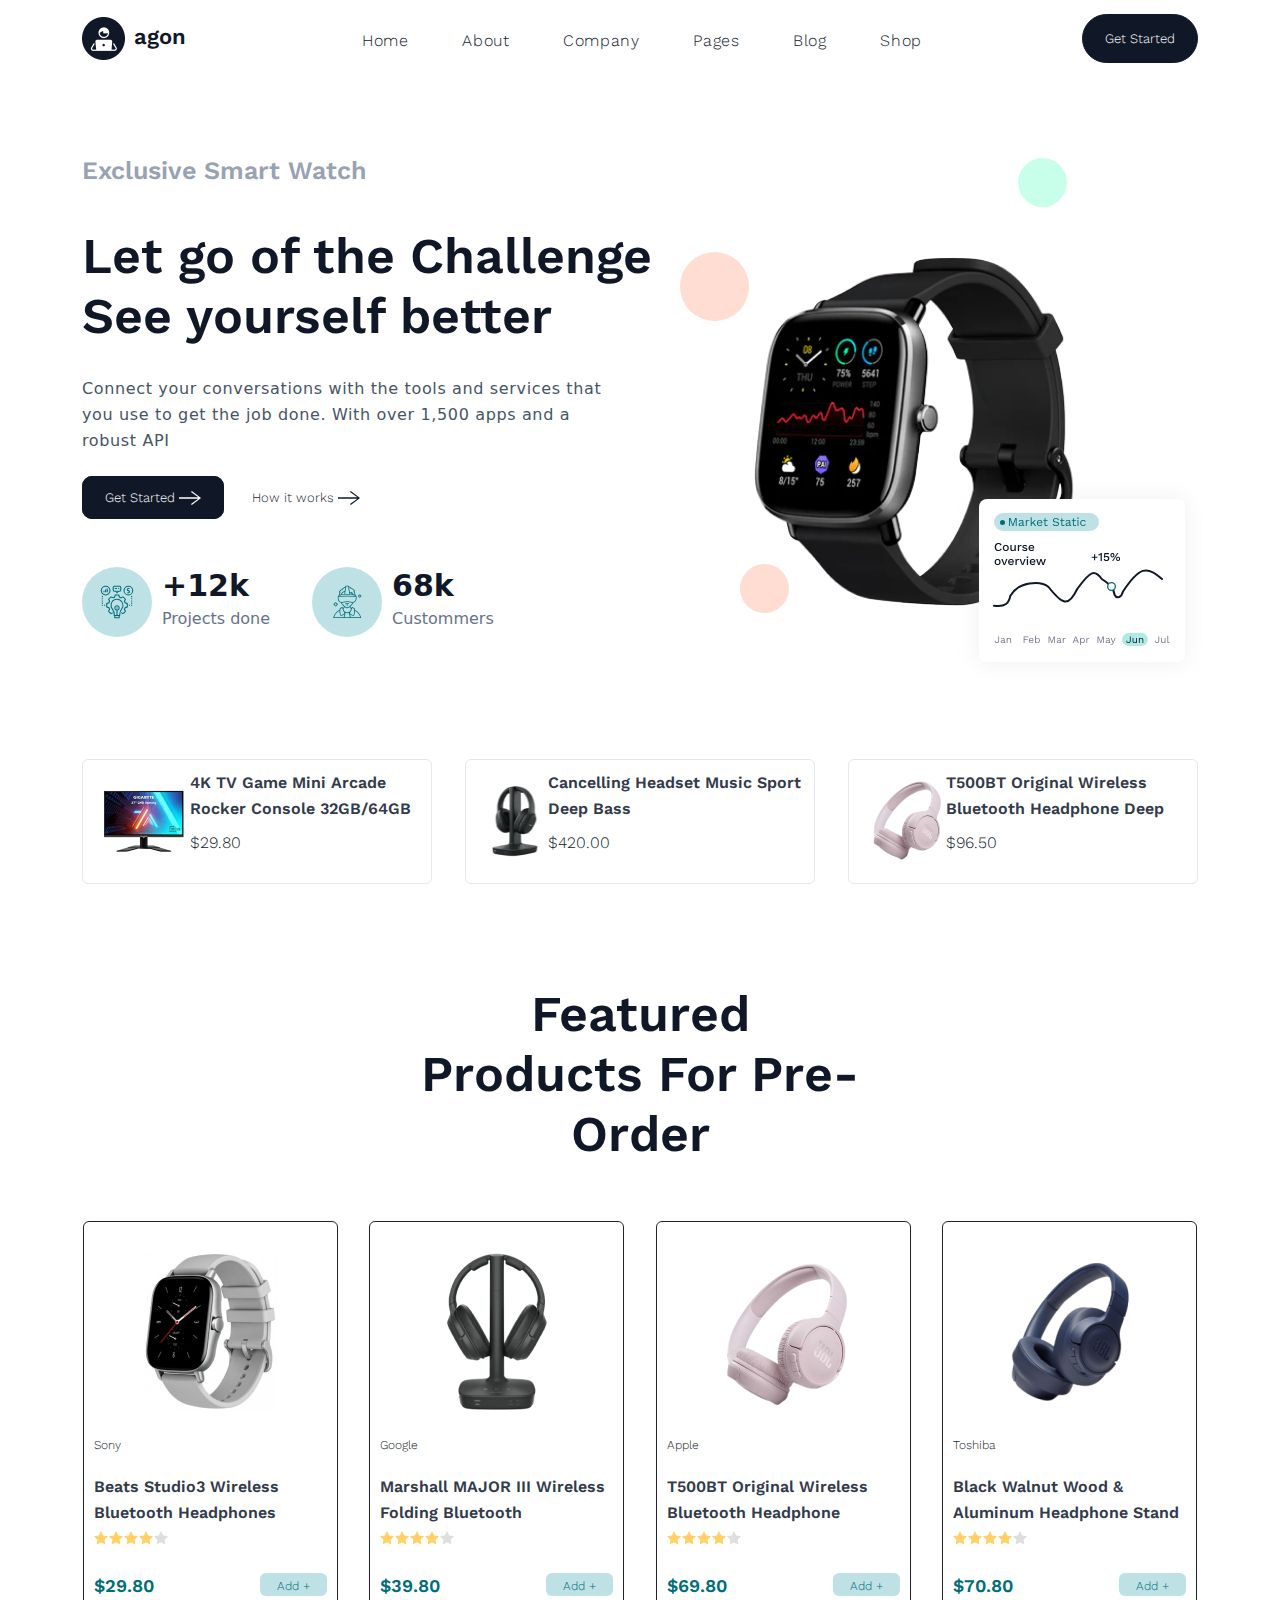
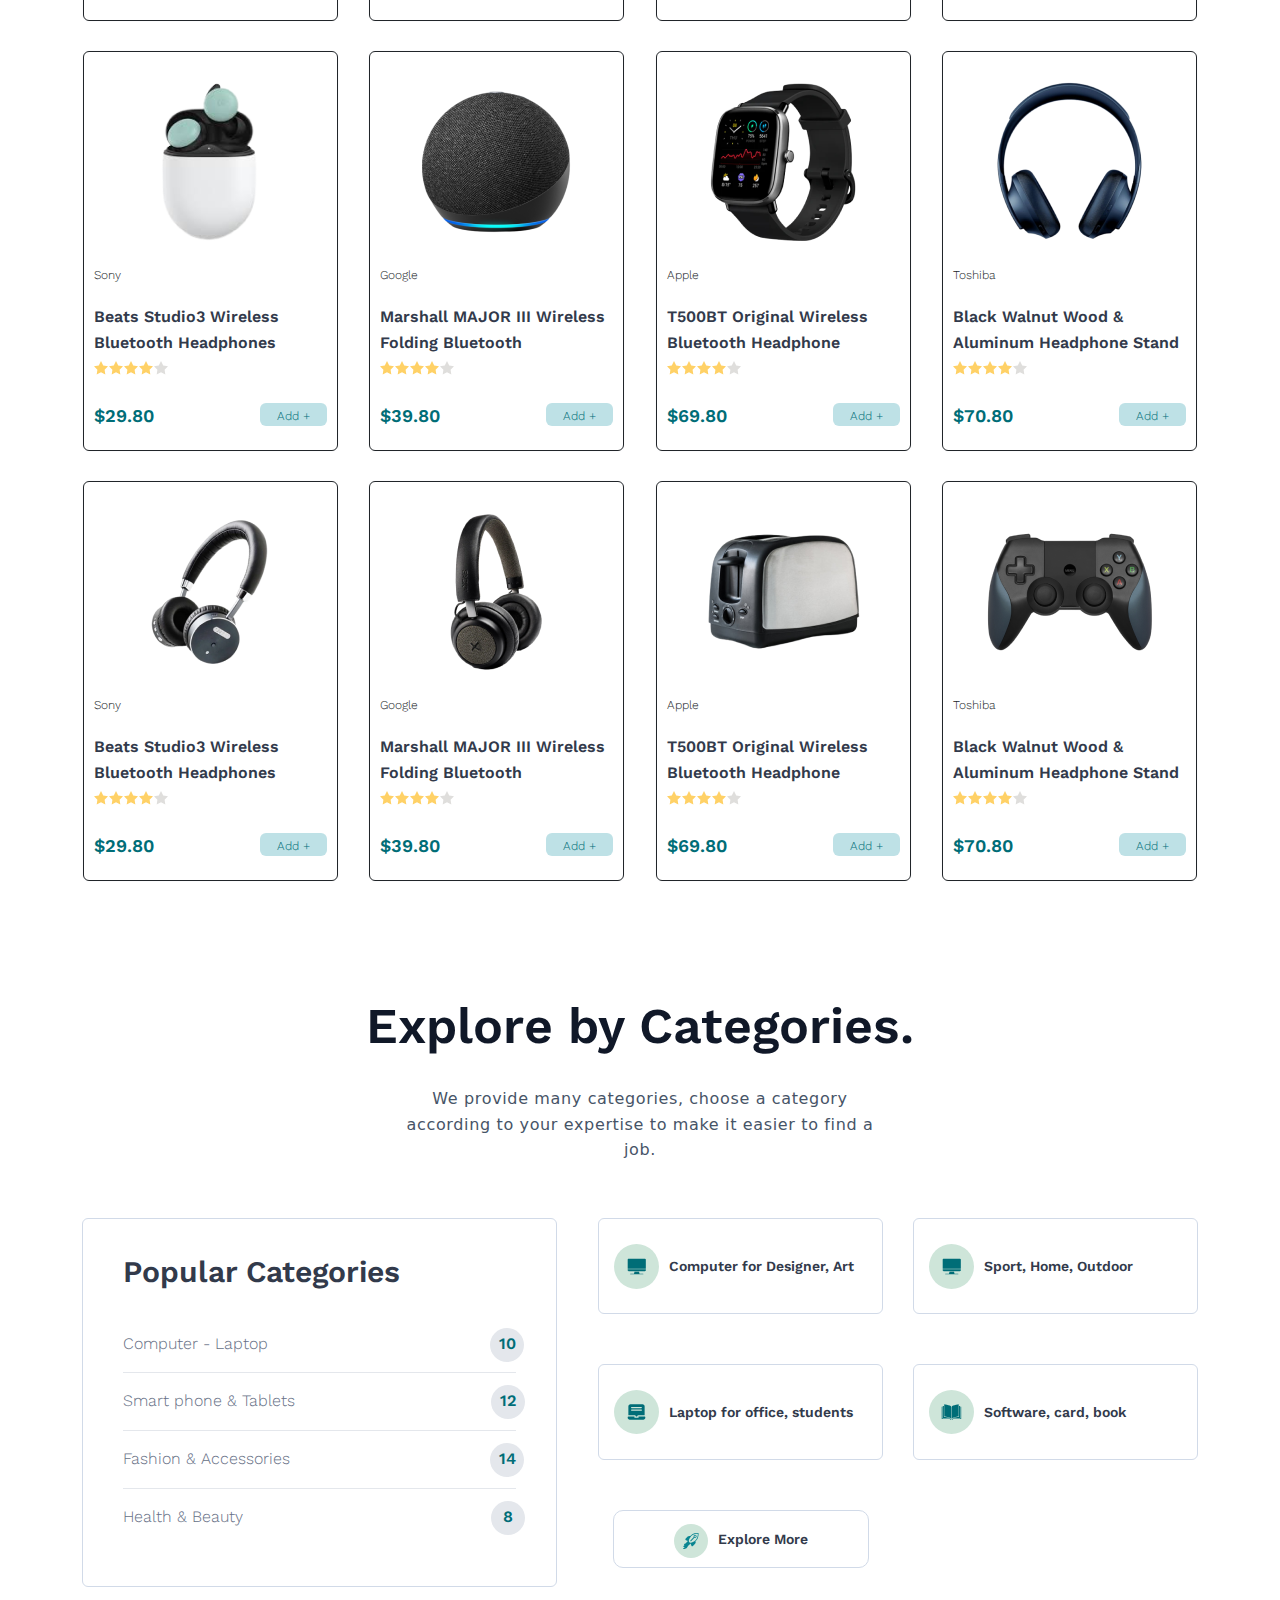
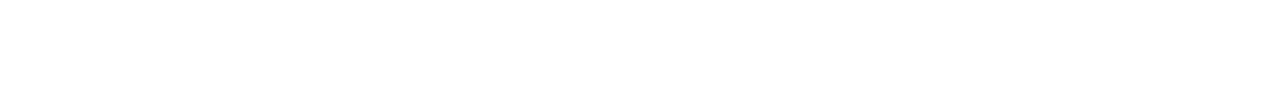
==== index.html @ c75adb8f "save_8" ====
<!DOCTYPE html>
<html lang="en">

<head>
    <meta charset="UTF-8">
    <meta name="viewport" content="width=device-width, initial-scale=1.0">
    <title>Shop</title>
    <link rel="stylesheet" href="styles/style.css">
    <link rel="stylesheet" href="styles/bootstrap.css">
</head>

<body>
    <div class="wrapper">
        <header class="header">
            <nav class="navbar">
                <div class="container">
                    <a href="#" class="logo navbar__logo"><img src="images/logo.png" alt=""><span>agon</span></a>
                    <ul class="list navbar__list navbar__list--add-space-between">
                        <li class="navbar__item"><a href="#" class="navbar__link">Home</a></li>
                        <li class="navbar__item"><a href="#" class="navbar__link">About</a></li>
                        <li class="navbar__item"><a href="#" class="navbar__link">Company</a></li>
                        <li class="navbar__item"><a href="#" class="navbar__link">Pages</a></li>
                        <li class="navbar__item"><a href="#" class="navbar__link">Blog</a></li>
                        <li class="navbar__item"><a href="#" class="navbar__link">Shop</a></li>
                    </ul>
                    <div class="dropdown navbar__menu-mobile">
                        <button class="btn btn-secondary dropdown-toggle navbar__menu-mobile-button" type="button"
                            data-bs-toggle="dropdown" aria-expanded="false">
                            Menu
                        </button>
                        <ul class="dropdown-menu">
                            <li><a class="dropdown-item navbar__link" href="#">Home</a></li>
                            <li><a class="dropdown-item navbar__link" href="#">About</a></li>
                            <li><a class="dropdown-item navbar__link" href="#">Company</a></li>
                            <li><a class="dropdown-item navbar__link" href="#">Pages</a></li>
                            <li><a class="dropdown-item navbar__link" href="#">Blog</a></li>
                            <li><a class="dropdown-item navbar__link" href="#">Shop</a></li>
                        </ul>
                    </div>
                    <!-- rounding - this is when the rounding increases; for example button border-radius: 10px; go to border-radius: 30px;-->
                    <button class="button navbar__button navbar__button--rounding" type="button">Get Started</button>
                </div>
            </nav>
            <div class="container">
                <div class="header__content">
                    <div class="header__content-left">
                        <p class="top-text header__top-text header__top-text--increase-size">Exclusive Smart Watch</p>
                        <h1 class="title header__title header__title--left">Let go of the Challenge See yourself better
                        </h1>
                        <!-- left - the object appears on the left side -->
                        <p class="desc header__title-desc">Connect your conversations with the tools and services that
                            you use to get the job done. With over 1,500 apps and a robust API</p>
                        <ul class="list header__list header__list--add-space-between">
                            <li><a href="#" class="button header__button">Get Started <img src="vectors/arrow-white.svg"
                                        alt=""></a></li>
                            <!-- light - the background of the object becomes white and its text black and the border may disappear -->
                            <li><a href="#" class="button header__button header__button--light">How it works <img
                                        src="vectors/arrow-black.svg" alt=""></a></li>
                        </ul>
                        <div class="header__stats d-flex">
                            <div class="header__stats-project d-flex">
                                <img src="vectors/something.svg" alt="">
                                <div class="header__project-info">
                                    <h2 class="header__project-info-num">+12k</h2>
                                    <p class="header__project-info-desc">Projects done</p>
                                </div>
                            </div>
                            <div class="header__stats-project-worker d-flex">
                                <img src="vectors/worker.svg" alt="">
                                <div class="header__project-info">
                                    <h2 class="header__project-info-num">68k</h2>
                                    <p class="header__project-info-desc">Custommers</p>
                                </div>
                            </div>
                        </div>
                    </div>
                    <div class="header__content-right">
                        <span class="header__right-circle1"></span>
                        <span class="header__right-circle2"></span>
                        <span class="header__right-circle3"></span>
                        <img src="images/title-watch.png" alt="" class="header__right-watch">
                        <img src="vectors/stats.svg" alt="" class="header__right-stats">
                    </div>
                </div>
            </div>
        </header>
        <main class="main">
            <div class="container">
                <div class="special-menu d-flex">
                    <div class="special__box d-flex">
                        <img src="images/tv.png" alt="" class="special__pic special__pic1">
                        <div class="special__info">
                            <h2 class="special__title">4K TV Game Mini Arcade Rocker Console 32GB/64GB</h2>
                            <p class="special__price">$29.80</p>
                        </div>
                    </div>
                    <div class="special__box d-flex">
                        <img src="images/headphone1.png" alt="" class="special__pic special__pic2">
                        <div class="special__info">
                            <h2 class="special__title">Cancelling Headset Music Sport Deep Bass</h2>
                            <p class="special__price">$420.00</p>
                        </div>
                    </div>
                    <div class="special__box d-flex special__box-mobile">
                        <img src="images/headphones2.png" alt="" class="special__pic special__pic3">
                        <div class="special__info">
                            <h2 class="special__title">T500BT Original Wireless Bluetooth Headphone Deep </h2>
                            <p class="special__price">$96.50</p>
                        </div>
                    </div>
                </div>
            </div>
            <h2 class="title title--custom-setting-1">Featured Products For Pre-Order</h2>
            <div class="container">
            <div class="menu d-grid">
                <div class="menu__content">
                    <div class="menu__content-img">
                        <img src="images/product1.png" alt="" class="menu__content-pic">
                    </div>
                    <div class="menu__content-info">
                        <p class="top-text menu__content-company">Sony</p>
                        <h2 class="title menu__content-title menu__content-title--redesign">Beats Studio3 Wireless Bluetooth Headphones</h2>
                        <img src="vectors/stars.svg" alt="" class="menu__content-stars">
                        <div class="menu__price-and-button d-flex">
                            <p class="menu__content-price">$29.80</p>
                            <!-- redesign - changing several parameters at once -->
                            <!-- without-resizing - when @media is used to make an object smaller and this is not needed or any other changes -->
                            <button class="button menu__content--redesign menu__content--without-changes" type="button">Add +</button>
                        </div>
                    </div>
                </div>
                <div class="menu__content">
                    <div class="menu__content-img">
                        <img src="images/product2.png" alt="" class="menu__content-pic">
                    </div>
                    <div class="menu__content-info">
                        <p class="top-text menu__content-company">Google</p>
                        <h2 class="title menu__content-title menu__content-title--redesign">Marshall MAJOR III Wireless Folding Bluetooth</h2>
                        <img src="vectors/stars.svg" alt="" class="menu__content-stars">
                        <div class="menu__price-and-button d-flex">
                            <p class="menu__content-price">$39.80</p>
                            <!-- redesign - changing several parameters at once -->
                            <!-- without-resizing - when @media is used to make an object smaller and this is not needed or any other changes -->
                            <button class="button menu__content--redesign menu__content--without-changes" type="button">Add +</button>
                        </div>
                    </div>
                </div>
                <div class="menu__content">
                    <div class="menu__content-img">
                        <img src="images/product3.png" alt="" class="menu__content-pic">
                    </div>
                    <div class="menu__content-info">
                        <p class="top-text menu__content-company">Apple</p>
                        <h2 class="title menu__content-title menu__content-title--redesign">T500BT Original Wireless Bluetooth Headphone</h2>
                        <img src="vectors/stars.svg" alt="" class="menu__content-stars">
                        <div class="menu__price-and-button d-flex">
                            <p class="menu__content-price">$69.80</p>
                            <!-- redesign - changing several parameters at once -->
                            <!-- without-resizing - when @media is used to make an object smaller and this is not needed or any other changes -->
                            <button class="button menu__content--redesign menu__content--without-changes" type="button">Add +</button>
                        </div>
                    </div>
                </div>
                <div class="menu__content">
                    <div class="menu__content-img">
                        <img src="images/product4.png" alt="" class="menu__content-pic">
                    </div>
                    <div class="menu__content-info">
                        <p class="top-text menu__content-company">Toshiba</p>
                        <h2 class="title menu__content-title menu__content-title--redesign">Black Walnut Wood & Aluminum Headphone Stand</h2>
                        <img src="vectors/stars.svg" alt="" class="menu__content-stars">
                        <div class="menu__price-and-button d-flex">
                            <p class="menu__content-price">$70.80</p>
                            <!-- redesign - changing several parameters at once -->
                            <!-- without-resizing - when @media is used to make an object smaller and this is not needed or any other changes -->
                            <button class="button menu__content--redesign menu__content--without-changes" type="button">Add +</button>
                        </div>
                    </div>
                </div>
                <div class="menu__content">
                    <div class="menu__content-img">
                        <img src="images/product5.png" alt="" class="menu__content-pic">
                    </div>
                    <div class="menu__content-info">
                        <p class="top-text menu__content-company">Sony</p>
                        <h2 class="title menu__content-title menu__content-title--redesign">Beats Studio3 Wireless Bluetooth Headphones</h2>
                        <img src="vectors/stars.svg" alt="" class="menu__content-stars">
                        <div class="menu__price-and-button d-flex">
                            <p class="menu__content-price">$29.80</p>
                            <!-- redesign - changing several parameters at once -->
                            <!-- without-resizing - when @media is used to make an object smaller and this is not needed or any other changes -->
                            <button class="button menu__content--redesign menu__content--without-changes" type="button">Add +</button>
                        </div>
                    </div>
                </div>
                <div class="menu__content">
                    <div class="menu__content-img">
                        <img src="images/product6.png" alt="" class="menu__content-pic">
                    </div>
                    <div class="menu__content-info">
                        <p class="top-text menu__content-company">Google</p>
                        <h2 class="title menu__content-title menu__content-title--redesign">Marshall MAJOR III Wireless Folding Bluetooth</h2>
                        <img src="vectors/stars.svg" alt="" class="menu__content-stars">
                        <div class="menu__price-and-button d-flex">
                            <p class="menu__content-price">$39.80</p>
                            <!-- redesign - changing several parameters at once -->
                            <!-- without-resizing - when @media is used to make an object smaller and this is not needed or any other changes -->
                            <button class="button menu__content--redesign menu__content--without-changes" type="button">Add +</button>
                        </div>
                    </div>
                </div>
                <div class="menu__content">
                    <div class="menu__content-img">
                        <img src="images/product7.png" alt="" class="menu__content-pic">
                    </div>
                    <div class="menu__content-info">
                        <p class="top-text menu__content-company">Apple</p>
                        <h2 class="title menu__content-title menu__content-title--redesign">T500BT Original Wireless Bluetooth Headphone</h2>
                        <img src="vectors/stars.svg" alt="" class="menu__content-stars">
                        <div class="menu__price-and-button d-flex">
                            <p class="menu__content-price">$69.80</p>
                            <!-- redesign - changing several parameters at once -->
                            <!-- without-resizing - when @media is used to make an object smaller and this is not needed or any other changes -->
                            <button class="button menu__content--redesign menu__content--without-changes" type="button">Add +</button>
                        </div>
                    </div>
                </div>
                <div class="menu__content">
                    <div class="menu__content-img">
                        <img src="images/product8.png" alt="" class="menu__content-pic">
                    </div>
                    <div class="menu__content-info">
                        <p class="top-text menu__content-company">Toshiba</p>
                        <h2 class="title menu__content-title menu__content-title--redesign">Black Walnut Wood & Aluminum Headphone Stand</h2>
                        <img src="vectors/stars.svg" alt="" class="menu__content-stars">
                        <div class="menu__price-and-button d-flex">
                            <p class="menu__content-price">$70.80</p>
                            <!-- redesign - changing several parameters at once -->
                            <!-- without-resizing - when @media is used to make an object smaller and this is not needed or any other changes -->
                            <button class="button menu__content--redesign menu__content--without-changes" type="button">Add +</button>
                        </div>
                    </div>
                </div>
                <div class="menu__content">
                    <div class="menu__content-img">
                        <img src="images/product9.png" alt="" class="menu__content-pic">
                    </div>
                    <div class="menu__content-info">
                        <p class="top-text menu__content-company">Sony</p>
                        <h2 class="title menu__content-title menu__content-title--redesign">Beats Studio3 Wireless Bluetooth Headphones</h2>
                        <img src="vectors/stars.svg" alt="" class="menu__content-stars">
                        <div class="menu__price-and-button d-flex">
                            <p class="menu__content-price">$29.80</p>
                            <!-- redesign - changing several parameters at once -->
                            <!-- without-resizing - when @media is used to make an object smaller and this is not needed or any other changes -->
                            <button class="button menu__content--redesign menu__content--without-changes" type="button">Add +</button>
                        </div>
                    </div>
                </div>
                <div class="menu__content">
                    <div class="menu__content-img">
                        <img src="images/product10.png" alt="" class="menu__content-pic">
                    </div>
                    <div class="menu__content-info">
                        <p class="top-text menu__content-company">Google</p>
                        <h2 class="title menu__content-title menu__content-title--redesign">Marshall MAJOR III Wireless Folding Bluetooth</h2>
                        <img src="vectors/stars.svg" alt="" class="menu__content-stars">
                        <div class="menu__price-and-button d-flex">
                            <p class="menu__content-price">$39.80</p>
                            <!-- redesign - changing several parameters at once -->
                            <!-- without-resizing - when @media is used to make an object smaller and this is not needed or any other changes -->
                            <button class="button menu__content--redesign menu__content--without-changes" type="button">Add +</button>
                        </div>
                    </div>
                </div>
                <div class="menu__content">
                    <div class="menu__content-img">
                        <img src="images/product11.png" alt="" class="menu__content-pic">
                    </div>
                    <div class="menu__content-info">
                        <p class="top-text menu__content-company">Apple</p>
                        <h2 class="title menu__content-title menu__content-title--redesign">T500BT Original Wireless Bluetooth Headphone</h2>
                        <img src="vectors/stars.svg" alt="" class="menu__content-stars">
                        <div class="menu__price-and-button d-flex">
                            <p class="menu__content-price">$69.80</p>
                            <!-- redesign - changing several parameters at once -->
                            <!-- without-resizing - when @media is used to make an object smaller and this is not needed or any other changes -->
                            <button class="button menu__content--redesign menu__content--without-changes" type="button">Add +</button>
                        </div>
                    </div>
                </div>
                <div class="menu__content">
                    <div class="menu__content-img">
                        <img src="images/product12.png" alt="" class="menu__content-pic">
                    </div>
                    <div class="menu__content-info">
                        <p class="top-text menu__content-company">Toshiba</p>
                        <h2 class="title menu__content-title menu__content-title--redesign">Black Walnut Wood & Aluminum Headphone Stand</h2>
                        <img src="vectors/stars.svg" alt="" class="menu__content-stars">
                        <div class="menu__price-and-button d-flex">
                            <p class="menu__content-price">$70.80</p>
                            <!-- redesign - changing several parameters at once -->
                            <!-- without-resizing - when @media is used to make an object smaller and this is not needed or any other changes -->
                            <button class="button menu__content--redesign menu__content--without-changes" type="button">Add +</button>
                        </div>
                    </div>
                </div>
            </div>
        </div>
        <h2 class="title title--custom-setting-2">Explore by Categories.</h2>
        <p class="desc desc--custom-setting-1">We provide many categories, choose a category according to your expertise to make it easier to find a job.</p>
        <div class="container">
            <div class="categories d-flex">
                <div class="categories__content-left">
                    <h2 class="categories__left-title">Popular Categories</h2>
                    <div class="categories__left-box d-flex">
                        <p class="categories__stats">Computer - Laptop</p>
                        <p class="categories__stats-num"><span class="categories__stats-num-circle"></span><span class="categories__stats-num-text">10</span></p>
                    </div>
                    <div class="categories__left-box d-flex">
                        <p class="categories__stats">Smart phone & Tablets</p>
                        <p class="categories__stats-num"><span class="categories__stats-num-circle"></span><span class="categories__stats-num-text">12</span></p>
                    </div>
                    <div class="categories__left-box d-flex">
                        <p class="categories__stats">Fashion & Accessories</p>
                        <p class="categories__stats-num"><span class="categories__stats-num-circle"></span><span class="categories__stats-num-text">14</span></p>
                    </div>
                    <!-- remover - removes one or more css properties -->
                    <div class="categories__left-box d-flex categories__left-box--remover">
                        <p class="categories__stats">Health & Beauty</p>
                        <p class="categories__stats-num"><span class="categories__stats-num-circle categories__num-circle-i-hate-last-child"></span><span class="categories__stats-num-text categories__stats-num-text-i-hate-last-child">8</span></p>
                    </div>
                </div>
                <div class="categories__content-right">
                    <div class="categories__right-box d-flex">
                        <img src="vectors/monitor.svg" alt="" class="categories__right-logo">
                        <p class="catgeories__right-text">Computer for Designer, Art</p>
                    </div>
                    <div class="categories__right-box d-flex">
                        <img src="vectors/monitor.svg" alt="" class="categories__right-logo">
                        <p class="catgeories__right-text">Sport, Home, Outdoor</p>
                    </div>
                    <div class="categories__right-box d-flex">
                        <img src="vectors/laptop.svg" alt="" class="categories__right-logo">
                        <p class="catgeories__right-text">Laptop for office, students</p>
                    </div>
                    <div class="categories__right-box d-flex">
                        <img src="vectors/book.svg" alt="" class="categories__right-logo">
                        <p class="catgeories__right-text">Software, card, book</p>
                    </div>
                    <button class="button categories__right-button categories__right-button--redesign"><img src="vectors/rocket.svg" alt=""><span>Explore More</span></button>
                </div>
            </div>
        </div>
        </main>
    </div>
    <script src="scripts/bootstrap.js"></script>
</body>
</html>
---- styles/style.css ----
@import url(../fonts/fonts.css);

:root {
    --font-family: "WorkSans";
    --second-family: "Merriweather";
    --color-rich-greenish-blue: #006d77;
    --color-black: #101828;
    --color-white: #fff;
    --color-grey: #98a2b3;
    --color-grey-desc: #475467;
    --color-apricot: #FFDDD2;
    --color-text: #323a4b;
    --color-border: #d1dae8;
    --color-Very-very-pale-blue: #E4E7EC;
}

* {
    margin: 0;
    padding: 0;
    box-sizing: border-box;
    /* border: 3px solid green; */
}

ul {
    list-style: none;
}

/* header */

.button {
    font-family: var(--font-family);
    font-weight: 500;
    font-size: 13px;
    line-height: 162%;
    text-align: center;
    color: var(--color-white);
    padding: 13px 22px;
    border-radius: 10px;
    background-color: var(--color-black);
    border: 1px solid var(--color-black);
    text-decoration: none;
}

.navbar__button--rounding {
    border-radius: 47px;
}

.list {
    display: flex;
    align-items: center;
}

.navbar__list {
    width: 45vw;
    transition: 300ms;
    margin-top: 20px;
    padding-left: 1rem;
}

.navbar__menu-mobile {
    display: none;
}

.navbar__link {
    text-decoration: none;
    font-family: var(--font-family);
    font-weight: 500;
    font-size: 16px;
    line-height: 162%;
    letter-spacing: 0.04em;
    color: var(--color-black);
}

.logo {
    font-family: var(--font-family);
    font-weight: 600;
    font-size: 22px;
    line-height: 118%;
    color: var(--color-black);
    text-decoration: none;
    transition: 300ms;
}

.logo span {
    margin-left: 9px;
}

.navbar__menu-mobile-button {
    background-color: var(--color-black) !important;
    font-family: var(--font-family) !important;
    font-weight: 500;
}

.header__list {
    width: 300px;
    padding-left: 0;
    font-family: var(--font-family);
    font-weight: 500;
    font-size: 16px;
    line-height: 162%;
    text-align: center;
}

.navbar__list--add-space-between,
.header__list--add-space-between {
    justify-content: space-between;
}

.header__button--light {
    border: none;
    color: var(--color-black);
    background-color: var(--color-white);
}

.top-text {
    font-family: var(--font-family);
    font-weight: 400;
    font-size: 12px;
    line-height: 217%;
}

.header__top-text--increase-size {
    font-weight: 600;
    font-size: 25px;
    line-height: 104%;
}

.header__top-text {
    color: var(--color-grey);
    margin-bottom: 42px;
}

.title {
    font-family: var(--font-family);
    font-weight: 600;
    font-size: 50px;
    line-height: 120%;
    text-align: center;
    color: var(--color-black);
    margin: auto;
}

.header__title--left {
    text-align: left;
}

.header__title {
    width: 571px;
}

.desc {
    font-weight: 400;
    font-size: 16px;
    line-height: 162%;
    letter-spacing: 0.04em;
    color: var(--color-grey-desc);
}

.header__title-desc {
    width: 521px;
    margin-top: 30px;
    margin-bottom: 30px;
}

.header__content {
    margin-top: 80px;
    display: flex;
}

.header__project-info-num {
    font-weight: 600;
    font-size: 30px;
    line-height: 87%;
    color: var(--color-black);
}

.header__project-info-desc {
    font-weight: 500;
    font-size: 16px;
    color: #66728b;
    margin-bottom: 0;
}

.header__project-info {
    display: flex;
    justify-content: center;
    flex-direction: column;
    margin-left: 10px;
}

.header__stats-project-worker {
    margin-left: 42px;
}

.header__stats {
    margin-top: 57px;
}

.header__content-right {
    width: 100%;
    position: relative;
}

.header__right-watch {
    position: absolute;
    right: 22%;
    bottom: 6%;
}

.header__right-stats {
    position: absolute;
    right: -1.7%;
    bottom: -10%;
}

.header__right-circle1,
.header__right-circle2,
.header__right-circle3 {
    position: absolute;
    display: grid;
    border-radius: 50%;
}

.header__right-circle1,
.header__right-circle3 {
    width: 49px;
    height: 49px;
}

.header__right-circle2 {
    width: 69px;
    height: 69px;
}

.header__right-circle1,
.header__right-circle2 {
    background-color: var(--color-apricot);
}

.header__right-circle3 {
    background-color: #beffe6d9;
    right: 24%;
}

.header__right-circle2 {
    bottom: 66%;
    left: 5%;
}

.header__right-circle1 {
    bottom: 5%;
    right: 75%;
}

.main {
    margin-top: 122px;
}

.special-menu {
    justify-content: space-between;
}

.special__box {
    align-items: center;
    border: 1px solid var(--color-Very-very-pale-blue);
    border-radius: 6px;
    width: 350px;
    height: 125px;
}

.special__pic1 {
    width: 84px;
    height: 63px;
    margin-left: 19px;
    margin-right: 4px;
}

.special__pic2 {
    width: 59px;
    height: 78px;
    margin-left: 19px;
    margin-right: 4px;
}

.special__pic3 {
    width: 74px;
    height: 86px;
    margin-left: 19px;
    margin-right: 4px;
}

.special__title {
    font-family: var(--font-family);
    font-weight: 600;
    font-size: 16px;
    line-height: 162%;
    color: var(--color-text);
}

.special__price {
    font-family: var(--font-family);
    font-weight: 300;
    font-size: 16px;
    line-height: 162%;
    color: var(--color-black);
}

.title--custom-setting-1 {
    margin-top: 100px;
    width: 455px;
    margin-bottom: 57px;
}

.menu {
    grid-template-columns: repeat(4, 1fr);
    grid-auto-rows: 400px;
    gap: 30px;
    justify-items: center;
}

.menu__content--redesign {
    padding: 0px 13px;
    font-family: var(--font-family);
    font-weight: 500;
    font-size: 12px;
    line-height: 217%;
    text-align: center;
    color: var(--color-rich-greenish-blue);
    background-color: #BEE1E6;
    border: none;
    border-radius: 6px;
    width: 67px;
    height: 23px;
}

.menu__price-and-button {
    justify-content: space-between;
    margin-top: 23px;
    margin-bottom: 29px;
}

.menu__content {
    width: 255px;
    border: 1px solid;
    border-radius: 6px;
    box-shadow: 0 0 1px 1px rgba(228, 231, 236, 0.15);
    padding: 10px;
}

.menu__content-price {
    font-family: var(--font-family);
    font-weight: 600;
    font-size: 18px;
    line-height: 144%;
    color: var(--color-rich-greenish-blue);
}

.menu__content-img {
    min-height: 200px;
    display: flex;
    justify-content: center;
    align-items: center;
    position: relative;
}

.menu__content-title--redesign {
    font-family: var(--font-family);
    font-weight: 600;
    font-size: 16px;
    line-height: 162%;
    color: var(--color-text);
    text-align: start;
}

.title--custom-setting-2 {
    margin-top: 115px;
    margin-bottom: 30px;
}

.desc--custom-setting-1 {
    text-align: center;
    width: 468px;
    margin: auto;
    margin-bottom: 55px;
}

.categories__content-left {
    border: 1px solid var(--color-border);
    border-radius: 6px;
    width: 475px;
    height: 369px;
    padding: 40px;
    display: flex;
    flex-direction: column;
    justify-content: space-between;
}

.categories__left-box {
    justify-content: space-between;
    border-bottom: 1px solid var(--color-Very-very-pale-blue);
}

.categories__left-box--remover {
    border: none;
}

.categories__stats-num {
    font-family: var(--font-family);
    font-weight: 600;
    font-size: 16px;
    line-height: 162%;
    text-align: center;
    color: #006d77;
    position: relative;
}

.categories__stats-num-circle::before {
    position: absolute;
    content: '';
    width: 34px;
    height: 34px;
    border-radius: 50%;
    background-color: var(--color-Very-very-pale-blue);
    left: -9px;
    top: -3px;
}

.categories__stats-num-text {
    position: relative;
}

.categories__stats-num-circle::before:last-child {
    left: -12px;
}

.categories__num-circle-i-hate-last-child::before {
    left: -12px;
}

.categories__stats-num-text-i-hate-last-child {
    padding-right: 3px;
}

.categories__left-title {
    font-family: var(--font-family);
    font-weight: 600;
    font-size: 30px;
    line-height: 87%;
    color: var(--color-text);
    margin-bottom: 30px;
}

.categories__stats {
    font-family: var(--font-family);
    font-weight: 400;
    font-size: 16px;
    line-height: 162%;
    color: #667085;
}

.categories {
    margin-bottom: 120px;
    justify-content: space-between;
}

.categories__right-box {
    border: 1px solid var(--color-border);
    border-radius: 6px;
    width: 285px;
    height: 96px;
    padding: 15px;
    align-items: center;
}

.categories__right-logo {
    height: 70%;
}

.catgeories__right-text {
    font-family: var(--font-family);
    font-weight: 600;
    font-size: 14px;
    line-height: 186%;
    color: var(--color-text);
    margin-top: 15px;
    margin-left: 10px;
}

.categories__content-right {
    display: grid;
    grid-template-columns: repeat(2, 1fr);
    justify-items: center;
    gap: 30px;
}

.categories__right-button {
    border: 1px solid var(--color-border);
    width: 256px;
    height: 58px;
    background-color: var(--color-white);
    font-family: var(--font-family);
    font-weight: 600;
    font-size: 14px;
    line-height: 186%;
    text-align: center;
    color: var(--color-text);
}

.categories__right-button span {
    margin-left: 10px;
}








@media (hover: hover) {
    .logo:hover {
        color: var(--color-rich-greenish-blue);
    }

    .navbar__link:hover {
        color: var(--color-rich-greenish-blue);
    }
}

@media (hover: none) {
    .logo:active {
        color: var(--color-rich-greenish-blue);
    }

    .navbar__link:active {
        color: var(--color-rich-greenish-blue);
    }
}

@media (max-width:1200px) {

    .header__right-circle1,
    .header__right-circle2,
    .header__right-circle3 {
        display: none;
    }

    .special__title {
        font-size: 14px;
    }

    .menu {
        grid-template-columns: repeat(3, 1fr);
    }
}

@media (max-width:992px) {
    .header__title {
        font-size: 35px;
        width: 400px;
    }

    .header__right-watch {
        width: 69%;
        bottom: 50%;
        right: 10%;
    }

    .header__right-stats {
        bottom: -6%;
    }

    .header__title-desc {
        width: 397px;
    }

    .special__title {
        font-size: 12px;
    }

    .menu {
        grid-template-columns: repeat(2, 1fr);
    }
}

@media (max-width:768px) {
    .button {
        padding: 8px 12px;
    }

    .menu__content--without-changes {
        padding: 0;
    }

    .navbar__list {
        display: none;
    }

    .navbar__menu-mobile {
        display: grid;
    }

    .header__right-stats {
        bottom: 4%;
        width: 160%;
        right: -22%;
    }

    .header__title-desc {
        font-size: 14px;
        width: 300px;
    }

    .header__right-watch {
        width: 100%;
        bottom: 44%;
        right: 30%;
    }

    .special-menu {
        flex-wrap: wrap;
    }

    .special__box {
        width: 250px;
    }

    .special__box-mobile {
        margin: 15px auto auto auto;
    }

    .special__title {
        font-style: 13px;
    }

    .menu {
        gap: 15px;
    }

    .title--custom-setting-1 {
        width: 330px;
        font-size: 30px;
    }
}

@media (max-width:576px) {

    .header__right-watch,
    .header__right-stats {
        display: none;
    }

    .special-menu {
        justify-content: space-around;
    }

    .menu {
        grid-template-columns: repeat(1, 1fr);
    }
}

@media (max-width:524px) {
    .special__box-mobile {
        margin: 0;
    }

    .special__box {
        margin-top: 10px;
    }
}
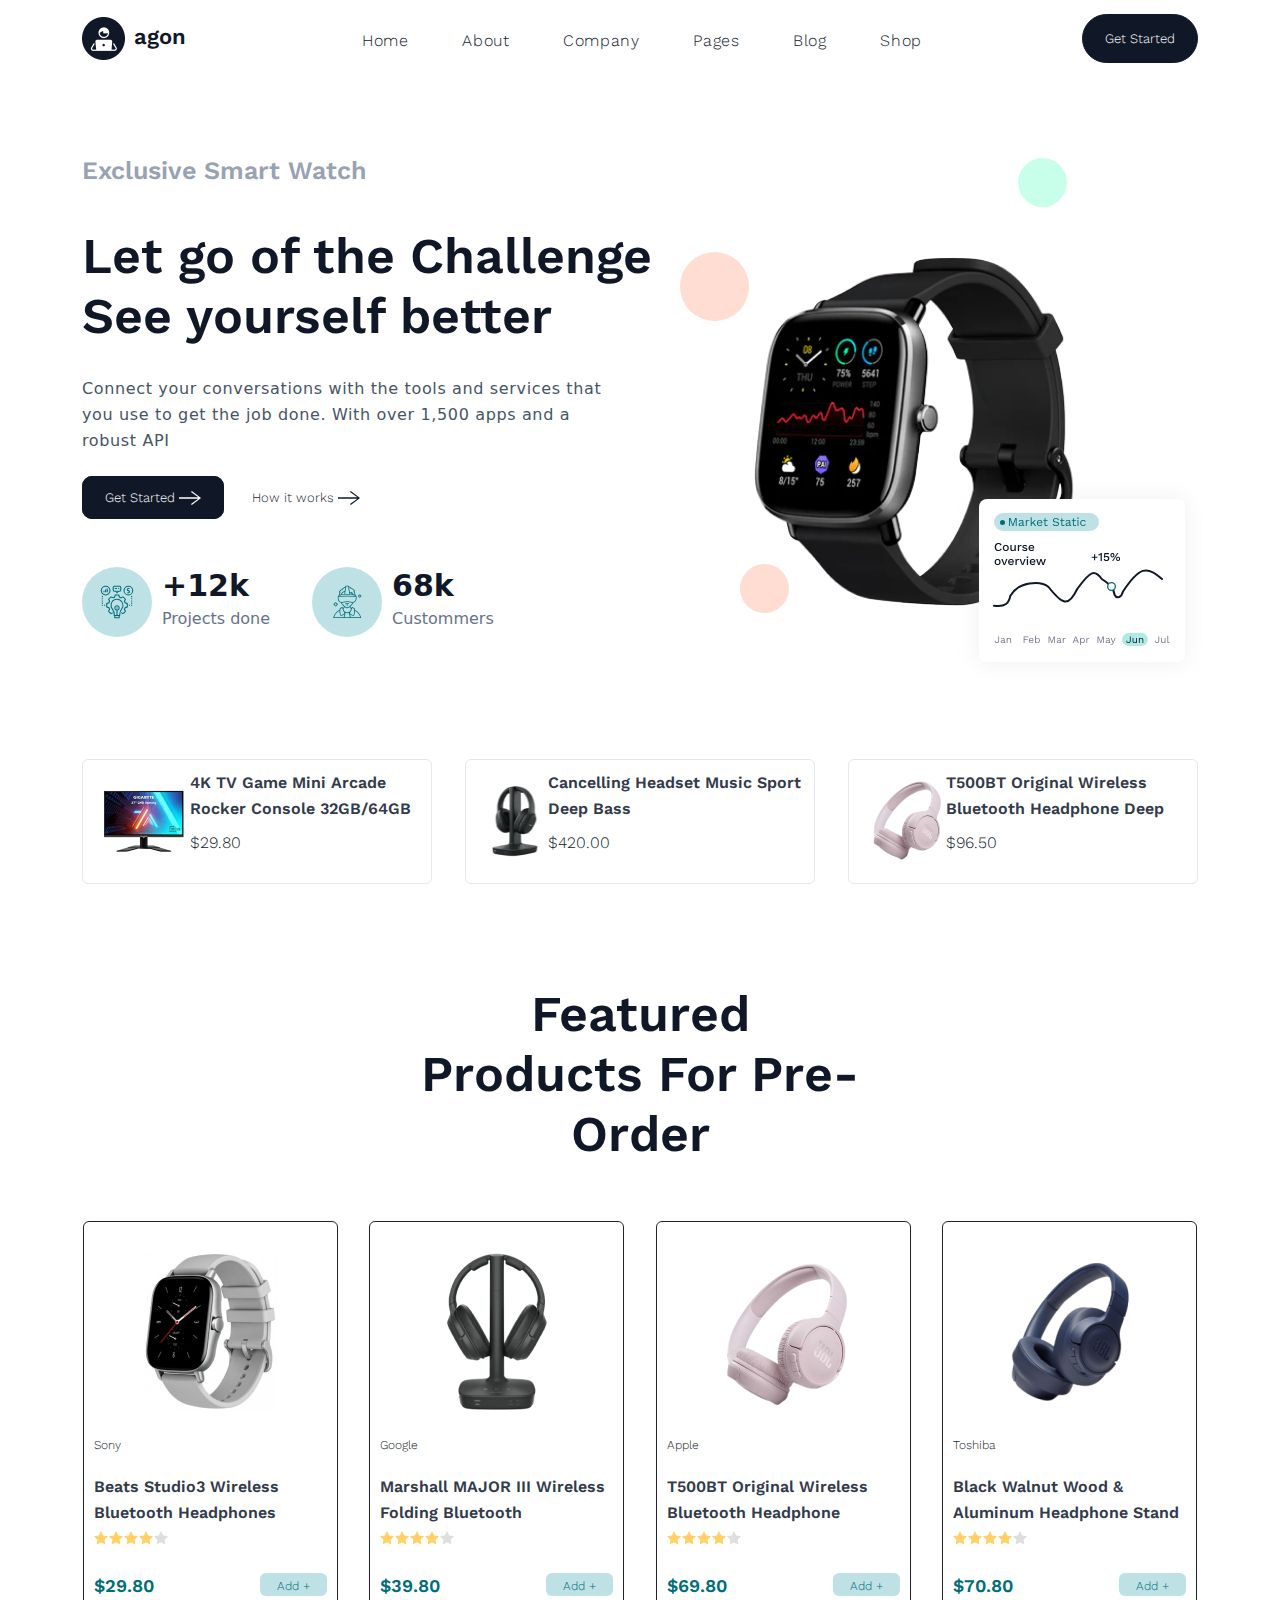
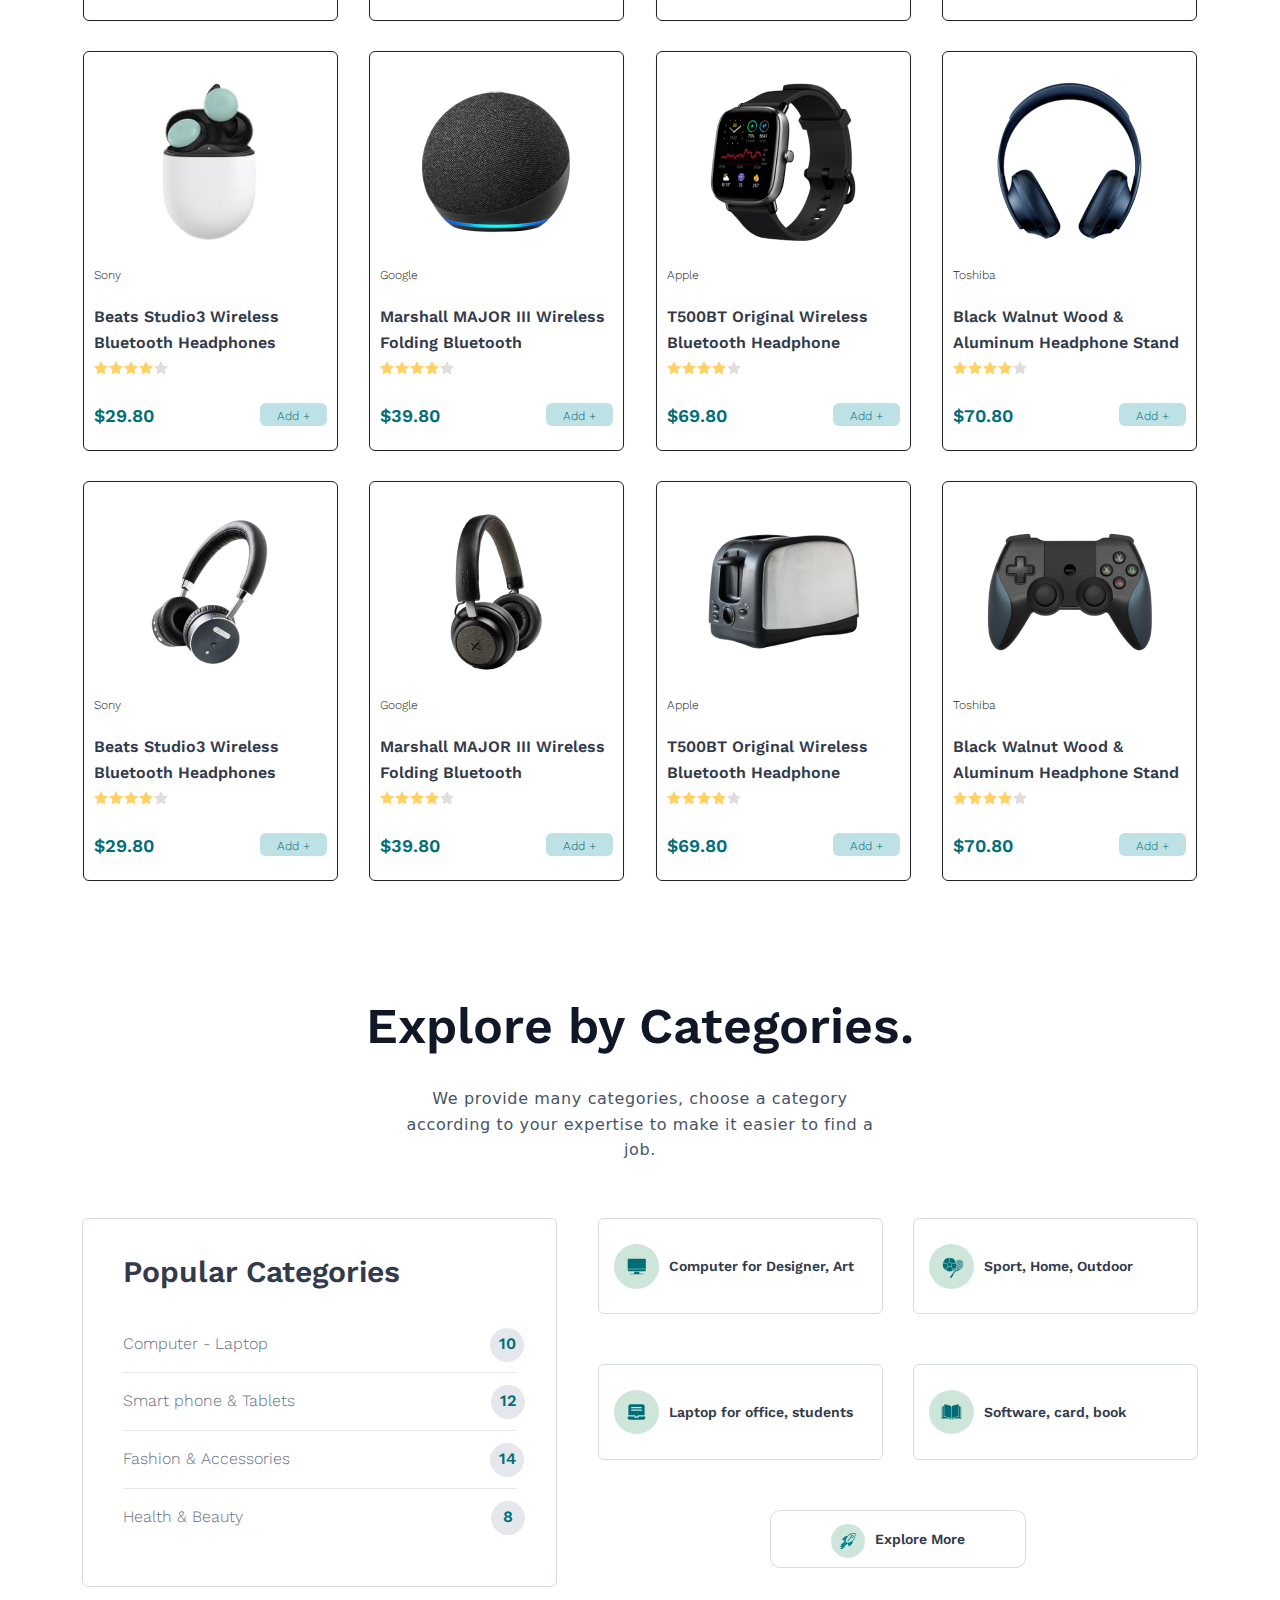
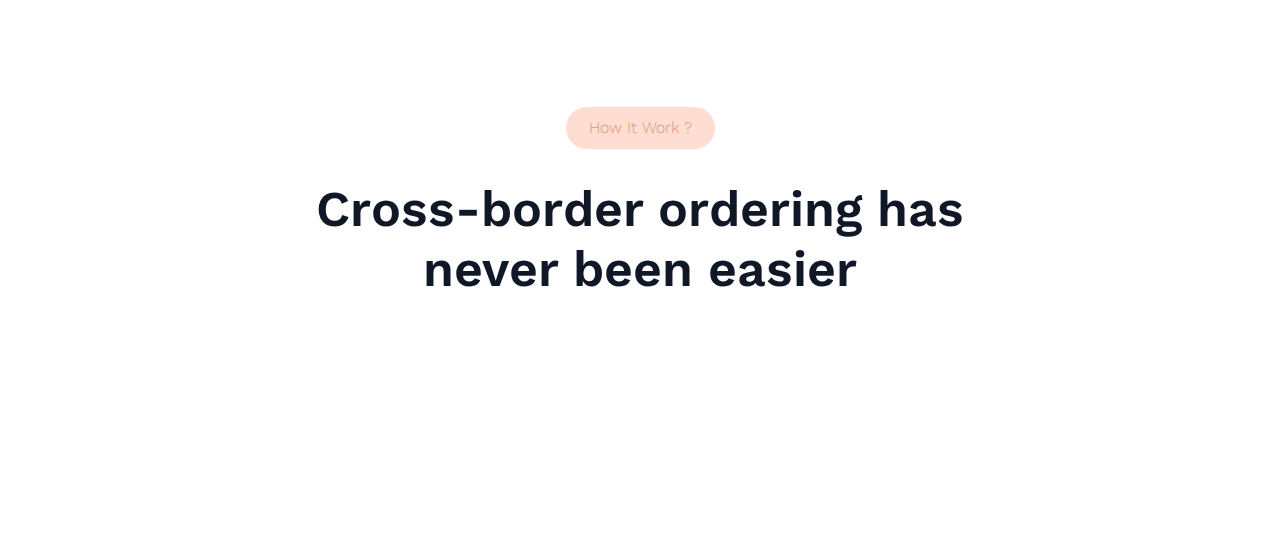
==== commit e12fcc93: "save_10" ====
--- a/index.html
+++ b/index.html
@@ -337,7 +337,7 @@
                         <p class="catgeories__right-text">Computer for Designer, Art</p>
                     </div>
                     <div class="categories__right-box d-flex">
-                        <img src="vectors/monitor.svg" alt="" class="categories__right-logo">
+                        <img src="vectors/sport.svg" alt="" class="categories__right-logo">
                         <p class="catgeories__right-text">Sport, Home, Outdoor</p>
                     </div>
                     <div class="categories__right-box d-flex">
@@ -349,6 +349,40 @@
                         <p class="catgeories__right-text">Software, card, book</p>
                     </div>
                     <button class="button categories__right-button categories__right-button--redesign"><img src="vectors/rocket.svg" alt=""><span>Explore More</span></button>
+                </div>
+            </div>
+        </div>
+        <div class="button__title">
+            <!-- redesign - changing several parameters at once  -->
+            <button class="button button__title--redesign">How It Work ?</button>
+            <h2 class="title button__title-title">Cross-border ordering has never been easier</h2>
+        </div>
+        <div class="container">
+            <div class="tutorial">
+                <div class="tutorial__content">
+                    <img src="" alt="" class="tutorial__logo">
+                    <h2 class="title tutorial__title"></h2>
+                    <p class="desc tutorial__desc"></p>
+                </div>
+                <div class="tutorial__content">
+                    <img src="" alt="" class="tutorial__logo">
+                    <h2 class="title tutorial__title"></h2>
+                    <p class="desc tutorial__desc"></p>
+                </div>
+                <div class="tutorial__content">
+                    <img src="" alt="" class="tutorial__logo">
+                    <h2 class="title tutorial__title"></h2>
+                    <p class="desc tutorial__desc"></p>
+                </div>
+                <div class="tutorial__content">
+                    <img src="" alt="" class="tutorial__logo">
+                    <h2 class="title tutorial__title"></h2>
+                    <p class="desc tutorial__desc"></p>
+                </div>
+                <div class="tutorial__content">
+                    <img src="" alt="" class="tutorial__logo">
+                    <h2 class="title tutorial__title"></h2>
+                    <p class="desc tutorial__desc"></p>
                 </div>
             </div>
         </div>
--- a/styles/style.css
+++ b/styles/style.css
@@ -393,6 +393,7 @@
     display: flex;
     flex-direction: column;
     justify-content: space-between;
+    align-self: center;
 }
 
 .categories__left-box {
@@ -504,10 +505,37 @@
     line-height: 186%;
     text-align: center;
     color: var(--color-text);
+    grid-column: 1 / 3;
 }
 
 .categories__right-button span {
     margin-left: 10px;
+}
+
+.button__title--redesign {
+    font-family: var(--font-family);
+    font-weight: 400;
+    font-size: 16px;
+    line-height: 162%;
+    text-align: center;
+    color: #e29578;
+    padding: 8px 23px;
+    background-color: #FFDDD2;
+    border-radius: 48px;
+    border: none;
+}
+
+.button__title{
+    display: flex;
+    align-items: center;
+    flex-direction: column;
+    width: 100%;
+}
+
+.button__title-title{
+    width: 648px;
+    margin-top: 30px;
+    margin-bottom: 60px;
 }
 
 
@@ -552,6 +580,15 @@
     .menu {
         grid-template-columns: repeat(3, 1fr);
     }
+
+    .categories__content-left {
+        padding: 25px;
+        margin-right: 30px;
+    }
+
+    .categories__left-title {
+        font-size: 27px;
+    }
 }
 
 @media (max-width:992px) {
@@ -581,6 +618,19 @@
     .menu {
         grid-template-columns: repeat(2, 1fr);
     }
+
+    .categories {
+        flex-direction: column;
+        align-items: center;
+    }
+
+    .categories__content-left {
+        margin-bottom: 30px;
+    }
+
+    .categories__content-left {
+        margin-right: 0;
+    }
 }
 
 @media (max-width:768px) {
@@ -645,8 +695,7 @@
 
 @media (max-width:576px) {
 
-    .header__right-watch,
-    .header__right-stats {
+    .header__content-right {
         display: none;
     }
 
@@ -656,6 +705,29 @@
 
     .menu {
         grid-template-columns: repeat(1, 1fr);
+    }
+
+    .header__content-left {
+        margin-top: 30px;
+        display: flex;
+        flex-direction: column;
+        align-items: center;
+    }
+
+    .header__content {
+        display: unset;
+    }
+
+    .categories__content-right {
+        grid-template-columns: repeat(1, 1fr);
+    }
+
+    .categories__right-button {
+        grid-column: 1 / 1;
+    }
+
+    .categories__content-left {
+        width: 380px;
     }
 }
 
@@ -667,4 +739,28 @@
     .special__box {
         margin-top: 10px;
     }
+
+    .desc--custom-setting-1 {
+        width: auto;
+    }
+
+    .header__stats {
+        flex-direction: column;
+        align-items: center;
+        width: 100%;
+    }
+
+    .header__stats-project-worker {
+        margin-left: 0;
+        margin-top: 30px;
+    }
+
+    .header__title {
+        font-size: 25px;
+        width: 286px;
+    }
+
+    .categories__content-left {
+        width: 340px;
+    }
 }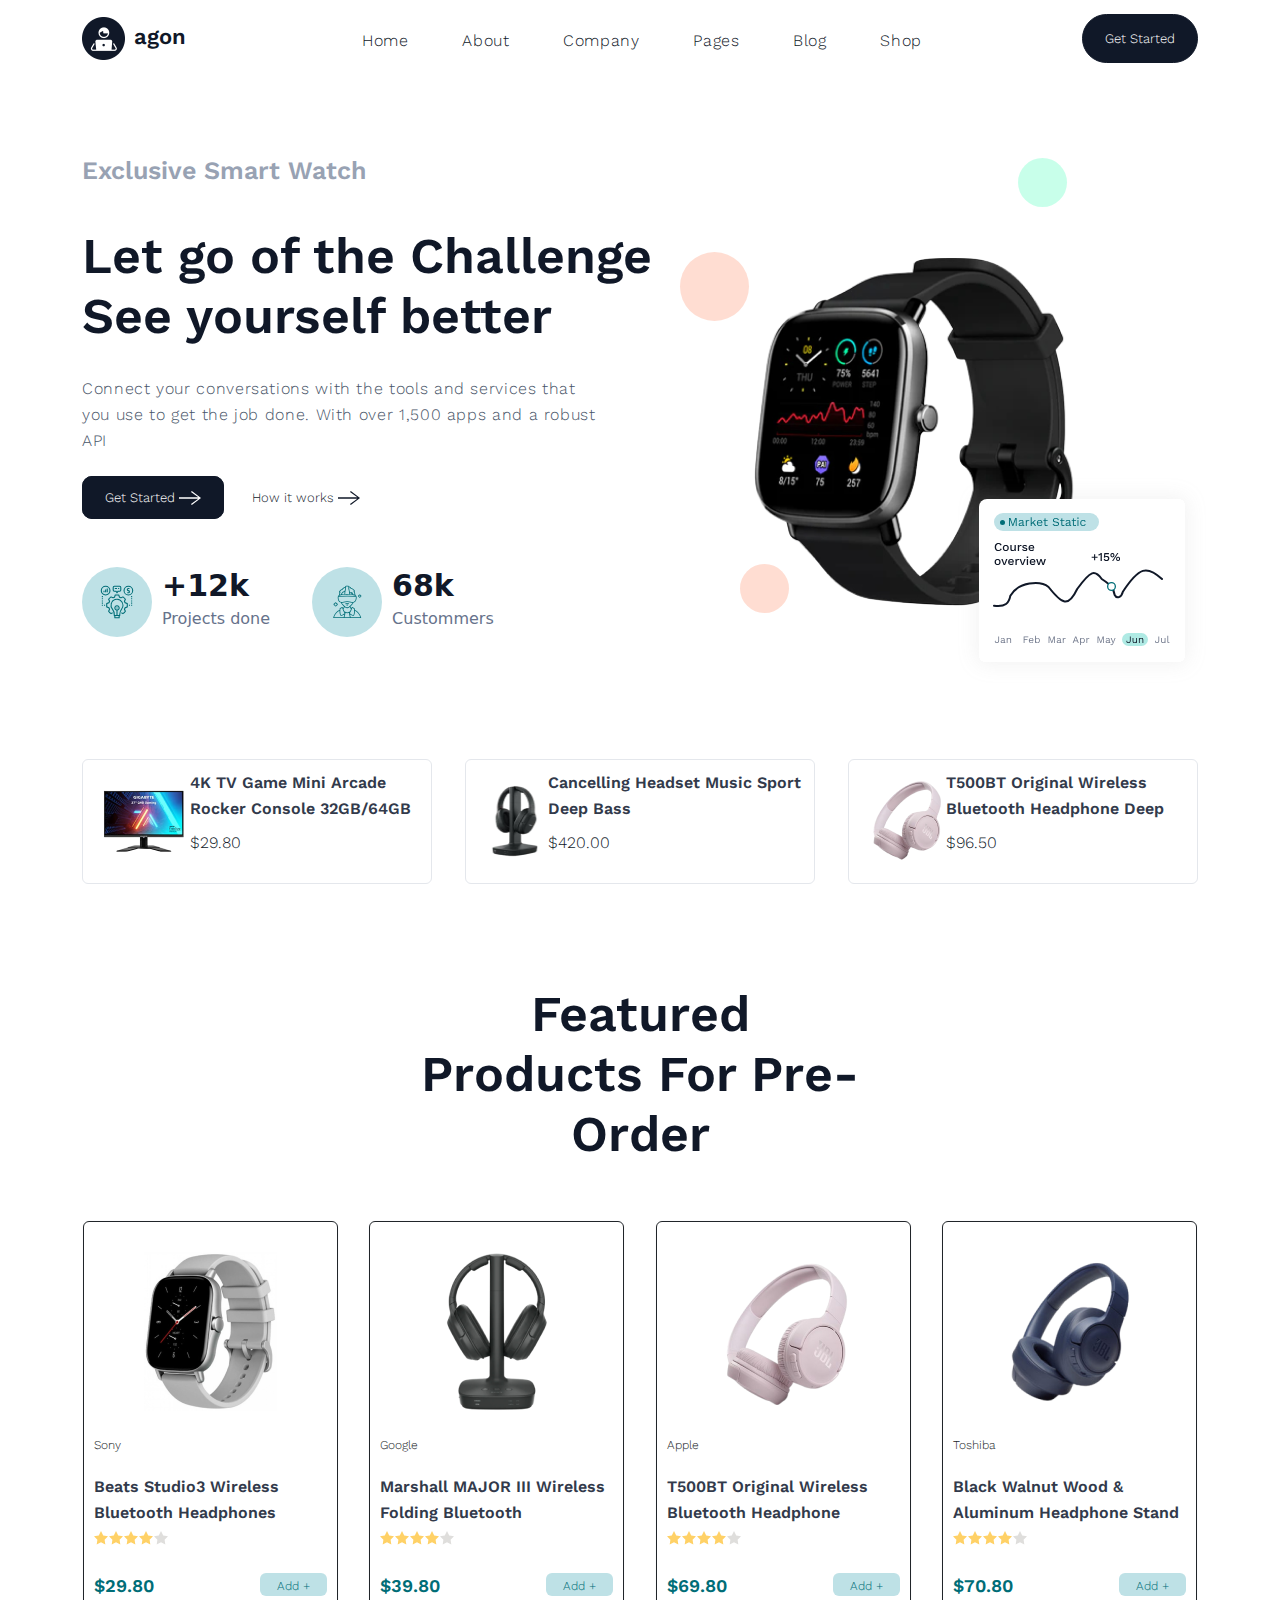
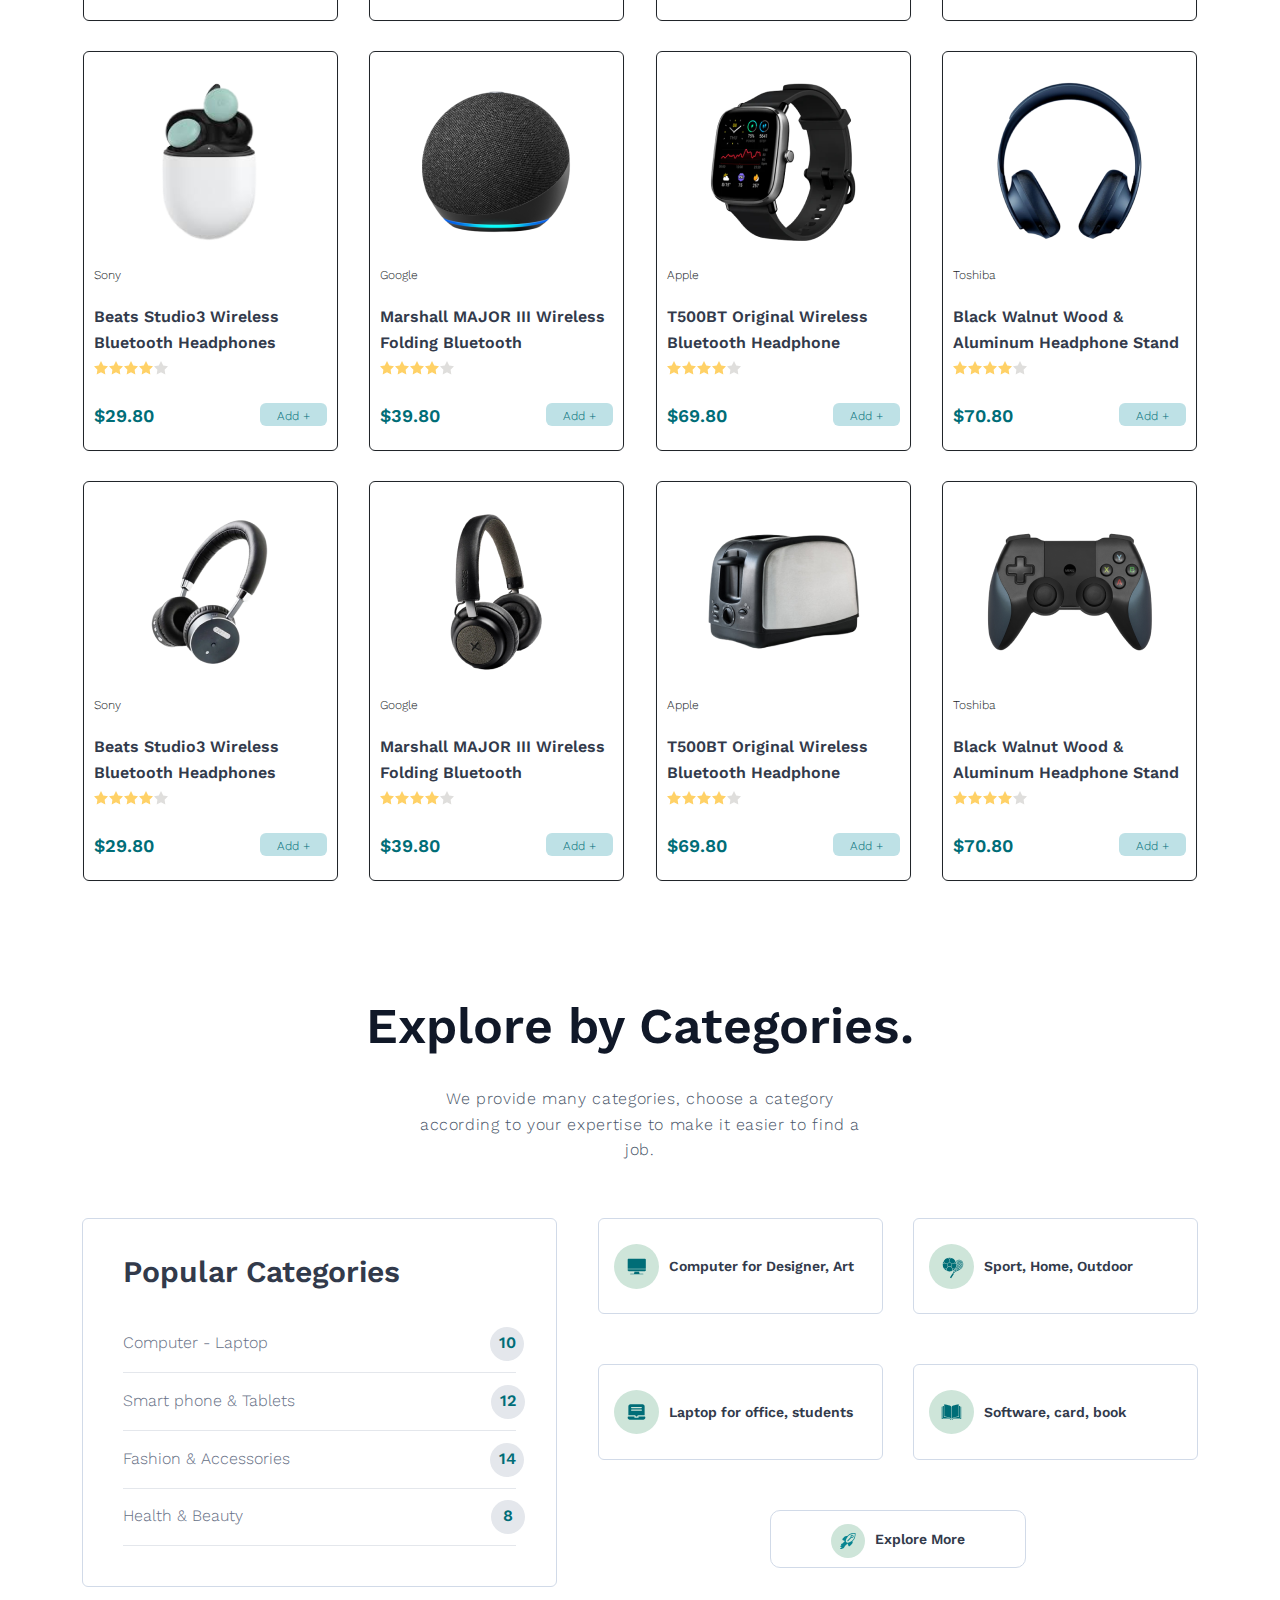
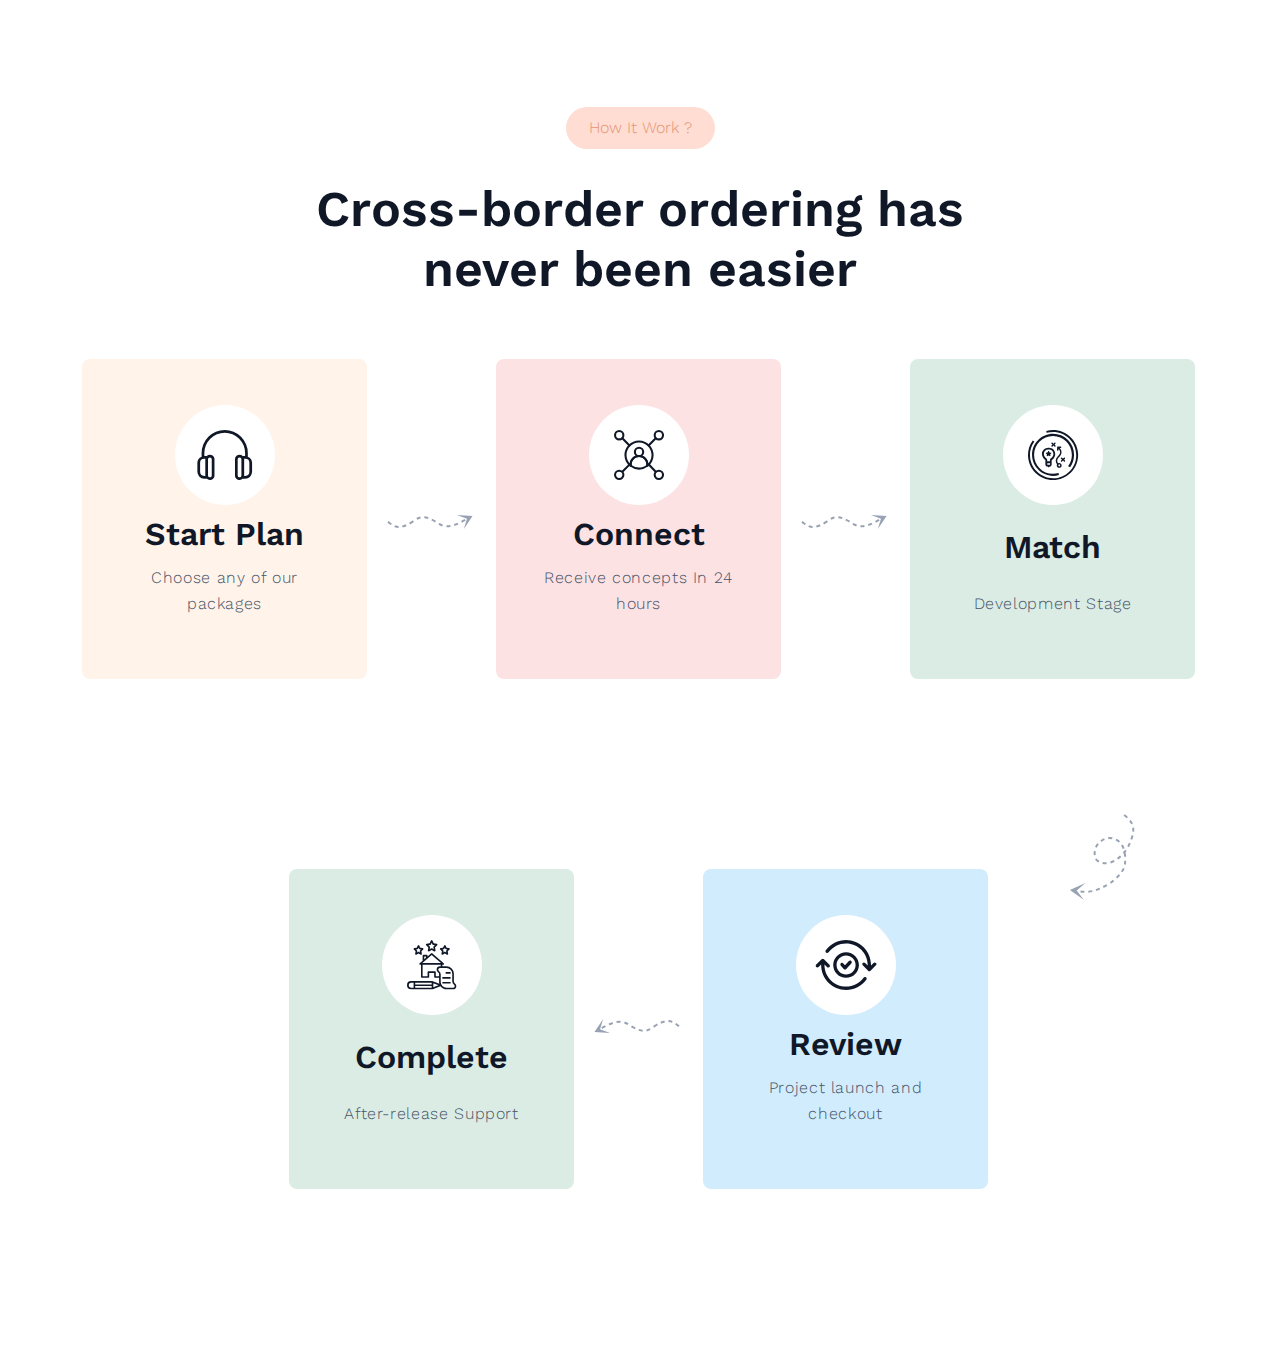
==== commit f502103d: "save_11" ====
--- a/index.html
+++ b/index.html
@@ -325,8 +325,8 @@
                         <p class="categories__stats">Fashion & Accessories</p>
                         <p class="categories__stats-num"><span class="categories__stats-num-circle"></span><span class="categories__stats-num-text">14</span></p>
                     </div>
-                    <!-- remover - removes one or more css properties -->
-                    <div class="categories__left-box d-flex categories__left-box--remover">
+                    <!-- redesign - changing several parameters at once  -->
+                    <div class="categories__left-box d-flex categories__left-box--redesign">
                         <p class="categories__stats">Health & Beauty</p>
                         <p class="categories__stats-num"><span class="categories__stats-num-circle categories__num-circle-i-hate-last-child"></span><span class="categories__stats-num-text categories__stats-num-text-i-hate-last-child">8</span></p>
                     </div>
@@ -353,36 +353,50 @@
             </div>
         </div>
         <div class="button__title">
-            <!-- redesign - changing several parameters at once  -->
+            <!-- redesign - changing several parameters at once -->
             <button class="button button__title--redesign">How It Work ?</button>
             <h2 class="title button__title-title">Cross-border ordering has never been easier</h2>
         </div>
         <div class="container">
-            <div class="tutorial">
-                <div class="tutorial__content">
-                    <img src="" alt="" class="tutorial__logo">
-                    <h2 class="title tutorial__title"></h2>
-                    <p class="desc tutorial__desc"></p>
-                </div>
-                <div class="tutorial__content">
-                    <img src="" alt="" class="tutorial__logo">
-                    <h2 class="title tutorial__title"></h2>
-                    <p class="desc tutorial__desc"></p>
-                </div>
-                <div class="tutorial__content">
-                    <img src="" alt="" class="tutorial__logo">
-                    <h2 class="title tutorial__title"></h2>
-                    <p class="desc tutorial__desc"></p>
-                </div>
-                <div class="tutorial__content">
-                    <img src="" alt="" class="tutorial__logo">
-                    <h2 class="title tutorial__title"></h2>
-                    <p class="desc tutorial__desc"></p>
-                </div>
-                <div class="tutorial__content">
-                    <img src="" alt="" class="tutorial__logo">
-                    <h2 class="title tutorial__title"></h2>
-                    <p class="desc tutorial__desc"></p>
+            <div class="tutorial d-grid">
+                <div class="tutorial__content tutorial__content-box-1">
+                    <img src="vectors/tutorial1.svg" alt="" class="tutorial__logo">
+                    <!-- redesign - changing several parameters at once -->
+                    <h2 class="title tutorial__title tutorial__title--redesign">Start Plan</h2>
+                    <!-- to-center - when one object needs to be moved to the center -->
+                    <p class="desc tutorial__desc tutorial__desc--to-center">Choose any of our packages</p>
+                </div>
+                <img src="vectors/arrow__face-right.svg" alt="" class="tutorial__arrow1">
+                <div class="tutorial__content tutorial__content-box-2">
+                    <img src="vectors/tutorial2.svg" alt="" class="tutorial__logo">
+                    <!-- redesign - changing several parameters at once -->
+                    <h2 class="title tutorial__title tutorial__title--redesign">Connect</h2>
+                    <!-- to-center - when one object needs to be moved to the center -->
+                    <p class="desc tutorial__desc tutorial__desc--to-center">Receive concepts In 24 hours</p>
+                </div>
+                <img src="vectors/arrow__face-right.svg" alt="" class="tutorial__arrow2">
+                <div class="tutorial__content tutorial__content-box-3">
+                    <img src="vectors/tutorial3.svg" alt="" class="tutorial__logo">
+                    <!-- redesign - changing several parameters at once -->
+                    <h2 class="title tutorial__title tutorial__title--redesign">Match</h2>
+                    <!-- to-center - when one object needs to be moved to the center -->
+                    <p class="desc tutorial__desc tutorial__desc--to-center">Development Stage</p>
+                </div>
+                <img src="vectors/arrow__face-right-and-down.svg" alt="" class="tutorial__arrow3">
+                <div class="tutorial__content tutorial__content-box-4">
+                    <img src="vectors/tutorial5.svg" alt="" class="tutorial__logo">
+                    <!-- redesign - changing several parameters at once -->
+                    <h2 class="title tutorial__title tutorial__title--redesign">Review</h2>
+                    <!-- to-center - when one object needs to be moved to the center -->
+                    <p class="desc tutorial__desc tutorial__desc--to-center">Project launch and checkout</p>
+                </div>
+                <img src="vectors/arrow__face-left.svg" alt="" class="tutorial__arrow4">
+                <div class="tutorial__content tutorial__content-box-5">
+                    <img src="vectors/tutroial4.svg" alt="" class="tutorial__logo">
+                    <!-- redesign - changing several parameters at once -->
+                    <h2 class="title tutorial__title tutorial__title--redesign">Complete</h2>
+                    <!-- to-center - when one object needs to be moved to the center -->
+                    <p class="desc tutorial__desc tutorial__desc--to-center">After-release Support</p>
                 </div>
             </div>
         </div>
--- a/styles/style.css
+++ b/styles/style.css
@@ -149,6 +149,7 @@
 }
 
 .desc {
+    font-family: var(--font-family);
     font-weight: 400;
     font-size: 16px;
     line-height: 162%;
@@ -525,19 +526,91 @@
     border: none;
 }
 
-.button__title{
+.button__title {
     display: flex;
     align-items: center;
     flex-direction: column;
     width: 100%;
 }
 
-.button__title-title{
+.button__title-title {
     width: 648px;
     margin-top: 30px;
     margin-bottom: 60px;
 }
 
+.tutorial__title--redesign {
+    font-size: 32px;
+    line-height: 81%;
+}
+
+.tutorial__content {
+    width: 285px;
+    height: 320px;
+    border-radius: 8px;
+    padding: 46px;
+    display: flex;
+    flex-direction: column;
+    align-items: center;
+    justify-content: space-between;
+    margin: auto;
+}
+
+.tutorial__desc--to-center {
+    text-align: center;
+}
+
+.tutorial__content-box-1 {
+    background-color: #fff3ea;
+}
+
+.tutorial__content-box-2 {
+    background-color: #fde2e4;
+}
+
+.tutorial__content-box-3 {
+    background-color: #dbece5;
+}
+
+.tutorial__content-box-4 {
+    background-color: #d1ecfd;
+    grid-row: 2 / 4;
+    grid-column: 3 / 6;
+}
+
+.tutorial__content-box-5 {
+    background-color: #dbece5;
+    grid-row: 2 / 4;
+    grid-column: 1 / 4;
+}
+
+.tutorial {
+    grid-auto-columns: 320px;
+    grid-template-columns: repeat(5, 1fr);
+    grid-template-rows: repeat(3, 1fr);
+    gap: 20px;
+}
+
+.tutorial__arrow1,
+.tutorial__arrow2,
+.tutorial__arrow3,
+.tutorial__arrow4 {
+    margin: auto;
+}
+
+.tutorial__arrow3 {
+    grid-row: 2 / 2;
+    grid-column: 5 / 6;
+    margin-top: 115px;
+    margin-right: 60px;
+}
+
+.tutorial__arrow4 {
+    grid-row: 2 / 4;
+    grid-column: 3 / 5;
+    margin-left: 95px;
+}
+
 
 
 
@@ -564,6 +637,13 @@
         color: var(--color-rich-greenish-blue);
     }
 }
+
+@media (max-width:1400px) {
+    .tutorial {
+        grid-template-columns: repeat(11, 1fr);
+    }
+}
+
 
 @media (max-width:1200px) {
 
@@ -589,6 +669,15 @@
     .categories__left-title {
         font-size: 27px;
     }
+
+    .tutorial__content {
+        width: 225px;
+        padding: 20px;
+    }
+
+    .tutorial__arrow4 {
+        margin-left: 68px;
+    }
 }
 
 @media (max-width:992px) {
@@ -631,6 +720,25 @@
     .categories__content-left {
         margin-right: 0;
     }
+
+    .tutorial__arrow1,
+    .tutorial__arrow2,
+    .tutorial__arrow3,
+    .tutorial__arrow4 {
+        display: none;
+    }
+
+    .tutorial {
+        grid-template-columns: repeat(3, 1fr);
+    }
+
+    .tutorial__content-box-5 {
+        grid-column: 1 / 3;
+    }
+
+    .tutorial__content-box-4 {
+        grid-column: 2 / 4;
+    }
 }
 
 @media (max-width:768px) {
@@ -688,7 +796,36 @@
     }
 
     .title--custom-setting-1 {
-        width: 330px;
+        width: unset;
+        font-size: 30px;
+    }
+
+    .tutorial {
+        grid-template-rows: unset;
+        grid-template-columns: repeat(2, 1fr);
+    }
+
+    .tutorial__content-box-4{
+        grid-column: unset;
+        grid-row: 3 / 4;
+    }
+
+    .tutorial__content-box-5{
+        grid-column: unset;
+        grid-row: 3 / 4;
+    }
+
+    .tutorial__content-box-3{
+        grid-column: 1 / 3;
+    }
+
+    .button__title-title{
+        width: unset;
+        font-size: 30px;
+    }
+
+    .title--custom-setting-2{
+        width: unset;
         font-size: 30px;
     }
 }
@@ -763,4 +900,14 @@
     .categories__content-left {
         width: 340px;
     }
+
+    .tutorial{
+        grid-template-columns: repeat(1, 1fr);
+    }
+
+    .tutorial__content{
+        grid-column: unset;
+        grid-row: unset;
+        height: 290px;
+    }
 }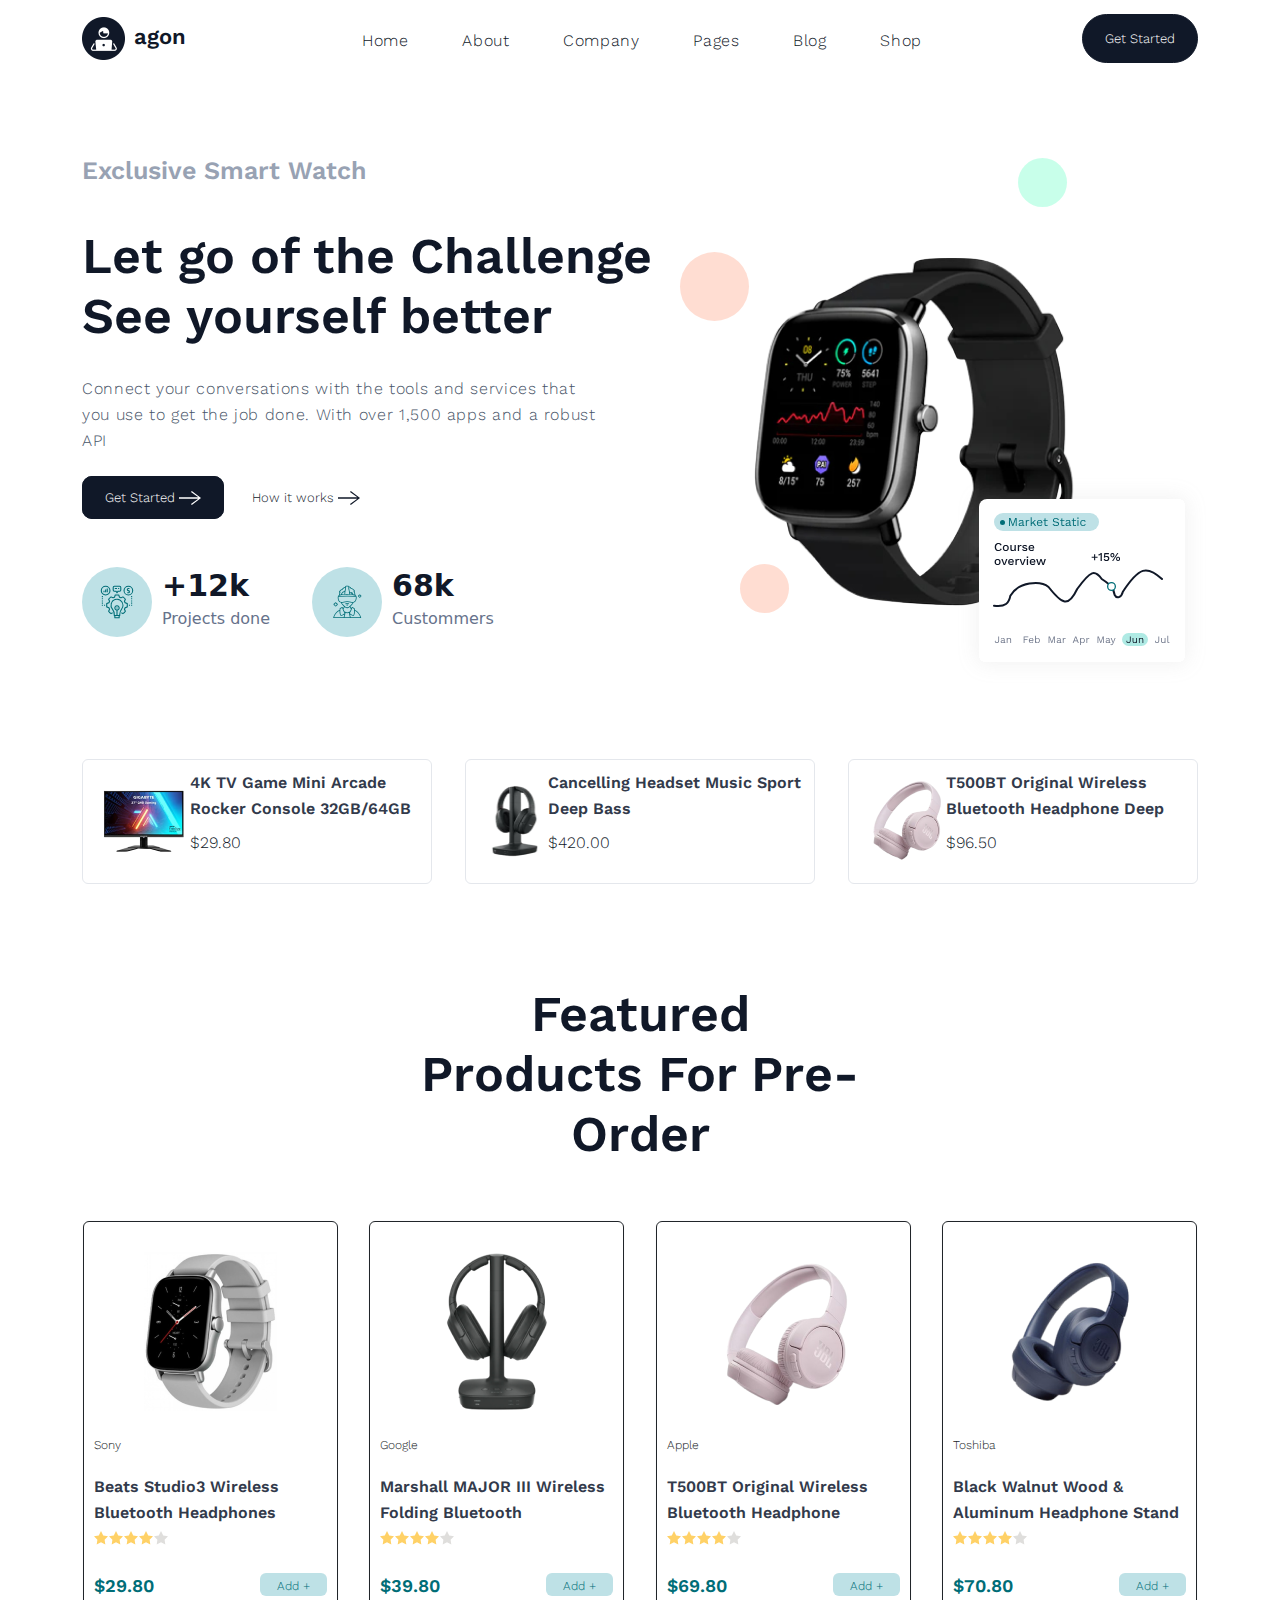
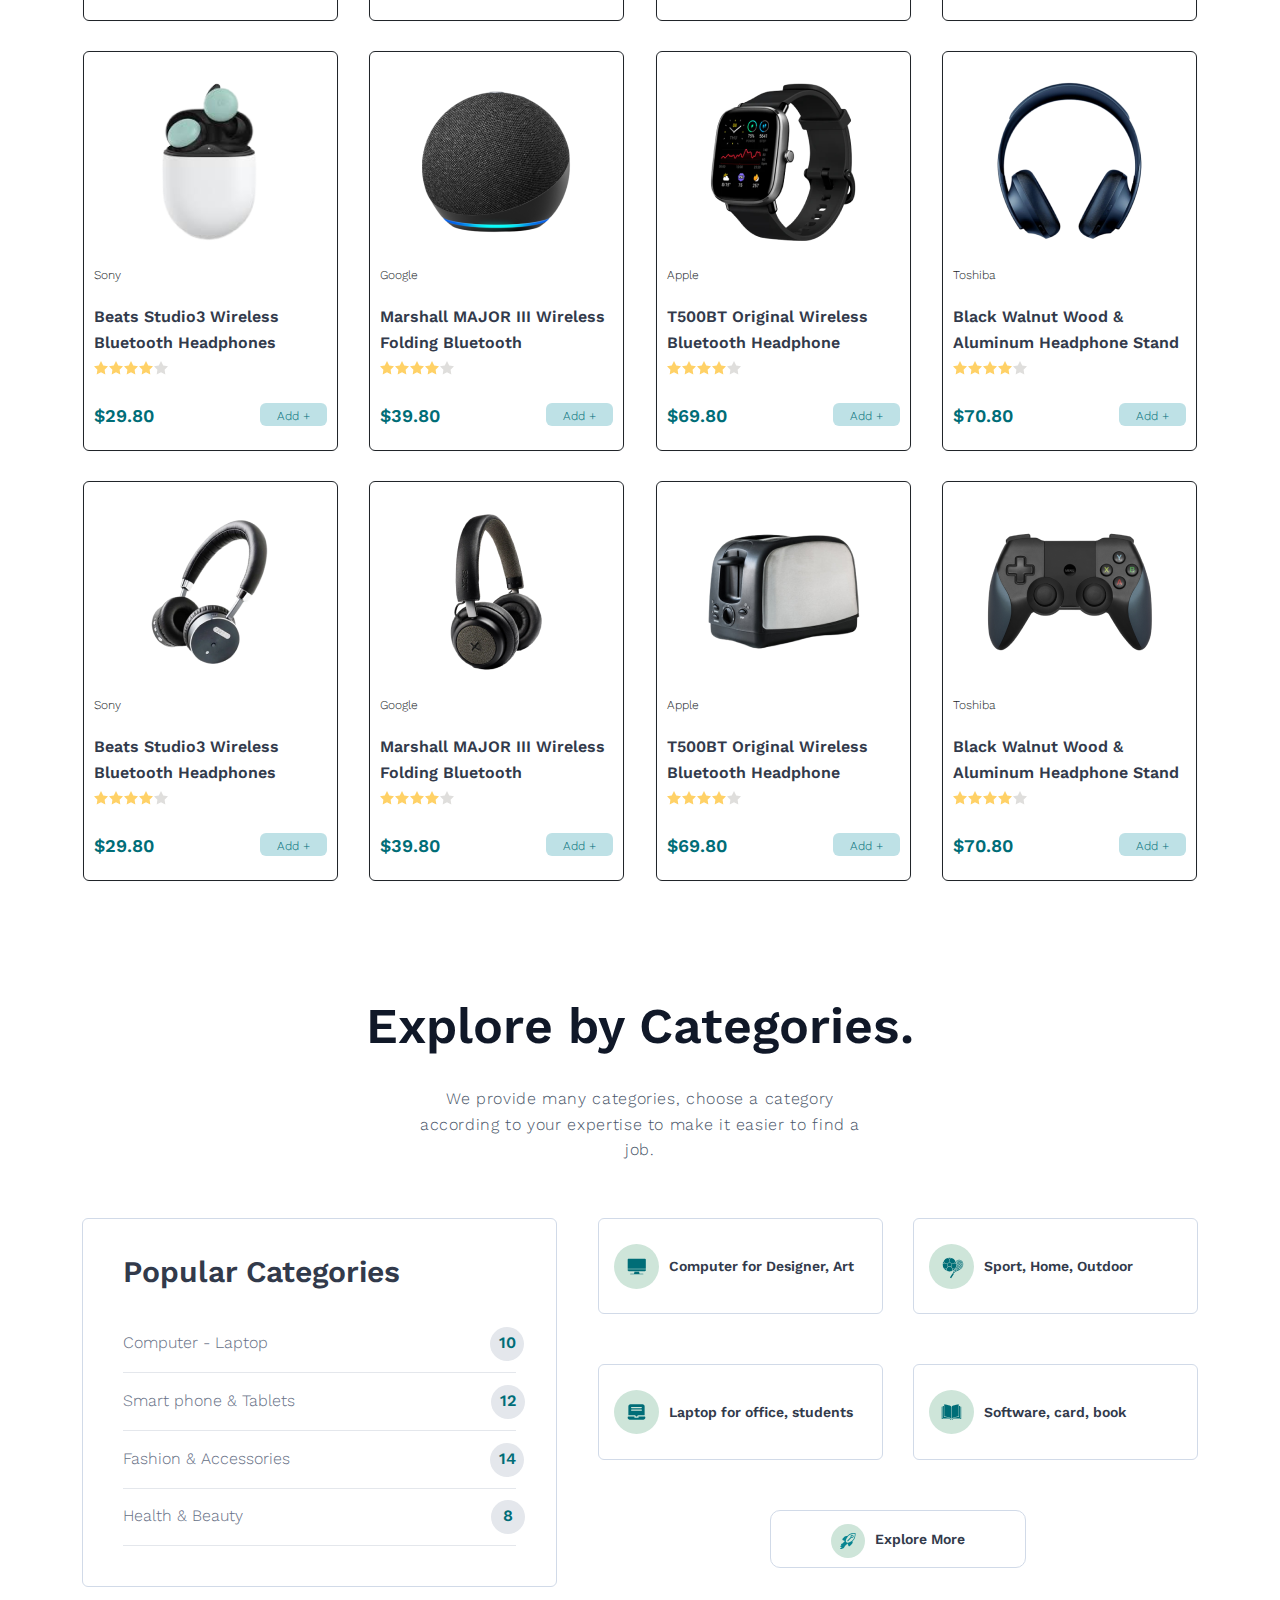
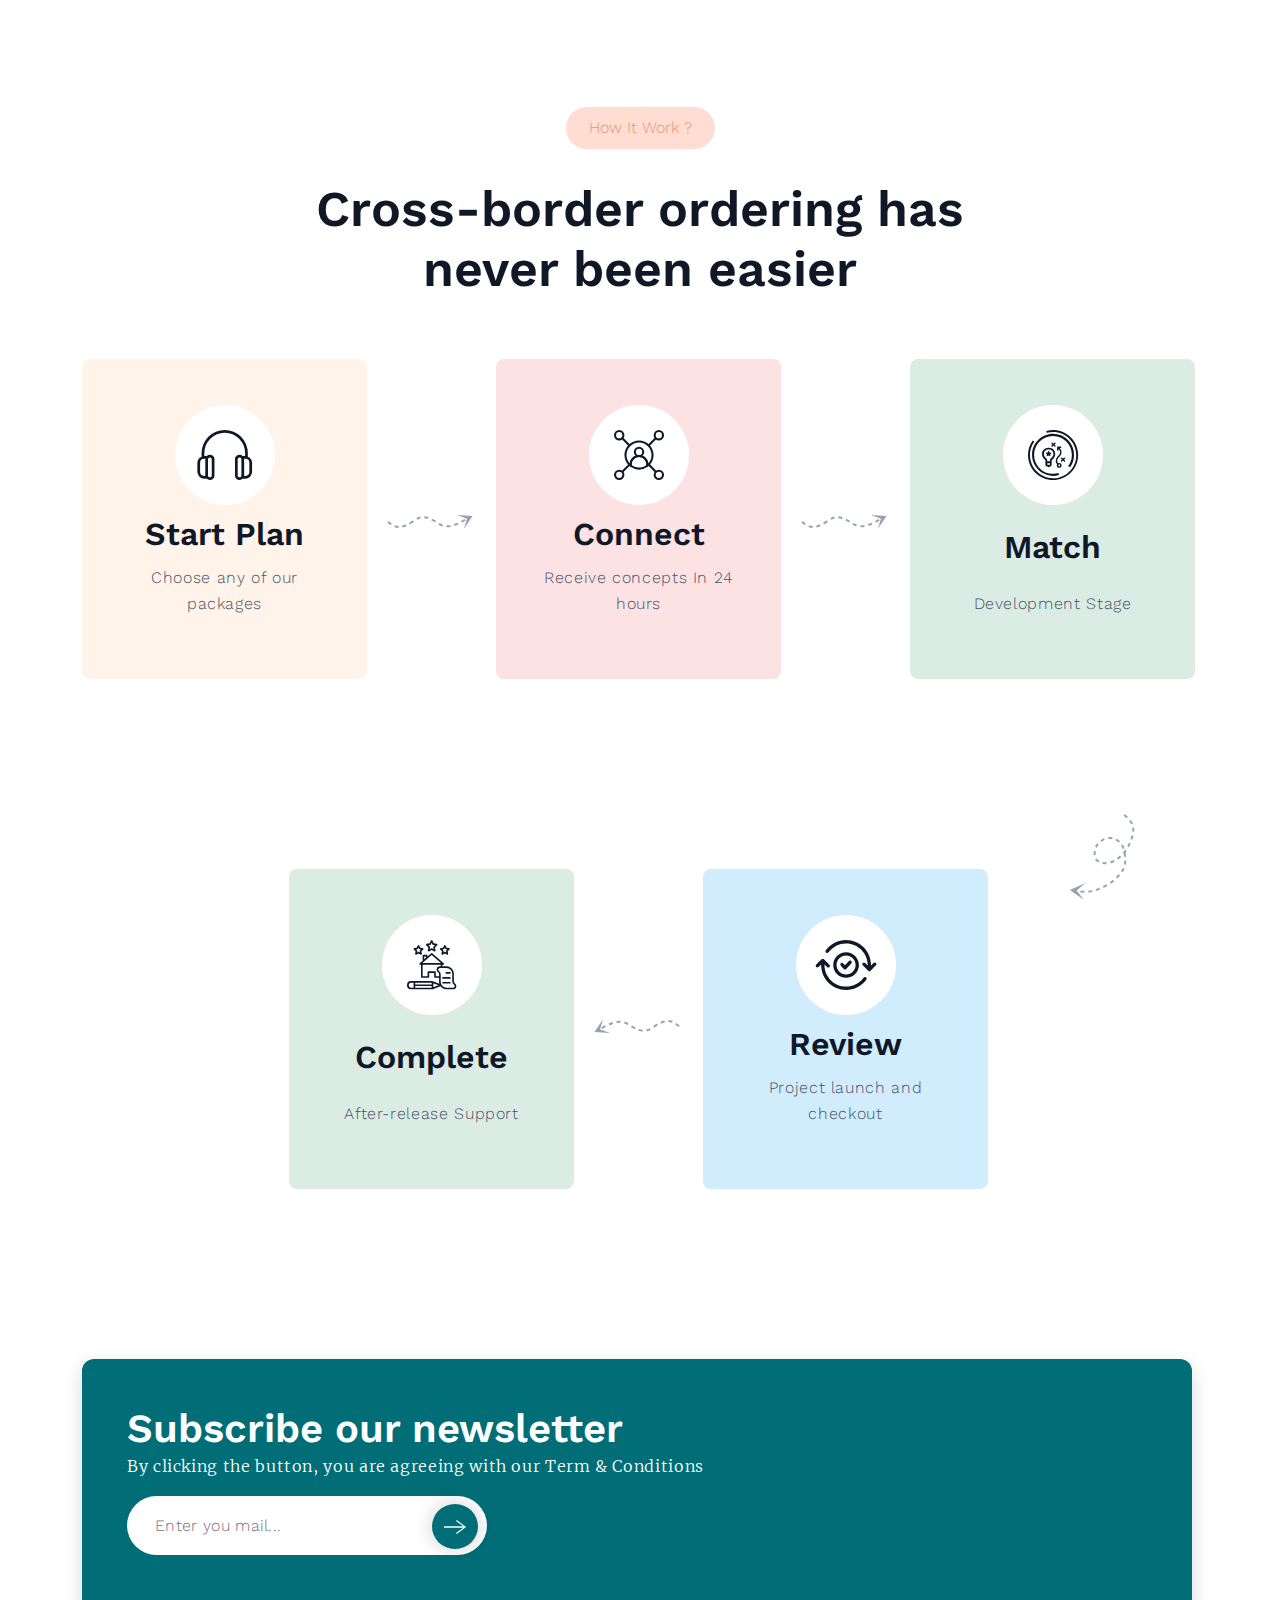
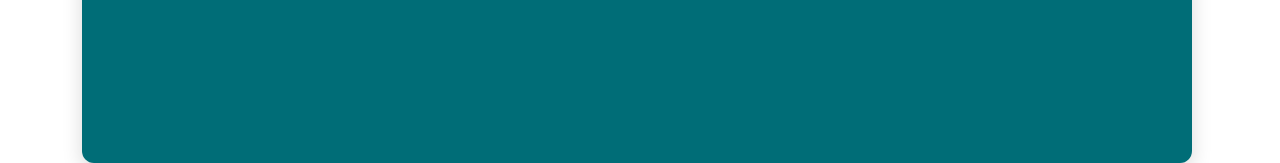
==== commit e467cdeb: "save_12" ====
--- a/index.html
+++ b/index.html
@@ -348,7 +348,7 @@
                         <img src="vectors/book.svg" alt="" class="categories__right-logo">
                         <p class="catgeories__right-text">Software, card, book</p>
                     </div>
-                    <button class="button categories__right-button categories__right-button--redesign"><img src="vectors/rocket.svg" alt=""><span>Explore More</span></button>
+                    <button class="button categories__right-button categories__right-button--redesign" type="button"><img src="vectors/rocket.svg" alt=""><span>Explore More</span></button>
                 </div>
             </div>
         </div>
@@ -400,6 +400,18 @@
                 </div>
             </div>
         </div>
+        <div class="container">
+            <div class="motivator">
+                <div class="motivator__content-right">
+                    <h2 class="title motivator__right-title motivator__right-title--redesign">Subscribe our newsletter</h2>
+                    <p class="desc motivator__right-desc motivator__right-desc--redesign">By clicking the button, you are agreeing with our Term & Conditions</p>
+                    <form action="" class="motivator__right-form">
+                        <input type="email" class="motivator__right-input" placeholder="Enter you mail...">
+                        <button class="button motivator__right-button" type="button"><img src="vectors/arrow-white.svg" alt=""></button>
+                    </form>
+                </div>
+            </div>
+        </div>
         </main>
     </div>
     <script src="scripts/bootstrap.js"></script>
--- a/styles/style.css
+++ b/styles/style.css
@@ -412,7 +412,7 @@
     font-size: 16px;
     line-height: 162%;
     text-align: center;
-    color: #006d77;
+    color: var(--color-rich-greenish-blue);
     position: relative;
 }
 
@@ -611,6 +611,60 @@
     margin-left: 95px;
 }
 
+.motivator__right-form {
+    position: relative;
+}
+
+.motivator__right-input {
+    border-radius: 53px;
+    width: 360px;
+    height: 59px;
+    padding: 9px 28px;
+    border: none;
+    outline: none;
+    font-family: var(--font-family);
+    font-weight: 400;
+    font-size: 16px;
+    line-height: 150%;
+    letter-spacing: 0.02em;
+}
+
+.motivator__right-button {
+    position: absolute;
+    border-radius: 100%;
+    background-color: var(--color-rich-greenish-blue);
+    box-shadow: 0 0 14px 5px rgba(0, 0, 0, 0.1);
+    border: none;
+    padding: 12px;
+    left: 305px;
+    top: 8px;
+}
+
+.motivator {
+    border-radius: 12px;
+    width: 1110px;
+    height: 404px;
+    box-shadow: 0 7px 20px 0 rgba(0, 0, 0, 0.15);
+    background: var(--color-rich-greenish-blue);
+    padding: 45px;
+}
+
+.motivator__right-title--redesign {
+    font-size: 40px;
+    line-height: 125%;
+    color: var(--color-white);
+    text-align: start;
+}
+
+.motivator__right-desc--redesign {
+    font-family: var(--second-family);
+    font-weight: 300;
+    font-size: 16px;
+    line-height: 162%;
+    letter-spacing: 0.04em;
+    color: var(--color-white);
+}
+
 
 
 
@@ -805,26 +859,26 @@
         grid-template-columns: repeat(2, 1fr);
     }
 
-    .tutorial__content-box-4{
+    .tutorial__content-box-4 {
         grid-column: unset;
         grid-row: 3 / 4;
     }
 
-    .tutorial__content-box-5{
+    .tutorial__content-box-5 {
         grid-column: unset;
         grid-row: 3 / 4;
     }
 
-    .tutorial__content-box-3{
+    .tutorial__content-box-3 {
         grid-column: 1 / 3;
     }
 
-    .button__title-title{
+    .button__title-title {
         width: unset;
         font-size: 30px;
     }
 
-    .title--custom-setting-2{
+    .title--custom-setting-2 {
         width: unset;
         font-size: 30px;
     }
@@ -901,11 +955,11 @@
         width: 340px;
     }
 
-    .tutorial{
+    .tutorial {
         grid-template-columns: repeat(1, 1fr);
     }
 
-    .tutorial__content{
+    .tutorial__content {
         grid-column: unset;
         grid-row: unset;
         height: 290px;
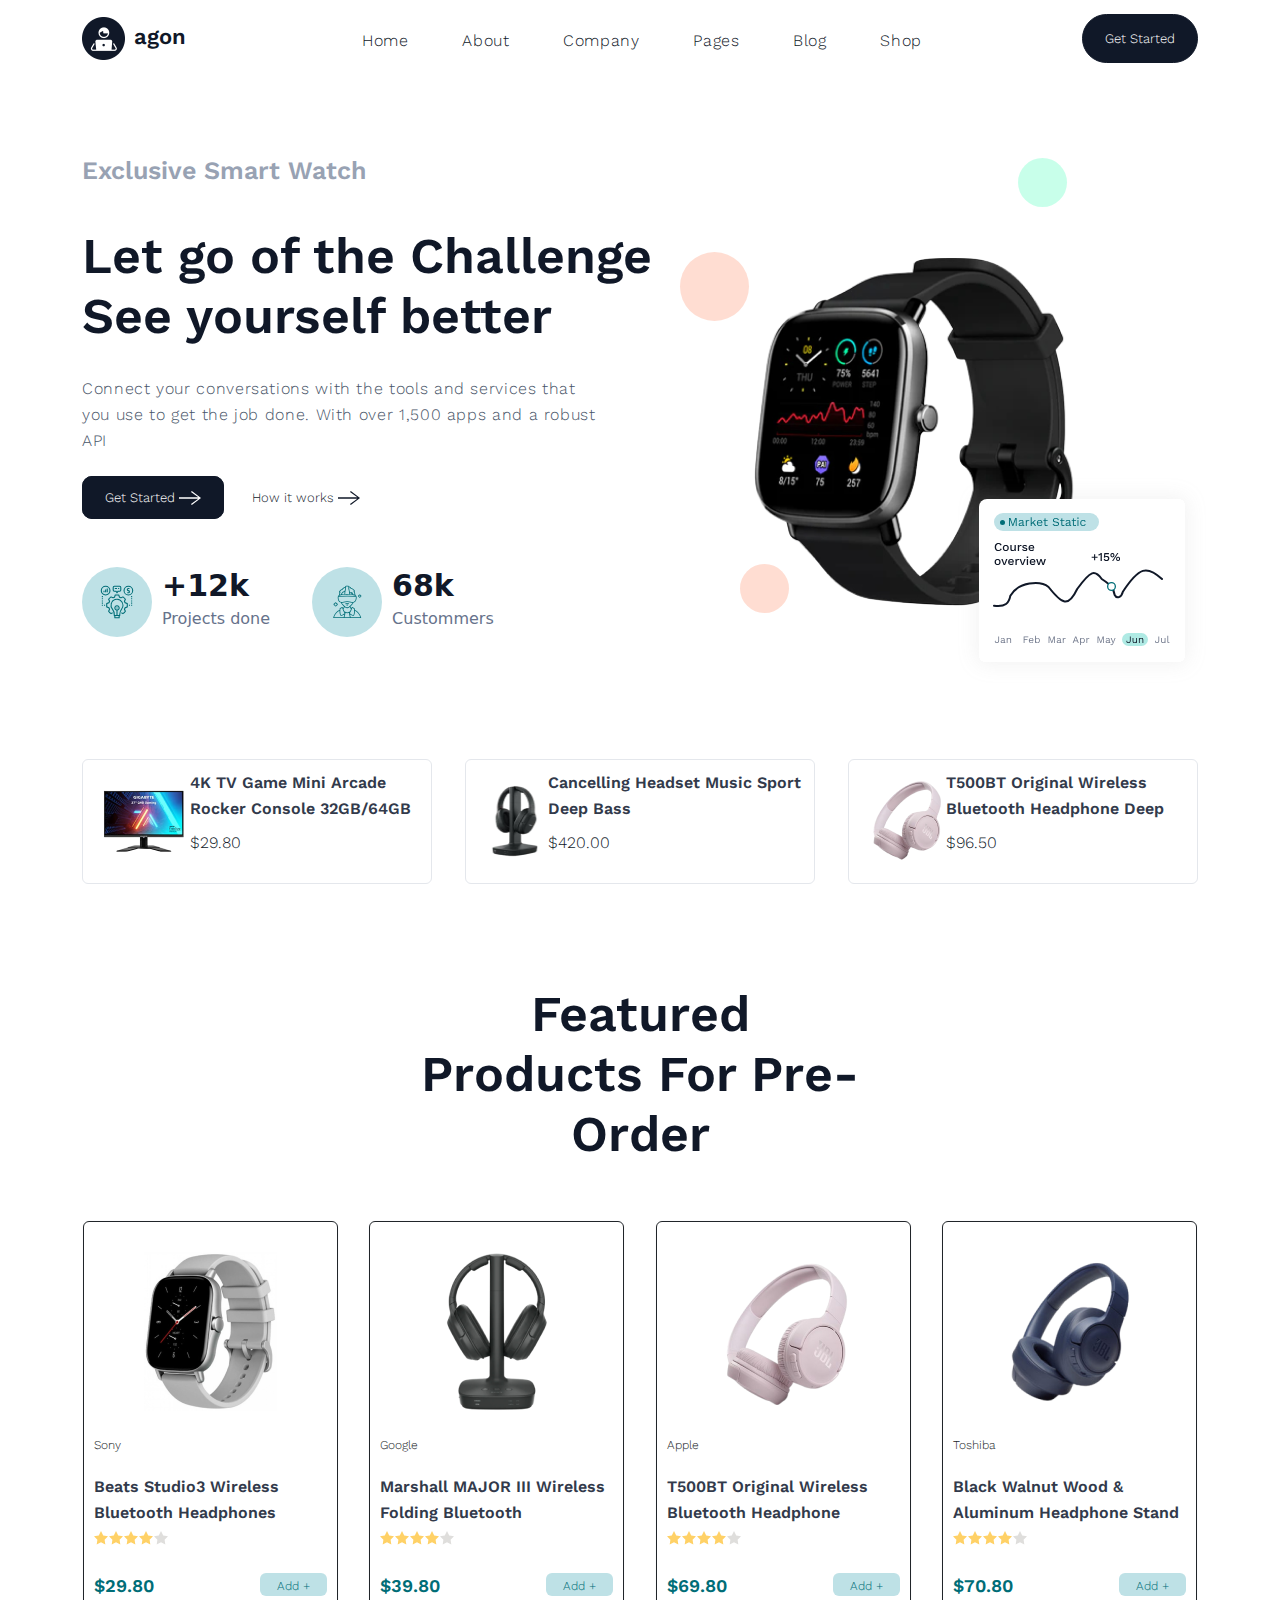
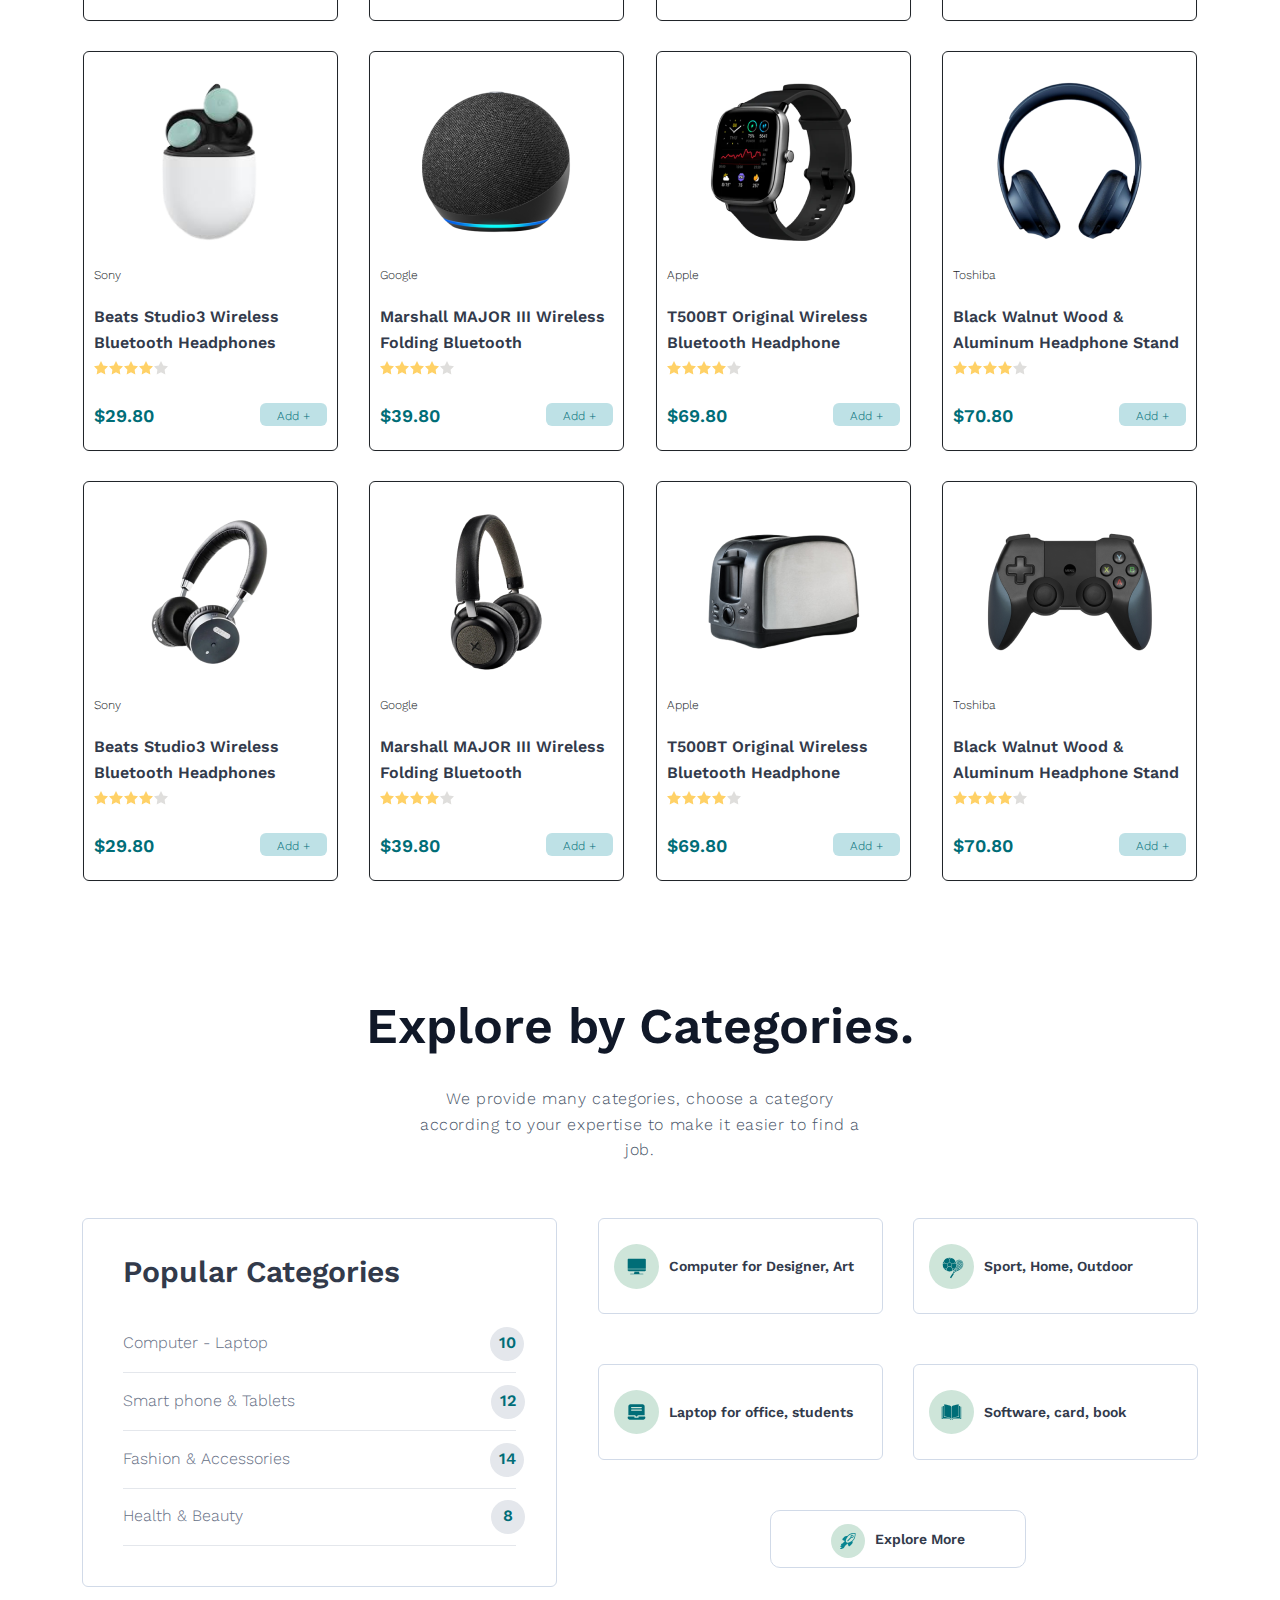
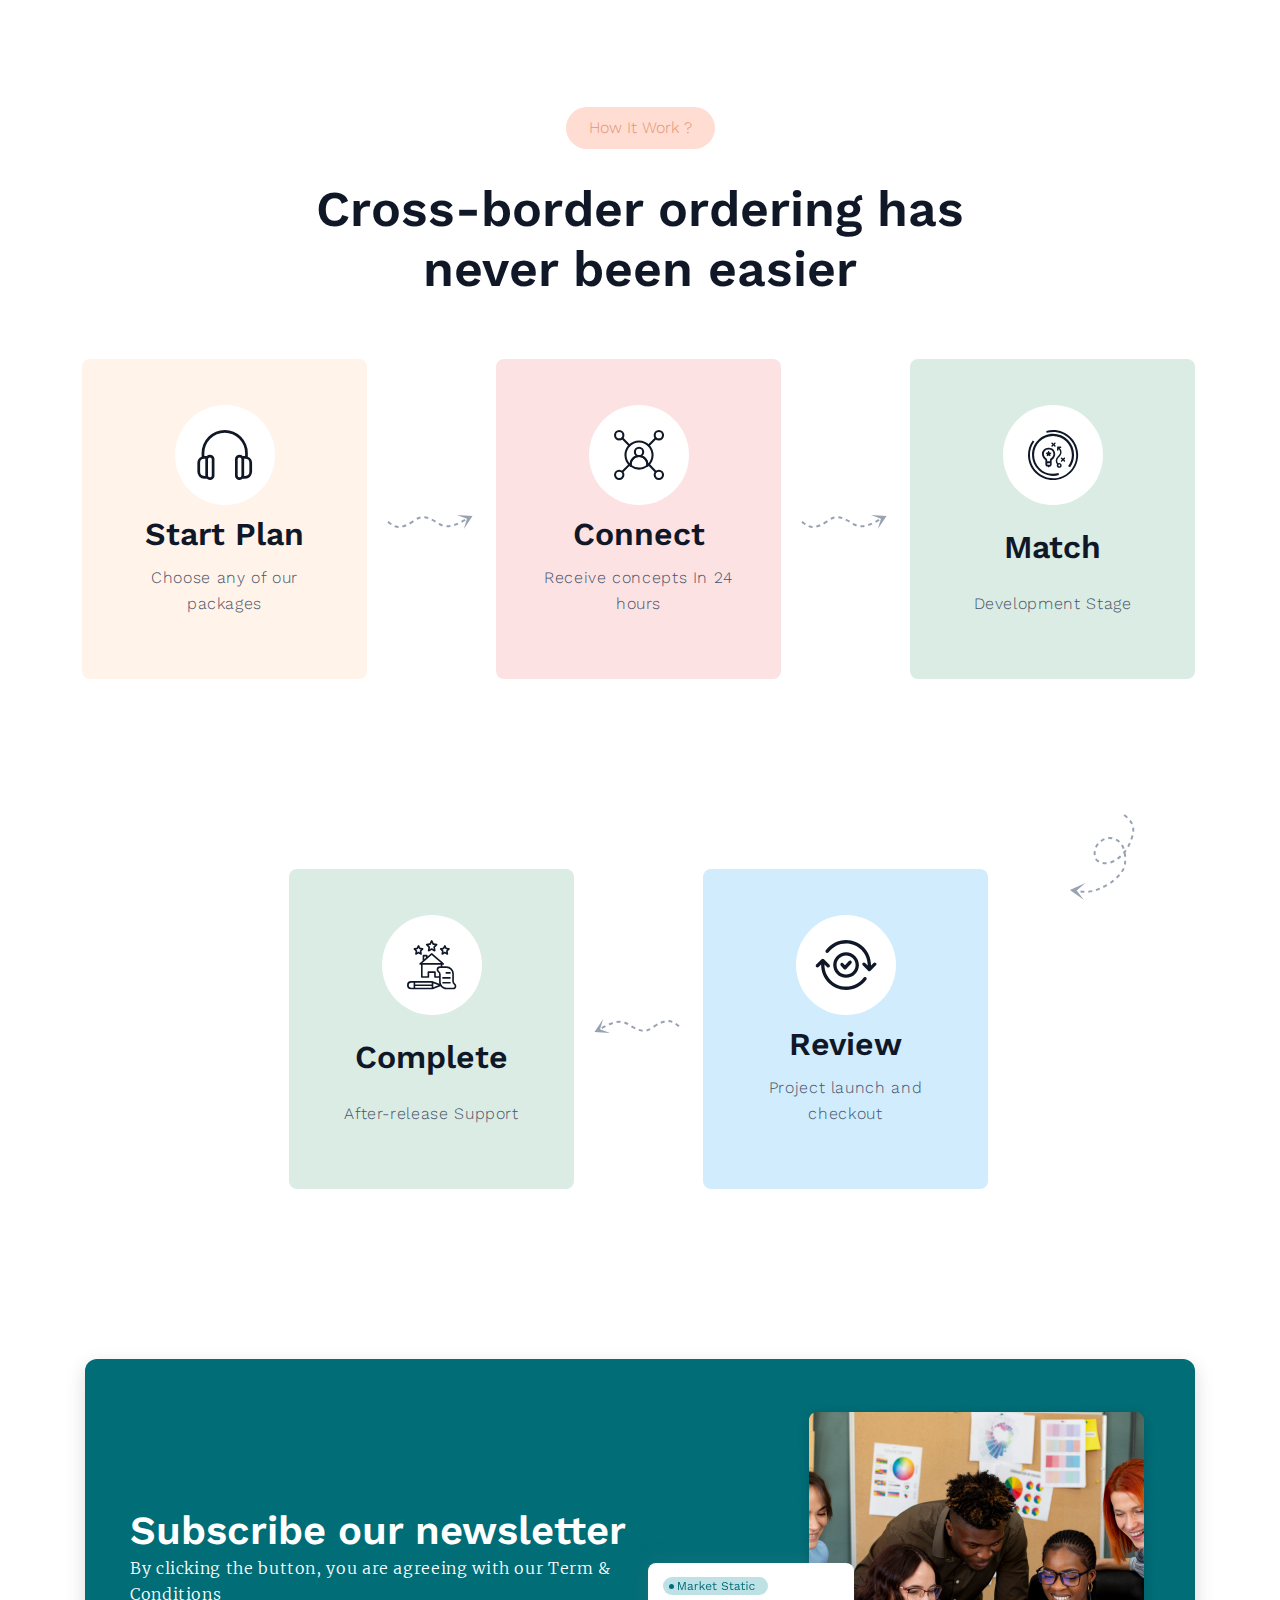
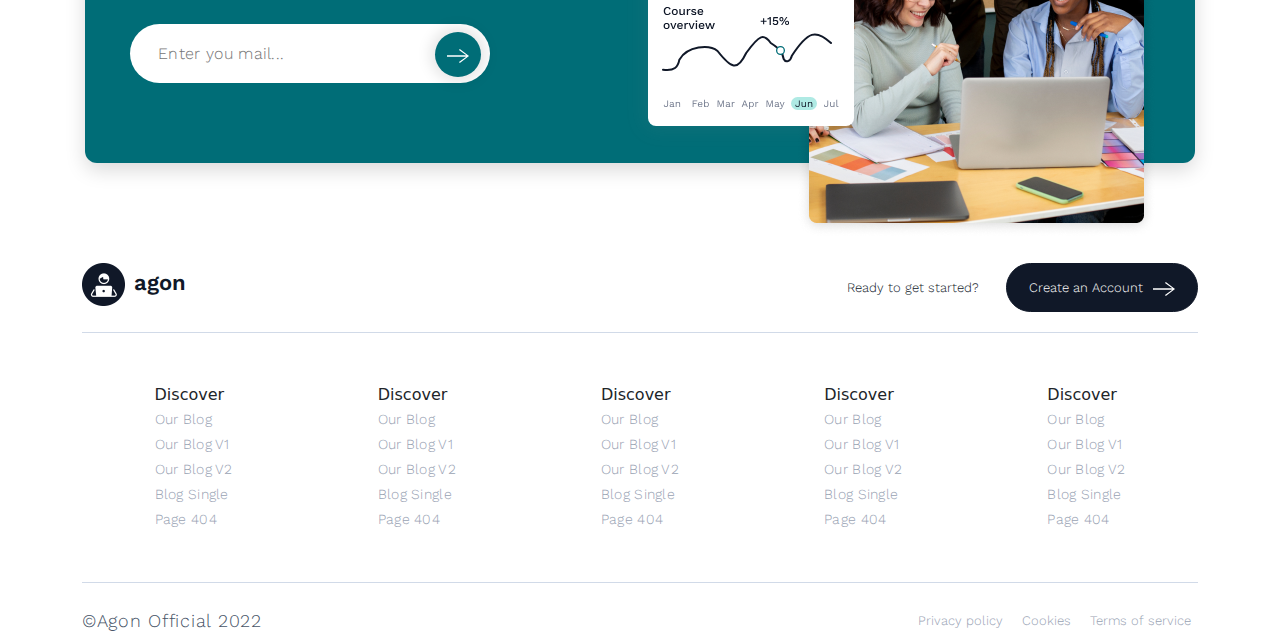
==== commit a5414bad: "save_13" ====
--- a/index.html
+++ b/index.html
@@ -402,17 +402,83 @@
         </div>
         <div class="container">
             <div class="motivator">
+                <div class="motivator__content-left">
+                    <h2 class="title motivator__right-title motivator__left-title--redesign">Subscribe our newsletter</h2>
+                    <p class="desc motivator__right-desc motivator__left-desc--redesign">By clicking the button, you are agreeing with our Term & Conditions</p>
+                    <form action="" class="motivator__left-form">
+                        <input type="email" class="motivator__left-input" placeholder="Enter you mail...">
+                        <button class="button motivator__left-button" type="button"><img src="vectors/arrow-white.svg" alt=""></button>
+                    </form>
+                </div>
                 <div class="motivator__content-right">
-                    <h2 class="title motivator__right-title motivator__right-title--redesign">Subscribe our newsletter</h2>
-                    <p class="desc motivator__right-desc motivator__right-desc--redesign">By clicking the button, you are agreeing with our Term & Conditions</p>
-                    <form action="" class="motivator__right-form">
-                        <input type="email" class="motivator__right-input" placeholder="Enter you mail...">
-                        <button class="button motivator__right-button" type="button"><img src="vectors/arrow-white.svg" alt=""></button>
-                    </form>
+                    <img src="vectors/stats.svg" alt="" class="motivator__right-stats">
+                    <img src="images/development__process.png" alt="" class="motivator__right-pic">
                 </div>
             </div>
         </div>
         </main>
+        <footer class="footer">
+        <div class="container">
+                <div class="footer__top-content">
+                    <a href="#" class="logo footer__top-logo"><img src="images/logo.png" alt=""><span>agon</span></a>
+                    <div class="footer__top-buttons">
+                        <!-- redesign - changing several parameters at once -->
+                        <!-- rounding - this is when the rounding increases; for example button border-radius: 10px; go to border-radius: 30px;-->
+                        <button class="button footer__top-button-redesign footer__top-button-rounding" type="button">Ready to get started?</button>
+                        <button class="button footer__top-button-rounding" type="button"><span>Create an Account</span><img src="vectors/arrow-white.svg" alt=""></button>
+                    </div>
+                </div>
+                <div class="footer__middle-content">
+                <ul class="footer__middle-list">
+                    <span>Discover</span>
+                    <li class="footer__middle-item"><a href="#" class="footer__middle-link">Our Blog</a></li>
+                    <li class="footer__middle-item"><a href="#" class="footer__middle-link">Our Blog V1</a></li>
+                    <li class="footer__middle-item"><a href="#" class="footer__middle-link">Our Blog V2</a></li>
+                    <li class="footer__middle-item"><a href="#" class="footer__middle-link">Blog Single</a></li>
+                    <li class="footer__middle-item"><a href="#" class="footer__middle-link">Page 404</a></li>
+                </ul>
+                <ul class="footer__middle-list">
+                    <span>Discover</span>
+                    <li class="footer__middle-item"><a href="#" class="footer__middle-link">Our Blog</a></li>
+                    <li class="footer__middle-item"><a href="#" class="footer__middle-link">Our Blog V1</a></li>
+                    <li class="footer__middle-item"><a href="#" class="footer__middle-link">Our Blog V2</a></li>
+                    <li class="footer__middle-item"><a href="#" class="footer__middle-link">Blog Single</a></li>
+                    <li class="footer__middle-item"><a href="#" class="footer__middle-link">Page 404</a></li>
+                </ul>
+                <ul class="footer__middle-list">
+                    <span>Discover</span>
+                    <li class="footer__middle-item"><a href="#" class="footer__middle-link">Our Blog</a></li>
+                    <li class="footer__middle-item"><a href="#" class="footer__middle-link">Our Blog V1</a></li>
+                    <li class="footer__middle-item"><a href="#" class="footer__middle-link">Our Blog V2</a></li>
+                    <li class="footer__middle-item"><a href="#" class="footer__middle-link">Blog Single</a></li>
+                    <li class="footer__middle-item"><a href="#" class="footer__middle-link">Page 404</a></li>
+                </ul>
+                <ul class="footer__middle-list">
+                    <span>Discover</span>
+                    <li class="footer__middle-item"><a href="#" class="footer__middle-link">Our Blog</a></li>
+                    <li class="footer__middle-item"><a href="#" class="footer__middle-link">Our Blog V1</a></li>
+                    <li class="footer__middle-item"><a href="#" class="footer__middle-link">Our Blog V2</a></li>
+                    <li class="footer__middle-item"><a href="#" class="footer__middle-link">Blog Single</a></li>
+                    <li class="footer__middle-item"><a href="#" class="footer__middle-link">Page 404</a></li>
+                </ul>
+                <ul class="footer__middle-list">
+                    <span>Discover</span>
+                    <li class="footer__middle-item"><a href="#" class="footer__middle-link">Our Blog</a></li>
+                    <li class="footer__middle-item"><a href="#" class="footer__middle-link">Our Blog V1</a></li>
+                    <li class="footer__middle-item"><a href="#" class="footer__middle-link">Our Blog V2</a></li>
+                    <li class="footer__middle-item"><a href="#" class="footer__middle-link">Blog Single</a></li>
+                    <li class="footer__middle-item"><a href="#" class="footer__middle-link">Page 404</a></li>
+                </ul></div>
+                <div class="footer__bottom-content">
+                    <p class="desc footer__bottom-desc">©Agon Official 2022</p>
+                    <div class="footer__bottom-buttons">
+                        <button class="button footer__bottom-button--redesign">Privacy policy</button>
+                        <button class="button footer__bottom-button--redesign">Cookies</button>                        
+                        <button class="button footer__bottom-button--redesign">Terms of service</button>
+                    </div>
+                </div>
+            </div>
+        </footer>
     </div>
     <script src="scripts/bootstrap.js"></script>
 </body>
--- a/styles/style.css
+++ b/styles/style.css
@@ -611,11 +611,11 @@
     margin-left: 95px;
 }
 
-.motivator__right-form {
+.motivator__left-form {
     position: relative;
 }
 
-.motivator__right-input {
+.motivator__left-input {
     border-radius: 53px;
     width: 360px;
     height: 59px;
@@ -629,7 +629,7 @@
     letter-spacing: 0.02em;
 }
 
-.motivator__right-button {
+.motivator__left-button {
     position: absolute;
     border-radius: 100%;
     background-color: var(--color-rich-greenish-blue);
@@ -646,23 +646,112 @@
     height: 404px;
     box-shadow: 0 7px 20px 0 rgba(0, 0, 0, 0.15);
     background: var(--color-rich-greenish-blue);
-    padding: 45px;
-}
-
-.motivator__right-title--redesign {
+    padding: 80px 45px;
+    margin: auto;
+    display: flex;
+    align-items: flex-end;
+}
+
+.motivator__left-title--redesign {
     font-size: 40px;
     line-height: 125%;
     color: var(--color-white);
     text-align: start;
 }
 
-.motivator__right-desc--redesign {
+.motivator__left-desc--redesign {
     font-family: var(--second-family);
     font-weight: 300;
     font-size: 16px;
     line-height: 162%;
     letter-spacing: 0.04em;
     color: var(--color-white);
+    width: 485px;
+}
+
+.motivator__content-right {
+    position: relative;
+}
+
+.motivator__right-pic {
+    position: absolute;
+    bottom: -155px;
+    left: 170px;
+}
+
+.motivator__right-stats {
+    position: absolute;
+    z-index: 1;
+    bottom: -65px;
+}
+
+.footer {
+    margin-top: 100px;
+}
+
+.footer__top-content {
+    display: flex;
+    justify-content: space-between;
+}
+
+.footer__top-button-rounding {
+    border-radius: 38px;
+}
+
+.footer__top-button-rounding span {
+    margin-right: 10px;
+}
+
+.footer__top-button-redesign {
+    border: none;
+    background-color: rgba(0, 0, 0, 0);
+    color: var(--color-black);
+}
+
+.footer__middle-link {
+    font-family: var(--font-family);
+    font-weight: 400;
+    font-size: 14px;
+    line-height: 171%;
+    letter-spacing: 0.02em;
+    color: var(--color-grey);
+    text-decoration: none;
+}
+
+.footer__middle-content {
+    display: grid;
+    grid-template-columns: repeat(5, 1fr);
+    align-items: center;
+    border-top: 1px solid var(--color-border);
+    border-bottom: 1px solid var(--color-border);
+    padding: 50px 0;
+    margin-top: 20px;
+}
+
+.footer__bottom-desc {
+    font-weight: 500;
+    font-size: 18px;
+    line-height: 144%;
+    margin-bottom: 0;
+}
+
+.footer__middle-list {
+    margin: auto;
+    padding-left: 0;
+}
+
+.footer__bottom-content {
+    margin-top: 20px;
+    display: flex;
+    justify-content: space-between;
+    align-items: center;
+}
+
+.footer__bottom-button--redesign {
+    border: none;
+    color: var(--color-grey);
+    padding: 7px;
+    background-color: var(--color-white);
 }
 
 
@@ -731,6 +820,19 @@
 
     .tutorial__arrow4 {
         margin-left: 68px;
+    }
+
+    .motivator {
+        width: unset;
+        align-items: unset;
+    }
+
+    .motivator__right-stats {
+        right: -110px;
+    }
+
+    .motivator__right-pic {
+        left: unset;
     }
 }
 
@@ -793,6 +895,26 @@
     .tutorial__content-box-4 {
         grid-column: 2 / 4;
     }
+
+    .motivator__right-stats {
+        bottom: 20px;
+        right: 65px;
+    }
+
+    .motivator {
+        display: grid;
+        height: unset;
+        padding: 45px;
+    }
+
+    .motivator__content-right {
+        display: flex;
+        margin-top: 30px;
+    }
+
+    .motivator__right-pic {
+        position: unset;
+    }
 }
 
 @media (max-width:768px) {
@@ -881,6 +1003,51 @@
     .title--custom-setting-2 {
         width: unset;
         font-size: 30px;
+    }
+
+    .motivator__right-stats {
+        right: 0px;
+    }
+
+    .motivator {
+        padding: 15px;
+        margin-top: 100px;
+    }
+
+    .motivator__left-button {
+        padding: 12px;
+    }
+
+    .motivator__left-title--redesign {
+        font-size: 30px;
+    }
+
+    .motivator__left-desc--redesign,
+    .motivator__left-title--redesign {
+        text-align: center;
+    }
+
+    .motivator__left-input {
+        margin: auto;
+    }
+
+    .motivator__left-desc--redesign {
+        width: unset;
+    }
+
+    .footer__middle-list:nth-of-type(5) {
+        grid-column: 2 / 4;
+        grid-row: 2 / 4;
+    }
+
+    .footer__middle-list:nth-of-type(4) {
+        grid-column: 1 / 3;
+        grid-row: 2 / 4;
+    }
+
+    .footer__middle-content {
+        grid-template-columns: repeat(3, 1fr);
+        grid-template-rows: repeat(3, 1fr);
     }
 }
 
@@ -964,4 +1131,39 @@
         grid-row: unset;
         height: 290px;
     }
+
+    .motivator__right-stats,
+    .motivator__right-pic {
+        display: none;
+    }
+
+    .motivator__left-title--redesign,
+    .motivator__left-desc--redesign {
+        text-align: start;
+    }
+
+    .motivator__left-input {
+        width: 270px;
+    }
+
+    .motivator__left-button {
+        padding: 10px;
+        left: 220px;
+        top: 9px;
+    }
+
+    .footer__top-button-redesign,
+    .footer__bottom-button--redesign {
+        padding: 8px;
+    }
+
+    .footer__bottom-content, .footer__top-content{
+        flex-direction: column;
+        justify-content: center;
+        align-items: center;
+    }
+
+    .footer__top-logo{
+        margin-bottom: 20px;
+    }
 }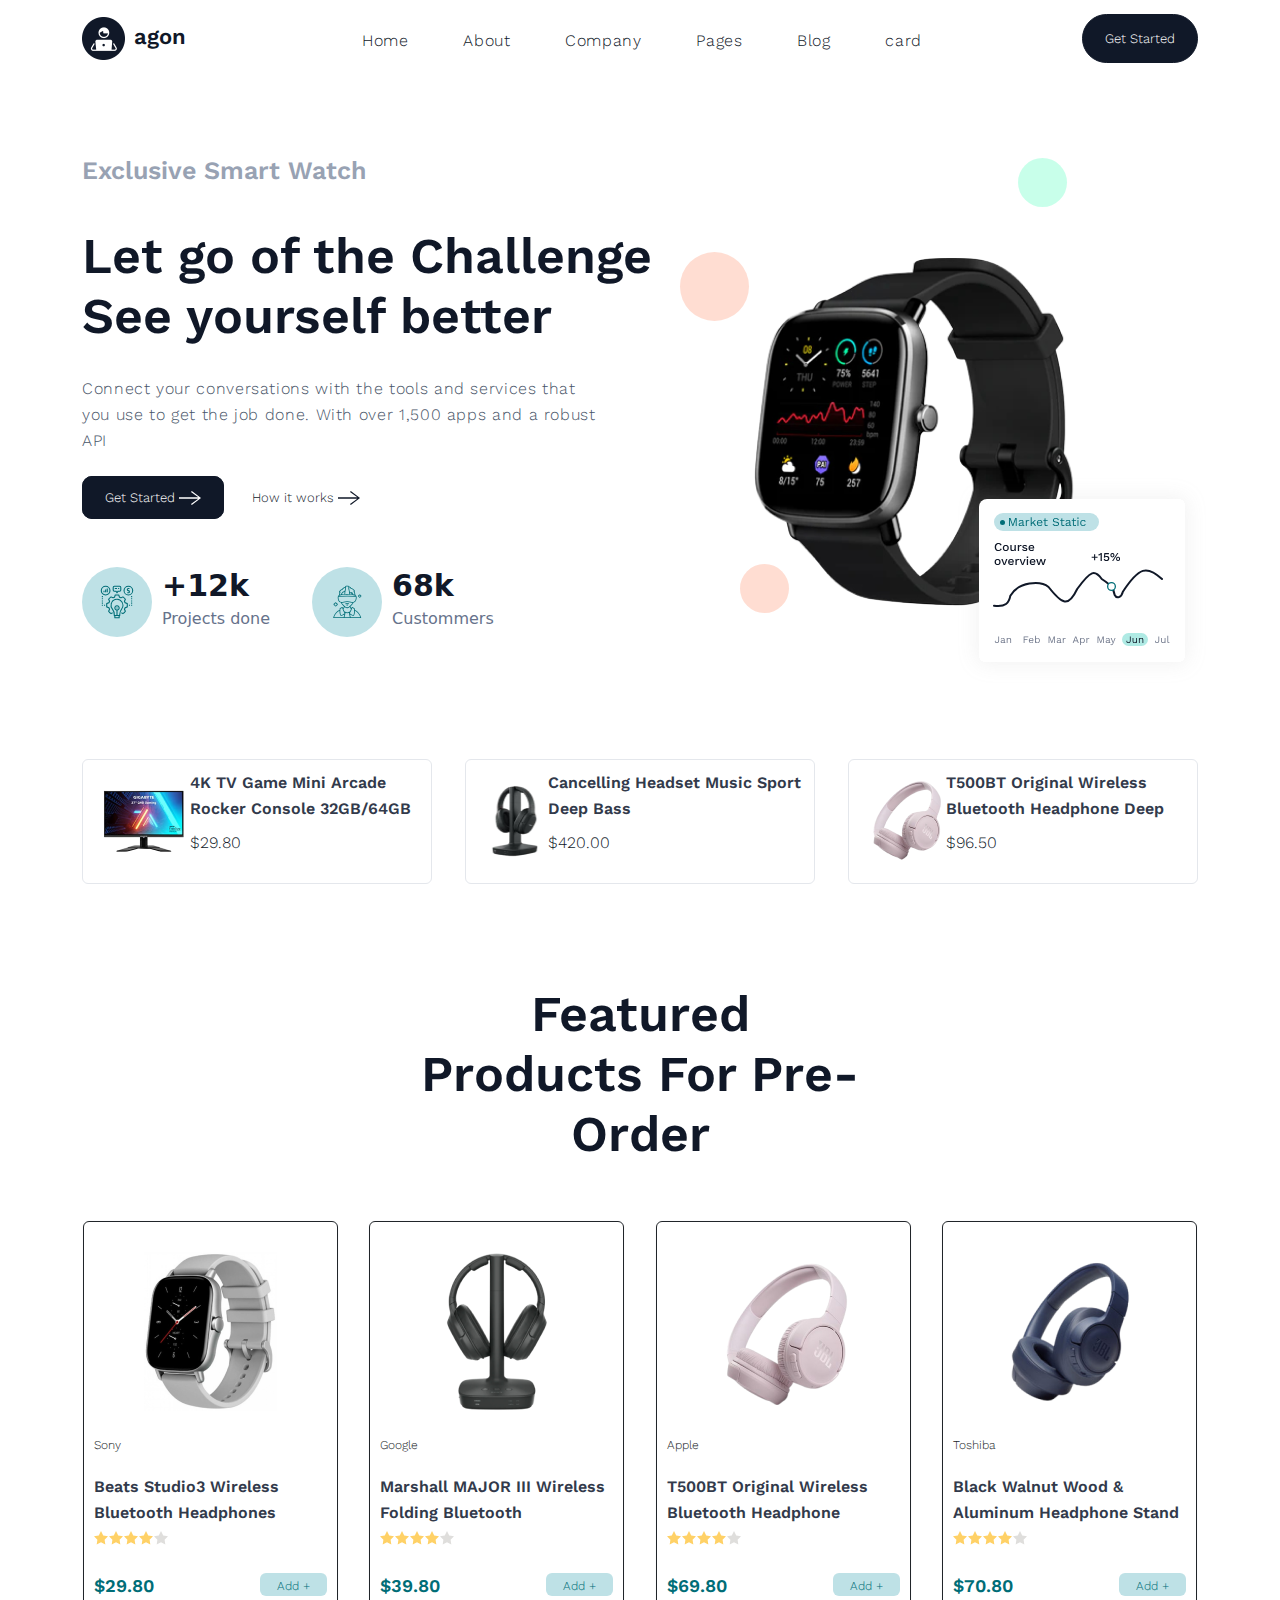
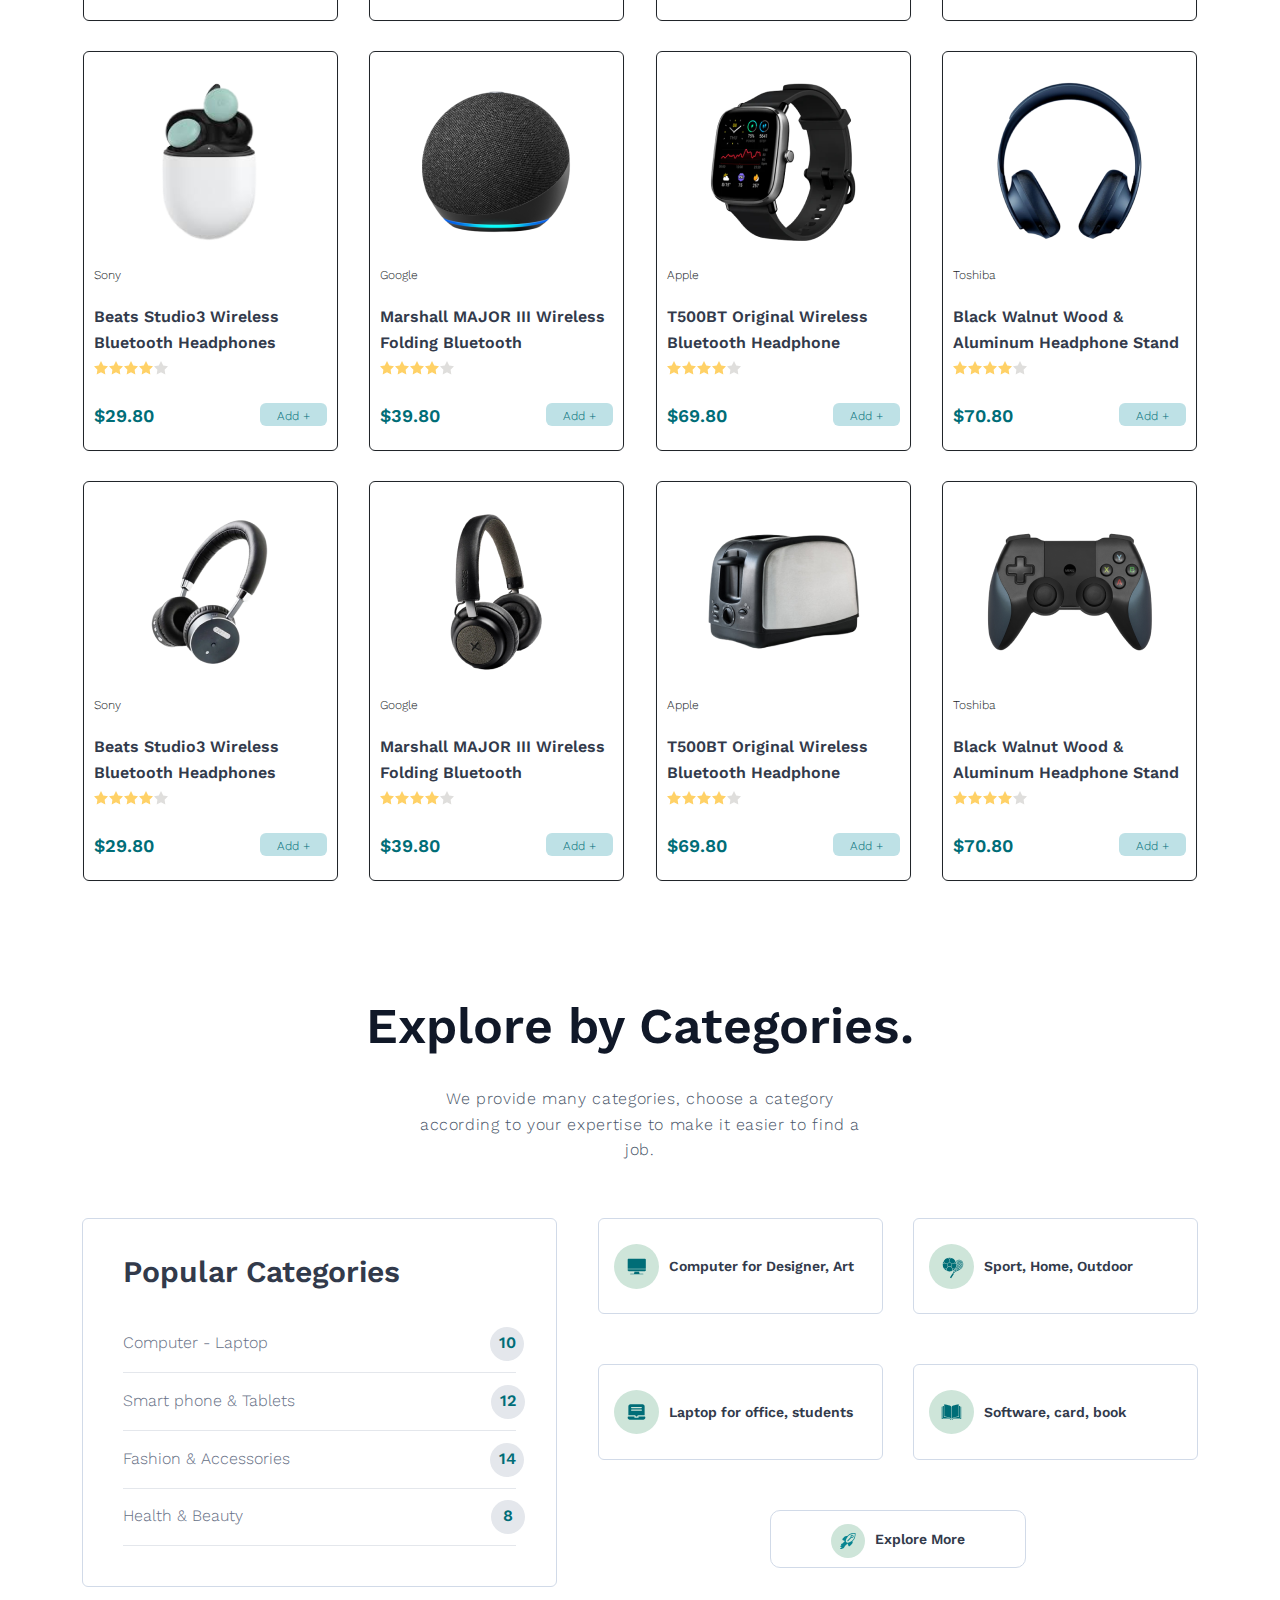
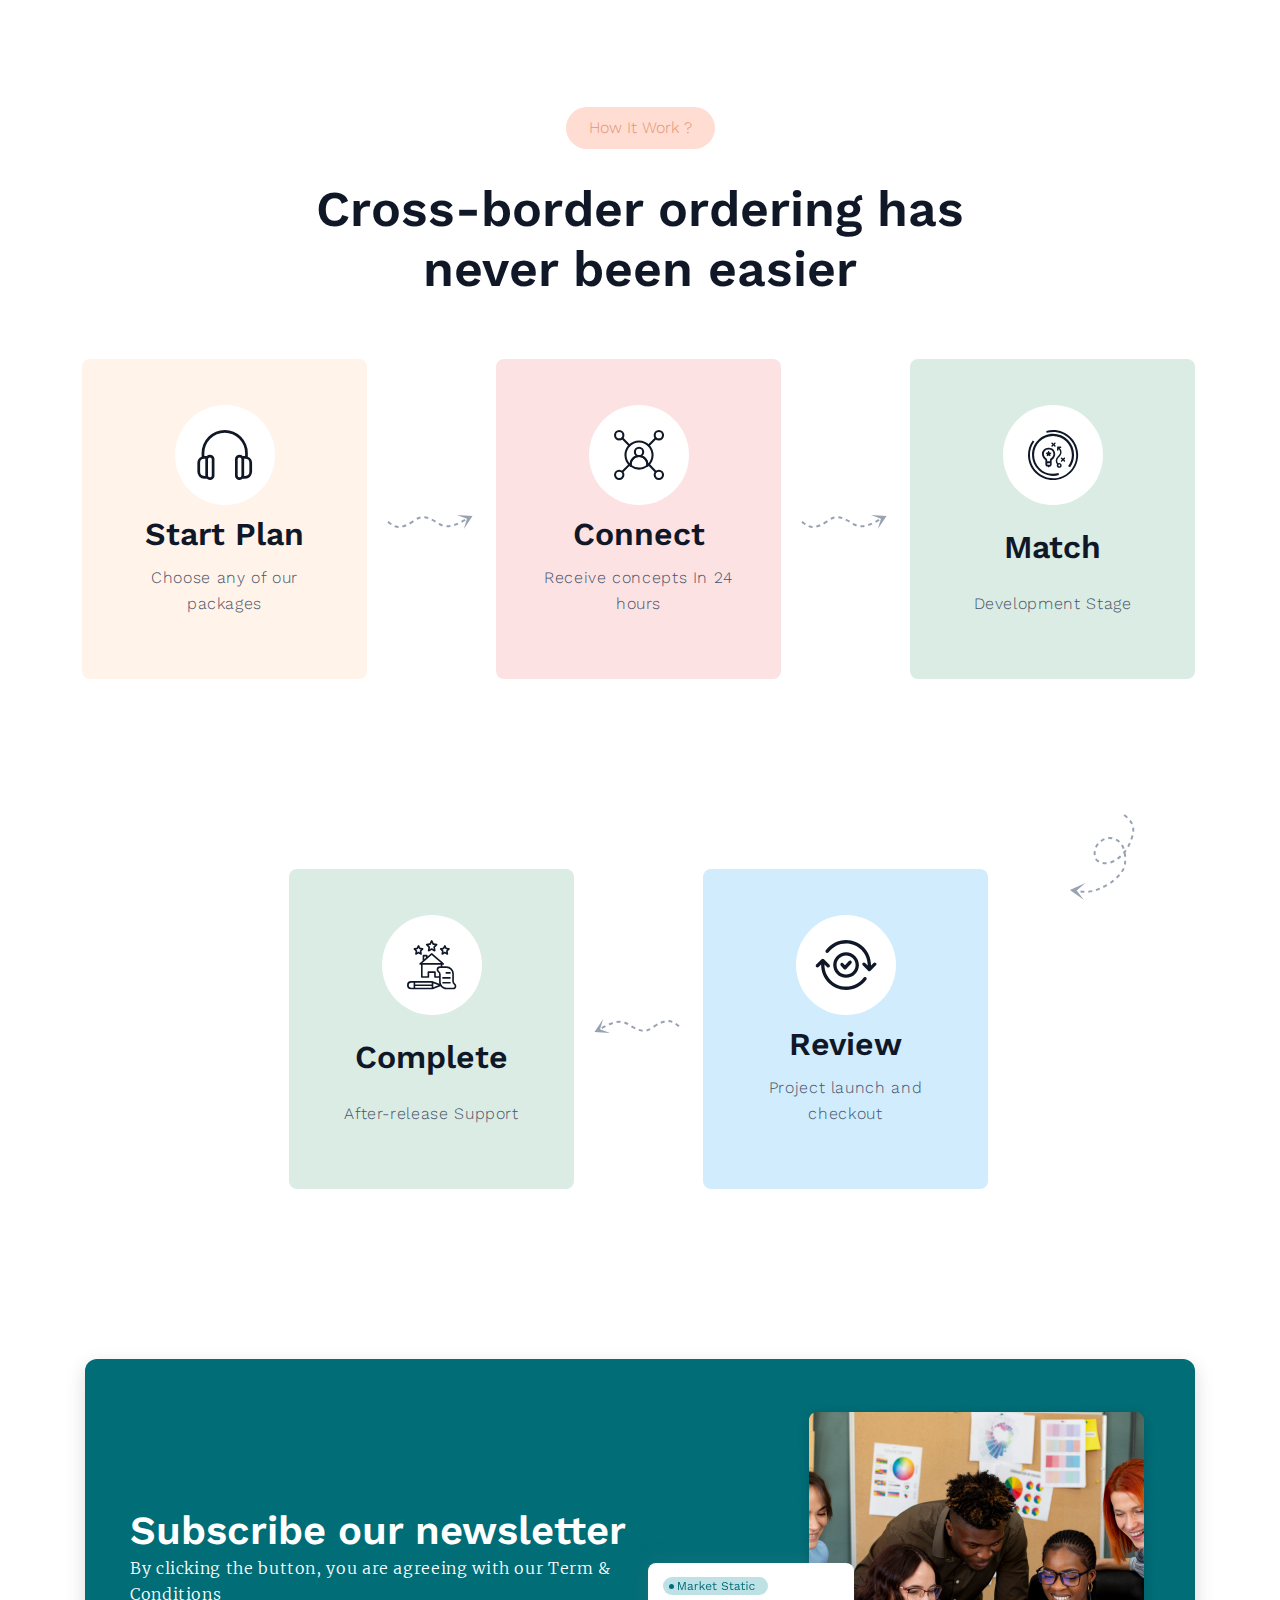
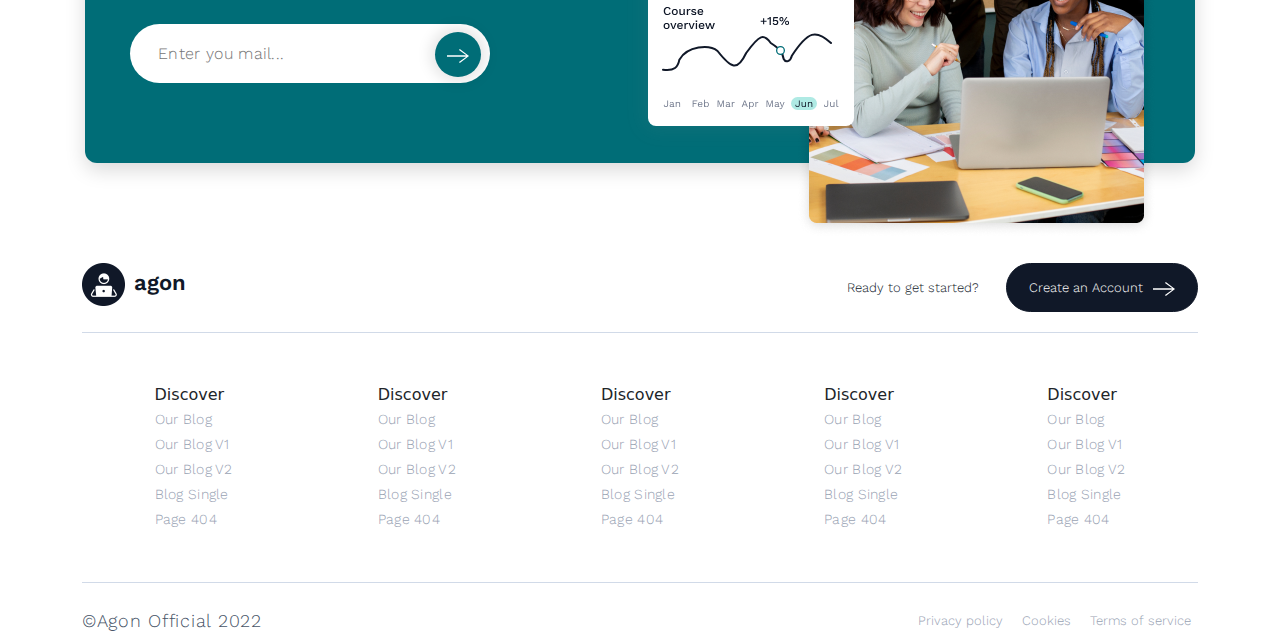
==== commit e140a324: "save_15" ====
--- a/index.html
+++ b/index.html
@@ -4,7 +4,8 @@
 <head>
     <meta charset="UTF-8">
     <meta name="viewport" content="width=device-width, initial-scale=1.0">
-    <title>Shop</title>
+    <title>Agor</title>
+    <link rel="icon" href="images/logo.png">
     <link rel="stylesheet" href="styles/style.css">
     <link rel="stylesheet" href="styles/bootstrap.css">
 </head>
@@ -16,12 +17,12 @@
                 <div class="container">
                     <a href="#" class="logo navbar__logo"><img src="images/logo.png" alt=""><span>agon</span></a>
                     <ul class="list navbar__list navbar__list--add-space-between">
-                        <li class="navbar__item"><a href="#" class="navbar__link">Home</a></li>
+                        <li class="navbar__item"><a href="index.html" class="navbar__link">Home</a></li>
                         <li class="navbar__item"><a href="#" class="navbar__link">About</a></li>
                         <li class="navbar__item"><a href="#" class="navbar__link">Company</a></li>
                         <li class="navbar__item"><a href="#" class="navbar__link">Pages</a></li>
                         <li class="navbar__item"><a href="#" class="navbar__link">Blog</a></li>
-                        <li class="navbar__item"><a href="#" class="navbar__link">Shop</a></li>
+                        <li class="navbar__item"><a href="pages/card.html" class="navbar__link">card</a></li>
                     </ul>
                     <div class="dropdown navbar__menu-mobile">
                         <button class="btn btn-secondary dropdown-toggle navbar__menu-mobile-button" type="button"
@@ -29,12 +30,12 @@
                             Menu
                         </button>
                         <ul class="dropdown-menu">
-                            <li><a class="dropdown-item navbar__link" href="#">Home</a></li>
+                            <li><a class="dropdown-item navbar__link" href="index.html">Home</a></li>
                             <li><a class="dropdown-item navbar__link" href="#">About</a></li>
                             <li><a class="dropdown-item navbar__link" href="#">Company</a></li>
                             <li><a class="dropdown-item navbar__link" href="#">Pages</a></li>
                             <li><a class="dropdown-item navbar__link" href="#">Blog</a></li>
-                            <li><a class="dropdown-item navbar__link" href="#">Shop</a></li>
+                            <li><a class="dropdown-item navbar__link" href="pages/card.html">card</a></li>
                         </ul>
                     </div>
                     <!-- rounding - this is when the rounding increases; for example button border-radius: 10px; go to border-radius: 30px;-->
@@ -112,368 +113,430 @@
             </div>
             <h2 class="title title--custom-setting-1">Featured Products For Pre-Order</h2>
             <div class="container">
-            <div class="menu d-grid">
-                <div class="menu__content">
-                    <div class="menu__content-img">
-                        <img src="images/product1.png" alt="" class="menu__content-pic">
-                    </div>
-                    <div class="menu__content-info">
-                        <p class="top-text menu__content-company">Sony</p>
-                        <h2 class="title menu__content-title menu__content-title--redesign">Beats Studio3 Wireless Bluetooth Headphones</h2>
-                        <img src="vectors/stars.svg" alt="" class="menu__content-stars">
-                        <div class="menu__price-and-button d-flex">
-                            <p class="menu__content-price">$29.80</p>
-                            <!-- redesign - changing several parameters at once -->
-                            <!-- without-resizing - when @media is used to make an object smaller and this is not needed or any other changes -->
-                            <button class="button menu__content--redesign menu__content--without-changes" type="button">Add +</button>
-                        </div>
-                    </div>
-                </div>
-                <div class="menu__content">
-                    <div class="menu__content-img">
-                        <img src="images/product2.png" alt="" class="menu__content-pic">
-                    </div>
-                    <div class="menu__content-info">
-                        <p class="top-text menu__content-company">Google</p>
-                        <h2 class="title menu__content-title menu__content-title--redesign">Marshall MAJOR III Wireless Folding Bluetooth</h2>
-                        <img src="vectors/stars.svg" alt="" class="menu__content-stars">
-                        <div class="menu__price-and-button d-flex">
-                            <p class="menu__content-price">$39.80</p>
-                            <!-- redesign - changing several parameters at once -->
-                            <!-- without-resizing - when @media is used to make an object smaller and this is not needed or any other changes -->
-                            <button class="button menu__content--redesign menu__content--without-changes" type="button">Add +</button>
-                        </div>
-                    </div>
-                </div>
-                <div class="menu__content">
-                    <div class="menu__content-img">
-                        <img src="images/product3.png" alt="" class="menu__content-pic">
-                    </div>
-                    <div class="menu__content-info">
-                        <p class="top-text menu__content-company">Apple</p>
-                        <h2 class="title menu__content-title menu__content-title--redesign">T500BT Original Wireless Bluetooth Headphone</h2>
-                        <img src="vectors/stars.svg" alt="" class="menu__content-stars">
-                        <div class="menu__price-and-button d-flex">
-                            <p class="menu__content-price">$69.80</p>
-                            <!-- redesign - changing several parameters at once -->
-                            <!-- without-resizing - when @media is used to make an object smaller and this is not needed or any other changes -->
-                            <button class="button menu__content--redesign menu__content--without-changes" type="button">Add +</button>
-                        </div>
-                    </div>
-                </div>
-                <div class="menu__content">
-                    <div class="menu__content-img">
-                        <img src="images/product4.png" alt="" class="menu__content-pic">
-                    </div>
-                    <div class="menu__content-info">
-                        <p class="top-text menu__content-company">Toshiba</p>
-                        <h2 class="title menu__content-title menu__content-title--redesign">Black Walnut Wood & Aluminum Headphone Stand</h2>
-                        <img src="vectors/stars.svg" alt="" class="menu__content-stars">
-                        <div class="menu__price-and-button d-flex">
-                            <p class="menu__content-price">$70.80</p>
-                            <!-- redesign - changing several parameters at once -->
-                            <!-- without-resizing - when @media is used to make an object smaller and this is not needed or any other changes -->
-                            <button class="button menu__content--redesign menu__content--without-changes" type="button">Add +</button>
-                        </div>
-                    </div>
-                </div>
-                <div class="menu__content">
-                    <div class="menu__content-img">
-                        <img src="images/product5.png" alt="" class="menu__content-pic">
-                    </div>
-                    <div class="menu__content-info">
-                        <p class="top-text menu__content-company">Sony</p>
-                        <h2 class="title menu__content-title menu__content-title--redesign">Beats Studio3 Wireless Bluetooth Headphones</h2>
-                        <img src="vectors/stars.svg" alt="" class="menu__content-stars">
-                        <div class="menu__price-and-button d-flex">
-                            <p class="menu__content-price">$29.80</p>
-                            <!-- redesign - changing several parameters at once -->
-                            <!-- without-resizing - when @media is used to make an object smaller and this is not needed or any other changes -->
-                            <button class="button menu__content--redesign menu__content--without-changes" type="button">Add +</button>
-                        </div>
-                    </div>
-                </div>
-                <div class="menu__content">
-                    <div class="menu__content-img">
-                        <img src="images/product6.png" alt="" class="menu__content-pic">
-                    </div>
-                    <div class="menu__content-info">
-                        <p class="top-text menu__content-company">Google</p>
-                        <h2 class="title menu__content-title menu__content-title--redesign">Marshall MAJOR III Wireless Folding Bluetooth</h2>
-                        <img src="vectors/stars.svg" alt="" class="menu__content-stars">
-                        <div class="menu__price-and-button d-flex">
-                            <p class="menu__content-price">$39.80</p>
-                            <!-- redesign - changing several parameters at once -->
-                            <!-- without-resizing - when @media is used to make an object smaller and this is not needed or any other changes -->
-                            <button class="button menu__content--redesign menu__content--without-changes" type="button">Add +</button>
-                        </div>
-                    </div>
-                </div>
-                <div class="menu__content">
-                    <div class="menu__content-img">
-                        <img src="images/product7.png" alt="" class="menu__content-pic">
-                    </div>
-                    <div class="menu__content-info">
-                        <p class="top-text menu__content-company">Apple</p>
-                        <h2 class="title menu__content-title menu__content-title--redesign">T500BT Original Wireless Bluetooth Headphone</h2>
-                        <img src="vectors/stars.svg" alt="" class="menu__content-stars">
-                        <div class="menu__price-and-button d-flex">
-                            <p class="menu__content-price">$69.80</p>
-                            <!-- redesign - changing several parameters at once -->
-                            <!-- without-resizing - when @media is used to make an object smaller and this is not needed or any other changes -->
-                            <button class="button menu__content--redesign menu__content--without-changes" type="button">Add +</button>
-                        </div>
-                    </div>
-                </div>
-                <div class="menu__content">
-                    <div class="menu__content-img">
-                        <img src="images/product8.png" alt="" class="menu__content-pic">
-                    </div>
-                    <div class="menu__content-info">
-                        <p class="top-text menu__content-company">Toshiba</p>
-                        <h2 class="title menu__content-title menu__content-title--redesign">Black Walnut Wood & Aluminum Headphone Stand</h2>
-                        <img src="vectors/stars.svg" alt="" class="menu__content-stars">
-                        <div class="menu__price-and-button d-flex">
-                            <p class="menu__content-price">$70.80</p>
-                            <!-- redesign - changing several parameters at once -->
-                            <!-- without-resizing - when @media is used to make an object smaller and this is not needed or any other changes -->
-                            <button class="button menu__content--redesign menu__content--without-changes" type="button">Add +</button>
-                        </div>
-                    </div>
-                </div>
-                <div class="menu__content">
-                    <div class="menu__content-img">
-                        <img src="images/product9.png" alt="" class="menu__content-pic">
-                    </div>
-                    <div class="menu__content-info">
-                        <p class="top-text menu__content-company">Sony</p>
-                        <h2 class="title menu__content-title menu__content-title--redesign">Beats Studio3 Wireless Bluetooth Headphones</h2>
-                        <img src="vectors/stars.svg" alt="" class="menu__content-stars">
-                        <div class="menu__price-and-button d-flex">
-                            <p class="menu__content-price">$29.80</p>
-                            <!-- redesign - changing several parameters at once -->
-                            <!-- without-resizing - when @media is used to make an object smaller and this is not needed or any other changes -->
-                            <button class="button menu__content--redesign menu__content--without-changes" type="button">Add +</button>
-                        </div>
-                    </div>
-                </div>
-                <div class="menu__content">
-                    <div class="menu__content-img">
-                        <img src="images/product10.png" alt="" class="menu__content-pic">
-                    </div>
-                    <div class="menu__content-info">
-                        <p class="top-text menu__content-company">Google</p>
-                        <h2 class="title menu__content-title menu__content-title--redesign">Marshall MAJOR III Wireless Folding Bluetooth</h2>
-                        <img src="vectors/stars.svg" alt="" class="menu__content-stars">
-                        <div class="menu__price-and-button d-flex">
-                            <p class="menu__content-price">$39.80</p>
-                            <!-- redesign - changing several parameters at once -->
-                            <!-- without-resizing - when @media is used to make an object smaller and this is not needed or any other changes -->
-                            <button class="button menu__content--redesign menu__content--without-changes" type="button">Add +</button>
-                        </div>
-                    </div>
-                </div>
-                <div class="menu__content">
-                    <div class="menu__content-img">
-                        <img src="images/product11.png" alt="" class="menu__content-pic">
-                    </div>
-                    <div class="menu__content-info">
-                        <p class="top-text menu__content-company">Apple</p>
-                        <h2 class="title menu__content-title menu__content-title--redesign">T500BT Original Wireless Bluetooth Headphone</h2>
-                        <img src="vectors/stars.svg" alt="" class="menu__content-stars">
-                        <div class="menu__price-and-button d-flex">
-                            <p class="menu__content-price">$69.80</p>
-                            <!-- redesign - changing several parameters at once -->
-                            <!-- without-resizing - when @media is used to make an object smaller and this is not needed or any other changes -->
-                            <button class="button menu__content--redesign menu__content--without-changes" type="button">Add +</button>
-                        </div>
-                    </div>
-                </div>
-                <div class="menu__content">
-                    <div class="menu__content-img">
-                        <img src="images/product12.png" alt="" class="menu__content-pic">
-                    </div>
-                    <div class="menu__content-info">
-                        <p class="top-text menu__content-company">Toshiba</p>
-                        <h2 class="title menu__content-title menu__content-title--redesign">Black Walnut Wood & Aluminum Headphone Stand</h2>
-                        <img src="vectors/stars.svg" alt="" class="menu__content-stars">
-                        <div class="menu__price-and-button d-flex">
-                            <p class="menu__content-price">$70.80</p>
-                            <!-- redesign - changing several parameters at once -->
-                            <!-- without-resizing - when @media is used to make an object smaller and this is not needed or any other changes -->
-                            <button class="button menu__content--redesign menu__content--without-changes" type="button">Add +</button>
-                        </div>
-                    </div>
-                </div>
-            </div>
-        </div>
-        <h2 class="title title--custom-setting-2">Explore by Categories.</h2>
-        <p class="desc desc--custom-setting-1">We provide many categories, choose a category according to your expertise to make it easier to find a job.</p>
-        <div class="container">
-            <div class="categories d-flex">
-                <div class="categories__content-left">
-                    <h2 class="categories__left-title">Popular Categories</h2>
-                    <div class="categories__left-box d-flex">
-                        <p class="categories__stats">Computer - Laptop</p>
-                        <p class="categories__stats-num"><span class="categories__stats-num-circle"></span><span class="categories__stats-num-text">10</span></p>
-                    </div>
-                    <div class="categories__left-box d-flex">
-                        <p class="categories__stats">Smart phone & Tablets</p>
-                        <p class="categories__stats-num"><span class="categories__stats-num-circle"></span><span class="categories__stats-num-text">12</span></p>
-                    </div>
-                    <div class="categories__left-box d-flex">
-                        <p class="categories__stats">Fashion & Accessories</p>
-                        <p class="categories__stats-num"><span class="categories__stats-num-circle"></span><span class="categories__stats-num-text">14</span></p>
-                    </div>
-                    <!-- redesign - changing several parameters at once  -->
-                    <div class="categories__left-box d-flex categories__left-box--redesign">
-                        <p class="categories__stats">Health & Beauty</p>
-                        <p class="categories__stats-num"><span class="categories__stats-num-circle categories__num-circle-i-hate-last-child"></span><span class="categories__stats-num-text categories__stats-num-text-i-hate-last-child">8</span></p>
-                    </div>
-                </div>
-                <div class="categories__content-right">
-                    <div class="categories__right-box d-flex">
-                        <img src="vectors/monitor.svg" alt="" class="categories__right-logo">
-                        <p class="catgeories__right-text">Computer for Designer, Art</p>
-                    </div>
-                    <div class="categories__right-box d-flex">
-                        <img src="vectors/sport.svg" alt="" class="categories__right-logo">
-                        <p class="catgeories__right-text">Sport, Home, Outdoor</p>
-                    </div>
-                    <div class="categories__right-box d-flex">
-                        <img src="vectors/laptop.svg" alt="" class="categories__right-logo">
-                        <p class="catgeories__right-text">Laptop for office, students</p>
-                    </div>
-                    <div class="categories__right-box d-flex">
-                        <img src="vectors/book.svg" alt="" class="categories__right-logo">
-                        <p class="catgeories__right-text">Software, card, book</p>
-                    </div>
-                    <button class="button categories__right-button categories__right-button--redesign" type="button"><img src="vectors/rocket.svg" alt=""><span>Explore More</span></button>
-                </div>
-            </div>
-        </div>
-        <div class="button__title">
-            <!-- redesign - changing several parameters at once -->
-            <button class="button button__title--redesign">How It Work ?</button>
-            <h2 class="title button__title-title">Cross-border ordering has never been easier</h2>
-        </div>
-        <div class="container">
-            <div class="tutorial d-grid">
-                <div class="tutorial__content tutorial__content-box-1">
-                    <img src="vectors/tutorial1.svg" alt="" class="tutorial__logo">
-                    <!-- redesign - changing several parameters at once -->
-                    <h2 class="title tutorial__title tutorial__title--redesign">Start Plan</h2>
-                    <!-- to-center - when one object needs to be moved to the center -->
-                    <p class="desc tutorial__desc tutorial__desc--to-center">Choose any of our packages</p>
-                </div>
-                <img src="vectors/arrow__face-right.svg" alt="" class="tutorial__arrow1">
-                <div class="tutorial__content tutorial__content-box-2">
-                    <img src="vectors/tutorial2.svg" alt="" class="tutorial__logo">
-                    <!-- redesign - changing several parameters at once -->
-                    <h2 class="title tutorial__title tutorial__title--redesign">Connect</h2>
-                    <!-- to-center - when one object needs to be moved to the center -->
-                    <p class="desc tutorial__desc tutorial__desc--to-center">Receive concepts In 24 hours</p>
-                </div>
-                <img src="vectors/arrow__face-right.svg" alt="" class="tutorial__arrow2">
-                <div class="tutorial__content tutorial__content-box-3">
-                    <img src="vectors/tutorial3.svg" alt="" class="tutorial__logo">
-                    <!-- redesign - changing several parameters at once -->
-                    <h2 class="title tutorial__title tutorial__title--redesign">Match</h2>
-                    <!-- to-center - when one object needs to be moved to the center -->
-                    <p class="desc tutorial__desc tutorial__desc--to-center">Development Stage</p>
-                </div>
-                <img src="vectors/arrow__face-right-and-down.svg" alt="" class="tutorial__arrow3">
-                <div class="tutorial__content tutorial__content-box-4">
-                    <img src="vectors/tutorial5.svg" alt="" class="tutorial__logo">
-                    <!-- redesign - changing several parameters at once -->
-                    <h2 class="title tutorial__title tutorial__title--redesign">Review</h2>
-                    <!-- to-center - when one object needs to be moved to the center -->
-                    <p class="desc tutorial__desc tutorial__desc--to-center">Project launch and checkout</p>
-                </div>
-                <img src="vectors/arrow__face-left.svg" alt="" class="tutorial__arrow4">
-                <div class="tutorial__content tutorial__content-box-5">
-                    <img src="vectors/tutroial4.svg" alt="" class="tutorial__logo">
-                    <!-- redesign - changing several parameters at once -->
-                    <h2 class="title tutorial__title tutorial__title--redesign">Complete</h2>
-                    <!-- to-center - when one object needs to be moved to the center -->
-                    <p class="desc tutorial__desc tutorial__desc--to-center">After-release Support</p>
-                </div>
-            </div>
-        </div>
-        <div class="container">
-            <div class="motivator">
-                <div class="motivator__content-left">
-                    <h2 class="title motivator__right-title motivator__left-title--redesign">Subscribe our newsletter</h2>
-                    <p class="desc motivator__right-desc motivator__left-desc--redesign">By clicking the button, you are agreeing with our Term & Conditions</p>
-                    <form action="" class="motivator__left-form">
-                        <input type="email" class="motivator__left-input" placeholder="Enter you mail...">
-                        <button class="button motivator__left-button" type="button"><img src="vectors/arrow-white.svg" alt=""></button>
-                    </form>
-                </div>
-                <div class="motivator__content-right">
-                    <img src="vectors/stats.svg" alt="" class="motivator__right-stats">
-                    <img src="images/development__process.png" alt="" class="motivator__right-pic">
-                </div>
-            </div>
-        </div>
+                <div class="menu d-grid">
+                    <div class="menu__content">
+                        <div class="menu__content-img">
+                            <img src="images/product1.png" alt="" class="menu__content-pic">
+                        </div>
+                        <div class="menu__content-info">
+                            <p class="top-text menu__content-company">Sony</p>
+                            <h2 class="title menu__content-title menu__content-title--redesign">Beats Studio3 Wireless
+                                Bluetooth Headphones</h2>
+                            <img src="vectors/stars.svg" alt="" class="menu__content-stars">
+                            <div class="menu__price-and-button d-flex">
+                                <p class="menu__content-price">$29.80</p>
+                                <!-- redesign - changing several parameters at once -->
+                                <!-- without-resizing - when @media is used to make an object smaller and this is not needed or any other changes -->
+                                <form action="#" class="menu__content-form">
+                                    <button class="button menu__content--redesign menu__content--without-changes"
+                                        type="button">Add +</button>
+                                </form>
+                            </div>
+                        </div>
+                    </div>
+                    <div class="menu__content">
+                        <div class="menu__content-img">
+                            <img src="images/product2.png" alt="" class="menu__content-pic">
+                        </div>
+                        <div class="menu__content-info">
+                            <p class="top-text menu__content-company">Google</p>
+                            <h2 class="title menu__content-title menu__content-title--redesign">Marshall MAJOR III
+                                Wireless Folding Bluetooth</h2>
+                            <img src="vectors/stars.svg" alt="" class="menu__content-stars">
+                            <div class="menu__price-and-button d-flex">
+                                <p class="menu__content-price">$39.80</p>
+                                <!-- redesign - changing several parameters at once -->
+                                <!-- without-resizing - when @media is used to make an object smaller and this is not needed or any other changes -->
+                                <form action="#" class="menu__content-form">
+                                    <button class="button menu__content--redesign menu__content--without-changes"
+                                        type="button">Add +</button>
+                                </form>
+                            </div>
+                        </div>
+                    </div>
+                    <div class="menu__content">
+                        <div class="menu__content-img">
+                            <img src="images/product3.png" alt="" class="menu__content-pic">
+                        </div>
+                        <div class="menu__content-info">
+                            <p class="top-text menu__content-company">Apple</p>
+                            <h2 class="title menu__content-title menu__content-title--redesign">T500BT Original Wireless
+                                Bluetooth Headphone</h2>
+                            <img src="vectors/stars.svg" alt="" class="menu__content-stars">
+                            <div class="menu__price-and-button d-flex">
+                                <p class="menu__content-price">$69.80</p>
+                                <!-- redesign - changing several parameters at once -->
+                                <!-- without-resizing - when @media is used to make an object smaller and this is not needed or any other changes -->
+                                <form action="#" class="menu__content-form">
+                                    <button class="button menu__content--redesign menu__content--without-changes"
+                                        type="button">Add +</button>
+                                </form>
+                            </div>
+                        </div>
+                    </div>
+                    <div class="menu__content">
+                        <div class="menu__content-img">
+                            <img src="images/product4.png" alt="" class="menu__content-pic">
+                        </div>
+                        <div class="menu__content-info">
+                            <p class="top-text menu__content-company">Toshiba</p>
+                            <h2 class="title menu__content-title menu__content-title--redesign">Black Walnut Wood &
+                                Aluminum Headphone Stand</h2>
+                            <img src="vectors/stars.svg" alt="" class="menu__content-stars">
+                            <div class="menu__price-and-button d-flex">
+                                <p class="menu__content-price">$70.80</p>
+                                <!-- redesign - changing several parameters at once -->
+                                <!-- without-resizing - when @media is used to make an object smaller and this is not needed or any other changes -->
+                                <form action="#" class="menu__content-form">
+                                    <button class="button menu__content--redesign menu__content--without-changes"
+                                        type="button">Add +</button>
+                                </form>
+                            </div>
+                        </div>
+                    </div>
+                    <div class="menu__content">
+                        <div class="menu__content-img">
+                            <img src="images/product5.png" alt="" class="menu__content-pic">
+                        </div>
+                        <div class="menu__content-info">
+                            <p class="top-text menu__content-company">Sony</p>
+                            <h2 class="title menu__content-title menu__content-title--redesign">Beats Studio3 Wireless
+                                Bluetooth Headphones</h2>
+                            <img src="vectors/stars.svg" alt="" class="menu__content-stars">
+                            <div class="menu__price-and-button d-flex">
+                                <p class="menu__content-price">$29.80</p>
+                                <!-- redesign - changing several parameters at once -->
+                                <!-- without-resizing - when @media is used to make an object smaller and this is not needed or any other changes -->
+                                <form action="#" class="menu__content-form">
+                                    <button class="button menu__content--redesign menu__content--without-changes"
+                                        type="button">Add +</button>
+                                </form>
+                            </div>
+                        </div>
+                    </div>
+                    <div class="menu__content">
+                        <div class="menu__content-img">
+                            <img src="images/product6.png" alt="" class="menu__content-pic">
+                        </div>
+                        <div class="menu__content-info">
+                            <p class="top-text menu__content-company">Google</p>
+                            <h2 class="title menu__content-title menu__content-title--redesign">Marshall MAJOR III
+                                Wireless Folding Bluetooth</h2>
+                            <img src="vectors/stars.svg" alt="" class="menu__content-stars">
+                            <div class="menu__price-and-button d-flex">
+                                <p class="menu__content-price">$39.80</p>
+                                <!-- redesign - changing several parameters at once -->
+                                <!-- without-resizing - when @media is used to make an object smaller and this is not needed or any other changes -->
+                                <form action="#" class="menu__content-form">
+                                    <button class="button menu__content--redesign menu__content--without-changes"
+                                        type="button">Add +</button>
+                                </form>
+                            </div>
+                        </div>
+                    </div>
+                    <div class="menu__content">
+                        <div class="menu__content-img">
+                            <img src="images/product7.png" alt="" class="menu__content-pic">
+                        </div>
+                        <div class="menu__content-info">
+                            <p class="top-text menu__content-company">Apple</p>
+                            <h2 class="title menu__content-title menu__content-title--redesign">T500BT Original Wireless
+                                Bluetooth Headphone</h2>
+                            <img src="vectors/stars.svg" alt="" class="menu__content-stars">
+                            <div class="menu__price-and-button d-flex">
+                                <p class="menu__content-price">$69.80</p>
+                                <!-- redesign - changing several parameters at once -->
+                                <!-- without-resizing - when @media is used to make an object smaller and this is not needed or any other changes -->
+                                <form action="#" class="menu__content-form">
+                                    <button class="button menu__content--redesign menu__content--without-changes"
+                                        type="button">Add +</button>
+                                </form>
+                            </div>
+                        </div>
+                    </div>
+                    <div class="menu__content">
+                        <div class="menu__content-img">
+                            <img src="images/product8.png" alt="" class="menu__content-pic">
+                        </div>
+                        <div class="menu__content-info">
+                            <p class="top-text menu__content-company">Toshiba</p>
+                            <h2 class="title menu__content-title menu__content-title--redesign">Black Walnut Wood &
+                                Aluminum Headphone Stand</h2>
+                            <img src="vectors/stars.svg" alt="" class="menu__content-stars">
+                            <div class="menu__price-and-button d-flex">
+                                <p class="menu__content-price">$70.80</p>
+                                <!-- redesign - changing several parameters at once -->
+                                <!-- without-resizing - when @media is used to make an object smaller and this is not needed or any other changes -->
+                                <form action="#" class="menu__content-form">
+                                    <button class="button menu__content--redesign menu__content--without-changes"
+                                        type="button">Add +</button>
+                                </form>
+                            </div>
+                        </div>
+                    </div>
+                    <div class="menu__content">
+                        <div class="menu__content-img">
+                            <img src="images/product9.png" alt="" class="menu__content-pic">
+                        </div>
+                        <div class="menu__content-info">
+                            <p class="top-text menu__content-company">Sony</p>
+                            <h2 class="title menu__content-title menu__content-title--redesign">Beats Studio3 Wireless
+                                Bluetooth Headphones</h2>
+                            <img src="vectors/stars.svg" alt="" class="menu__content-stars">
+                            <div class="menu__price-and-button d-flex">
+                                <p class="menu__content-price">$29.80</p>
+                                <!-- redesign - changing several parameters at once -->
+                                <!-- without-resizing - when @media is used to make an object smaller and this is not needed or any other changes -->
+                                <form action="#" class="menu__content-form">
+                                    <button class="button menu__content--redesign menu__content--without-changes"
+                                        type="button">Add +</button>
+                                </form>
+                            </div>
+                        </div>
+                    </div>
+                    <div class="menu__content">
+                        <div class="menu__content-img">
+                            <img src="images/product10.png" alt="" class="menu__content-pic">
+                        </div>
+                        <div class="menu__content-info">
+                            <p class="top-text menu__content-company">Google</p>
+                            <h2 class="title menu__content-title menu__content-title--redesign">Marshall MAJOR III
+                                Wireless Folding Bluetooth</h2>
+                            <img src="vectors/stars.svg" alt="" class="menu__content-stars">
+                            <div class="menu__price-and-button d-flex">
+                                <p class="menu__content-price">$39.80</p>
+                                <!-- redesign - changing several parameters at once -->
+                                <!-- without-resizing - when @media is used to make an object smaller and this is not needed or any other changes -->
+                                <form action="#" class="menu__content-form">
+                                    <button class="button menu__content--redesign menu__content--without-changes"
+                                        type="button">Add +</button>
+                                </form>
+                            </div>
+                        </div>
+                    </div>
+                    <div class="menu__content">
+                        <div class="menu__content-img">
+                            <img src="images/product11.png" alt="" class="menu__content-pic">
+                        </div>
+                        <div class="menu__content-info">
+                            <p class="top-text menu__content-company">Apple</p>
+                            <h2 class="title menu__content-title menu__content-title--redesign">T500BT Original Wireless
+                                Bluetooth Headphone</h2>
+                            <img src="vectors/stars.svg" alt="" class="menu__content-stars">
+                            <div class="menu__price-and-button d-flex">
+                                <p class="menu__content-price">$69.80</p>
+                                <!-- redesign - changing several parameters at once -->
+                                <!-- without-resizing - when @media is used to make an object smaller and this is not needed or any other changes -->
+                                <form action="#" class="menu__content-form">
+                                    <button class="button menu__content--redesign menu__content--without-changes"
+                                        type="button">Add +</button>
+                                </form>
+                            </div>
+                        </div>
+                    </div>
+                    <div class="menu__content">
+                        <div class="menu__content-img">
+                            <img src="images/product12.png" alt="" class="menu__content-pic">
+                        </div>
+                        <div class="menu__content-info">
+                            <p class="top-text menu__content-company">Toshiba</p>
+                            <h2 class="title menu__content-title menu__content-title--redesign">Black Walnut Wood &
+                                Aluminum Headphone Stand</h2>
+                            <img src="vectors/stars.svg" alt="" class="menu__content-stars">
+                            <div class="menu__price-and-button d-flex">
+                                <p class="menu__content-price">$70.80</p>
+                                <!-- redesign - changing several parameters at once -->
+                                <!-- without-resizing - when @media is used to make an object smaller and this is not needed or any other changes -->
+                                <form action="#" class="menu__content-form">
+                                    <button class="button menu__content--redesign menu__content--without-changes"
+                                        type="button">Add +</button>
+                                </form>
+                            </div>
+                        </div>
+                    </div>
+                </div>
+            </div>
+            <h2 class="title title--custom-setting-2">Explore by Categories.</h2>
+            <p class="desc desc--custom-setting-1">We provide many categories, choose a category according to your
+                expertise to make it easier to find a job.</p>
+            <div class="container">
+                <div class="categories d-flex">
+                    <div class="categories__content-left">
+                        <h2 class="categories__left-title">Popular Categories</h2>
+                        <div class="categories__left-box d-flex">
+                            <p class="categories__stats">Computer - Laptop</p>
+                            <p class="categories__stats-num"><span class="categories__stats-num-circle"></span><span
+                                    class="categories__stats-num-text">10</span></p>
+                        </div>
+                        <div class="categories__left-box d-flex">
+                            <p class="categories__stats">Smart phone & Tablets</p>
+                            <p class="categories__stats-num"><span class="categories__stats-num-circle"></span><span
+                                    class="categories__stats-num-text">12</span></p>
+                        </div>
+                        <div class="categories__left-box d-flex">
+                            <p class="categories__stats">Fashion & Accessories</p>
+                            <p class="categories__stats-num"><span class="categories__stats-num-circle"></span><span
+                                    class="categories__stats-num-text">14</span></p>
+                        </div>
+                        <!-- redesign - changing several parameters at once  -->
+                        <div class="categories__left-box d-flex categories__left-box--redesign">
+                            <p class="categories__stats">Health & Beauty</p>
+                            <p class="categories__stats-num"><span
+                                    class="categories__stats-num-circle categories__num-circle-i-hate-last-child"></span><span
+                                    class="categories__stats-num-text categories__stats-num-text-i-hate-last-child">8</span>
+                            </p>
+                        </div>
+                    </div>
+                    <div class="categories__content-right">
+                        <div class="categories__right-box d-flex">
+                            <img src="vectors/monitor.svg" alt="" class="categories__right-logo">
+                            <p class="catgeories__right-text">Computer for Designer, Art</p>
+                        </div>
+                        <div class="categories__right-box d-flex">
+                            <img src="vectors/sport.svg" alt="" class="categories__right-logo">
+                            <p class="catgeories__right-text">Sport, Home, Outdoor</p>
+                        </div>
+                        <div class="categories__right-box d-flex">
+                            <img src="vectors/laptop.svg" alt="" class="categories__right-logo">
+                            <p class="catgeories__right-text">Laptop for office, students</p>
+                        </div>
+                        <div class="categories__right-box d-flex">
+                            <img src="vectors/book.svg" alt="" class="categories__right-logo">
+                            <p class="catgeories__right-text">Software, card, book</p>
+                        </div>
+                        <button class="button categories__right-button categories__right-button--redesign"
+                            type="button"><img src="vectors/rocket.svg" alt=""><span>Explore More</span></button>
+                    </div>
+                </div>
+            </div>
+            <div class="button__title">
+                <!-- redesign - changing several parameters at once -->
+                <button class="button button__title--redesign">How It Work ?</button>
+                <h2 class="title button__title-title">Cross-border ordering has never been easier</h2>
+            </div>
+            <div class="container">
+                <div class="tutorial d-grid">
+                    <div class="tutorial__content tutorial__content-box-1">
+                        <img src="vectors/tutorial1.svg" alt="" class="tutorial__logo">
+                        <!-- redesign - changing several parameters at once -->
+                        <h2 class="title tutorial__title tutorial__title--redesign">Start Plan</h2>
+                        <!-- to-center - when one object needs to be moved to the center -->
+                        <p class="desc tutorial__desc tutorial__desc--to-center">Choose any of our packages</p>
+                    </div>
+                    <img src="vectors/arrow__face-right.svg" alt="" class="tutorial__arrow1">
+                    <div class="tutorial__content tutorial__content-box-2">
+                        <img src="vectors/tutorial2.svg" alt="" class="tutorial__logo">
+                        <!-- redesign - changing several parameters at once -->
+                        <h2 class="title tutorial__title tutorial__title--redesign">Connect</h2>
+                        <!-- to-center - when one object needs to be moved to the center -->
+                        <p class="desc tutorial__desc tutorial__desc--to-center">Receive concepts In 24 hours</p>
+                    </div>
+                    <img src="vectors/arrow__face-right.svg" alt="" class="tutorial__arrow2">
+                    <div class="tutorial__content tutorial__content-box-3">
+                        <img src="vectors/tutorial3.svg" alt="" class="tutorial__logo">
+                        <!-- redesign - changing several parameters at once -->
+                        <h2 class="title tutorial__title tutorial__title--redesign">Match</h2>
+                        <!-- to-center - when one object needs to be moved to the center -->
+                        <p class="desc tutorial__desc tutorial__desc--to-center">Development Stage</p>
+                    </div>
+                    <img src="vectors/arrow__face-right-and-down.svg" alt="" class="tutorial__arrow3">
+                    <div class="tutorial__content tutorial__content-box-4">
+                        <img src="vectors/tutorial5.svg" alt="" class="tutorial__logo">
+                        <!-- redesign - changing several parameters at once -->
+                        <h2 class="title tutorial__title tutorial__title--redesign">Review</h2>
+                        <!-- to-center - when one object needs to be moved to the center -->
+                        <p class="desc tutorial__desc tutorial__desc--to-center">Project launch and checkout</p>
+                    </div>
+                    <img src="vectors/arrow__face-left.svg" alt="" class="tutorial__arrow4">
+                    <div class="tutorial__content tutorial__content-box-5">
+                        <img src="vectors/tutroial4.svg" alt="" class="tutorial__logo">
+                        <!-- redesign - changing several parameters at once -->
+                        <h2 class="title tutorial__title tutorial__title--redesign">Complete</h2>
+                        <!-- to-center - when one object needs to be moved to the center -->
+                        <p class="desc tutorial__desc tutorial__desc--to-center">After-release Support</p>
+                    </div>
+                </div>
+            </div>
+            <div class="container">
+                <div class="motivator">
+                    <div class="motivator__content-left">
+                        <h2 class="title motivator__right-title motivator__left-title--redesign">Subscribe our
+                            newsletter</h2>
+                        <p class="desc motivator__right-desc motivator__left-desc--redesign">By clicking the button, you
+                            are agreeing with our Term & Conditions</p>
+                        <form action="" class="motivator__left-form">
+                            <input type="email" class="motivator__left-input" placeholder="Enter you mail...">
+                            <button class="button motivator__left-button" type="button"><img
+                                    src="vectors/arrow-white.svg" alt=""></button>
+                        </form>
+                    </div>
+                    <div class="motivator__content-right">
+                        <img src="vectors/stats.svg" alt="" class="motivator__right-stats">
+                        <img src="images/development__process.png" alt="" class="motivator__right-pic">
+                    </div>
+                </div>
+            </div>
         </main>
         <footer class="footer">
-        <div class="container">
+            <div class="container">
                 <div class="footer__top-content">
                     <a href="#" class="logo footer__top-logo"><img src="images/logo.png" alt=""><span>agon</span></a>
                     <div class="footer__top-buttons">
                         <!-- redesign - changing several parameters at once -->
                         <!-- rounding - this is when the rounding increases; for example button border-radius: 10px; go to border-radius: 30px;-->
-                        <button class="button footer__top-button-redesign footer__top-button-rounding" type="button">Ready to get started?</button>
-                        <button class="button footer__top-button-rounding" type="button"><span>Create an Account</span><img src="vectors/arrow-white.svg" alt=""></button>
+                        <button class="button footer__top-button-redesign footer__top-button-rounding"
+                            type="button">Ready to get started?</button>
+                        <button class="button footer__top-button-rounding" type="button"><span>Create an
+                                Account</span><img src="vectors/arrow-white.svg" alt=""></button>
                     </div>
                 </div>
                 <div class="footer__middle-content">
-                <ul class="footer__middle-list">
-                    <span>Discover</span>
-                    <li class="footer__middle-item"><a href="#" class="footer__middle-link">Our Blog</a></li>
-                    <li class="footer__middle-item"><a href="#" class="footer__middle-link">Our Blog V1</a></li>
-                    <li class="footer__middle-item"><a href="#" class="footer__middle-link">Our Blog V2</a></li>
-                    <li class="footer__middle-item"><a href="#" class="footer__middle-link">Blog Single</a></li>
-                    <li class="footer__middle-item"><a href="#" class="footer__middle-link">Page 404</a></li>
-                </ul>
-                <ul class="footer__middle-list">
-                    <span>Discover</span>
-                    <li class="footer__middle-item"><a href="#" class="footer__middle-link">Our Blog</a></li>
-                    <li class="footer__middle-item"><a href="#" class="footer__middle-link">Our Blog V1</a></li>
-                    <li class="footer__middle-item"><a href="#" class="footer__middle-link">Our Blog V2</a></li>
-                    <li class="footer__middle-item"><a href="#" class="footer__middle-link">Blog Single</a></li>
-                    <li class="footer__middle-item"><a href="#" class="footer__middle-link">Page 404</a></li>
-                </ul>
-                <ul class="footer__middle-list">
-                    <span>Discover</span>
-                    <li class="footer__middle-item"><a href="#" class="footer__middle-link">Our Blog</a></li>
-                    <li class="footer__middle-item"><a href="#" class="footer__middle-link">Our Blog V1</a></li>
-                    <li class="footer__middle-item"><a href="#" class="footer__middle-link">Our Blog V2</a></li>
-                    <li class="footer__middle-item"><a href="#" class="footer__middle-link">Blog Single</a></li>
-                    <li class="footer__middle-item"><a href="#" class="footer__middle-link">Page 404</a></li>
-                </ul>
-                <ul class="footer__middle-list">
-                    <span>Discover</span>
-                    <li class="footer__middle-item"><a href="#" class="footer__middle-link">Our Blog</a></li>
-                    <li class="footer__middle-item"><a href="#" class="footer__middle-link">Our Blog V1</a></li>
-                    <li class="footer__middle-item"><a href="#" class="footer__middle-link">Our Blog V2</a></li>
-                    <li class="footer__middle-item"><a href="#" class="footer__middle-link">Blog Single</a></li>
-                    <li class="footer__middle-item"><a href="#" class="footer__middle-link">Page 404</a></li>
-                </ul>
-                <ul class="footer__middle-list">
-                    <span>Discover</span>
-                    <li class="footer__middle-item"><a href="#" class="footer__middle-link">Our Blog</a></li>
-                    <li class="footer__middle-item"><a href="#" class="footer__middle-link">Our Blog V1</a></li>
-                    <li class="footer__middle-item"><a href="#" class="footer__middle-link">Our Blog V2</a></li>
-                    <li class="footer__middle-item"><a href="#" class="footer__middle-link">Blog Single</a></li>
-                    <li class="footer__middle-item"><a href="#" class="footer__middle-link">Page 404</a></li>
-                </ul></div>
+                    <ul class="footer__middle-list">
+                        <span>Discover</span>
+                        <li class="footer__middle-item"><a href="#" class="footer__middle-link">Our Blog</a></li>
+                        <li class="footer__middle-item"><a href="#" class="footer__middle-link">Our Blog V1</a></li>
+                        <li class="footer__middle-item"><a href="#" class="footer__middle-link">Our Blog V2</a></li>
+                        <li class="footer__middle-item"><a href="#" class="footer__middle-link">Blog Single</a></li>
+                        <li class="footer__middle-item"><a href="#" class="footer__middle-link">Page 404</a></li>
+                    </ul>
+                    <ul class="footer__middle-list">
+                        <span>Discover</span>
+                        <li class="footer__middle-item"><a href="#" class="footer__middle-link">Our Blog</a></li>
+                        <li class="footer__middle-item"><a href="#" class="footer__middle-link">Our Blog V1</a></li>
+                        <li class="footer__middle-item"><a href="#" class="footer__middle-link">Our Blog V2</a></li>
+                        <li class="footer__middle-item"><a href="#" class="footer__middle-link">Blog Single</a></li>
+                        <li class="footer__middle-item"><a href="#" class="footer__middle-link">Page 404</a></li>
+                    </ul>
+                    <ul class="footer__middle-list">
+                        <span>Discover</span>
+                        <li class="footer__middle-item"><a href="#" class="footer__middle-link">Our Blog</a></li>
+                        <li class="footer__middle-item"><a href="#" class="footer__middle-link">Our Blog V1</a></li>
+                        <li class="footer__middle-item"><a href="#" class="footer__middle-link">Our Blog V2</a></li>
+                        <li class="footer__middle-item"><a href="#" class="footer__middle-link">Blog Single</a></li>
+                        <li class="footer__middle-item"><a href="#" class="footer__middle-link">Page 404</a></li>
+                    </ul>
+                    <ul class="footer__middle-list">
+                        <span>Discover</span>
+                        <li class="footer__middle-item"><a href="#" class="footer__middle-link">Our Blog</a></li>
+                        <li class="footer__middle-item"><a href="#" class="footer__middle-link">Our Blog V1</a></li>
+                        <li class="footer__middle-item"><a href="#" class="footer__middle-link">Our Blog V2</a></li>
+                        <li class="footer__middle-item"><a href="#" class="footer__middle-link">Blog Single</a></li>
+                        <li class="footer__middle-item"><a href="#" class="footer__middle-link">Page 404</a></li>
+                    </ul>
+                    <ul class="footer__middle-list">
+                        <span>Discover</span>
+                        <li class="footer__middle-item"><a href="#" class="footer__middle-link">Our Blog</a></li>
+                        <li class="footer__middle-item"><a href="#" class="footer__middle-link">Our Blog V1</a></li>
+                        <li class="footer__middle-item"><a href="#" class="footer__middle-link">Our Blog V2</a></li>
+                        <li class="footer__middle-item"><a href="#" class="footer__middle-link">Blog Single</a></li>
+                        <li class="footer__middle-item"><a href="#" class="footer__middle-link">Page 404</a></li>
+                    </ul>
+                </div>
                 <div class="footer__bottom-content">
                     <p class="desc footer__bottom-desc">©Agon Official 2022</p>
                     <div class="footer__bottom-buttons">
                         <button class="button footer__bottom-button--redesign">Privacy policy</button>
-                        <button class="button footer__bottom-button--redesign">Cookies</button>                        
+                        <button class="button footer__bottom-button--redesign">Cookies</button>
                         <button class="button footer__bottom-button--redesign">Terms of service</button>
                     </div>
                 </div>
@@ -481,5 +544,7 @@
         </footer>
     </div>
     <script src="scripts/bootstrap.js"></script>
+    <script src="scripts/script.js"></script>
 </body>
+
 </html>--- a/styles/style.css
+++ b/styles/style.css
@@ -39,6 +39,7 @@
     background-color: var(--color-black);
     border: 1px solid var(--color-black);
     text-decoration: none;
+    white-space: nowrap;
 }
 
 .navbar__button--rounding {
@@ -754,6 +755,16 @@
     background-color: var(--color-white);
 }
 
+.card-item{
+    margin-top: 50px;
+    background-color: var(--color-border);
+    border-radius: 30px;
+    padding: 20px;
+    height: 500px;
+}
+
+.card__
+
 
 
 
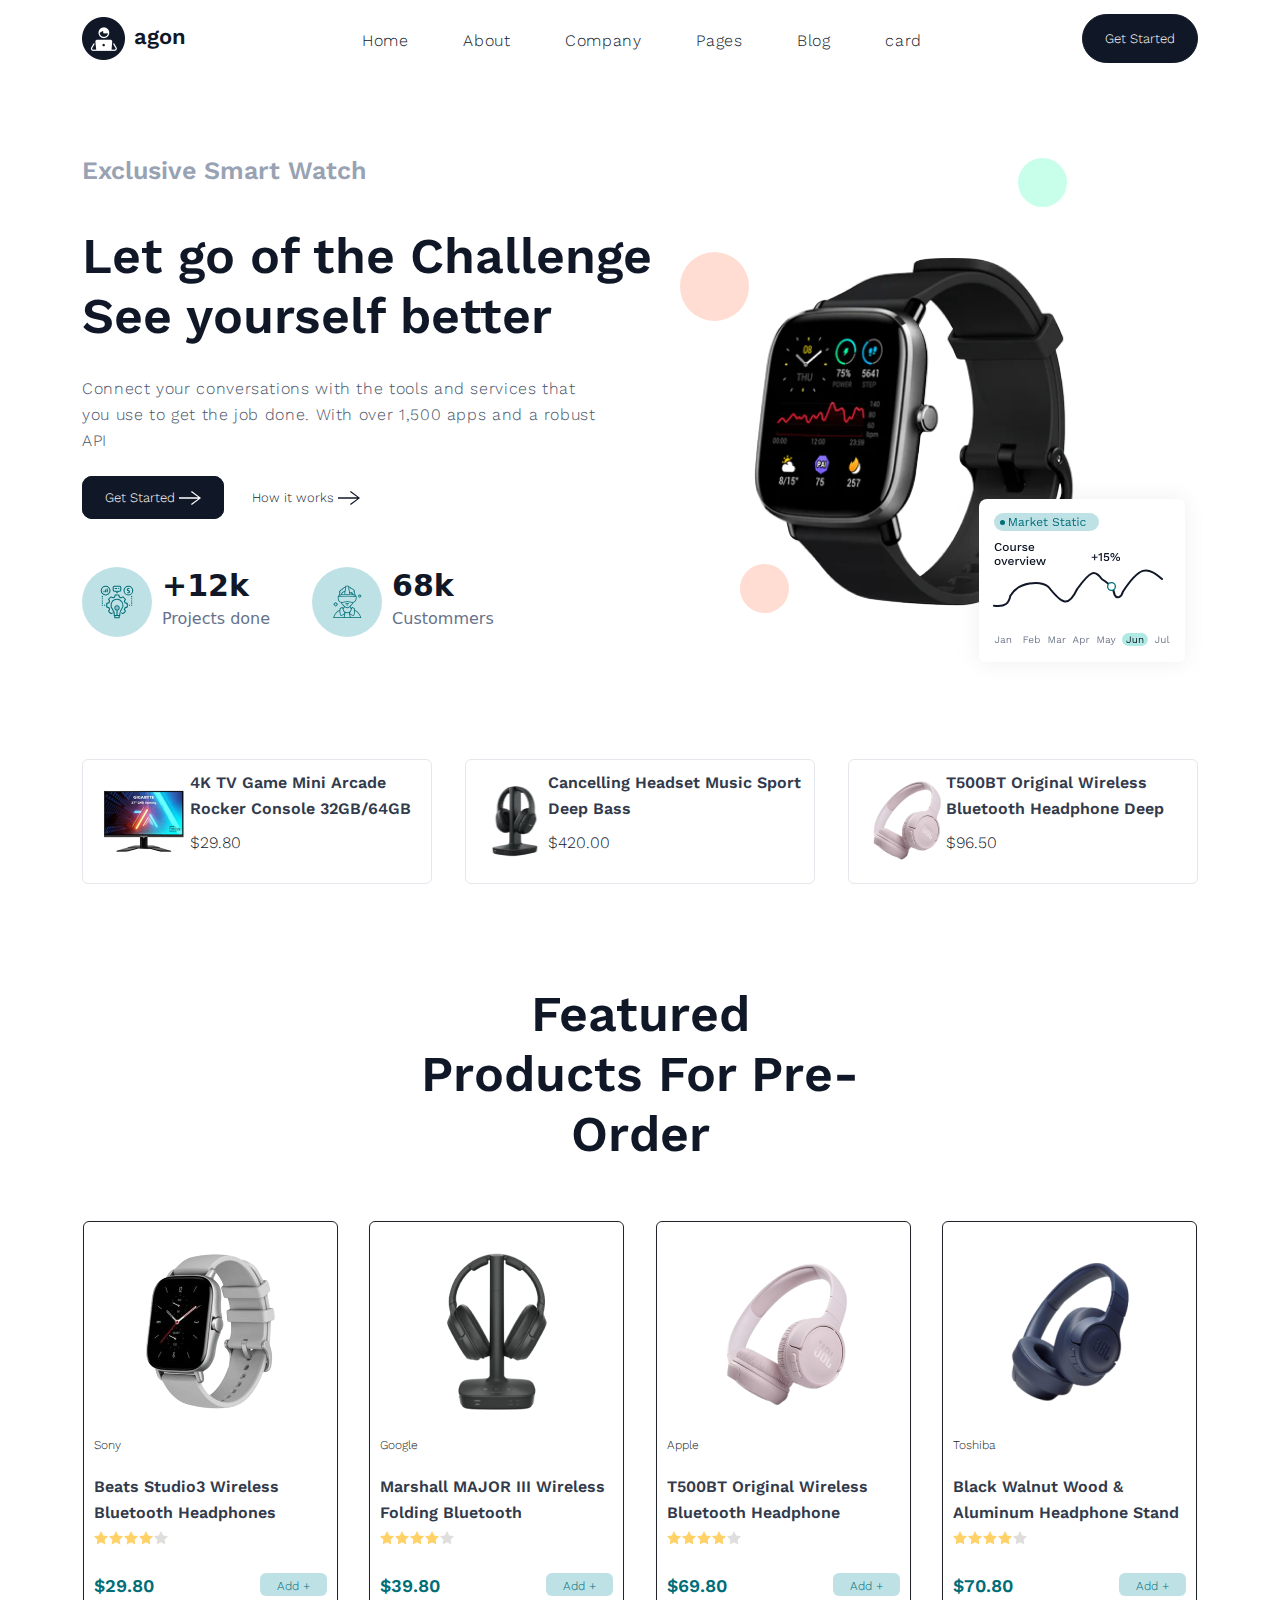
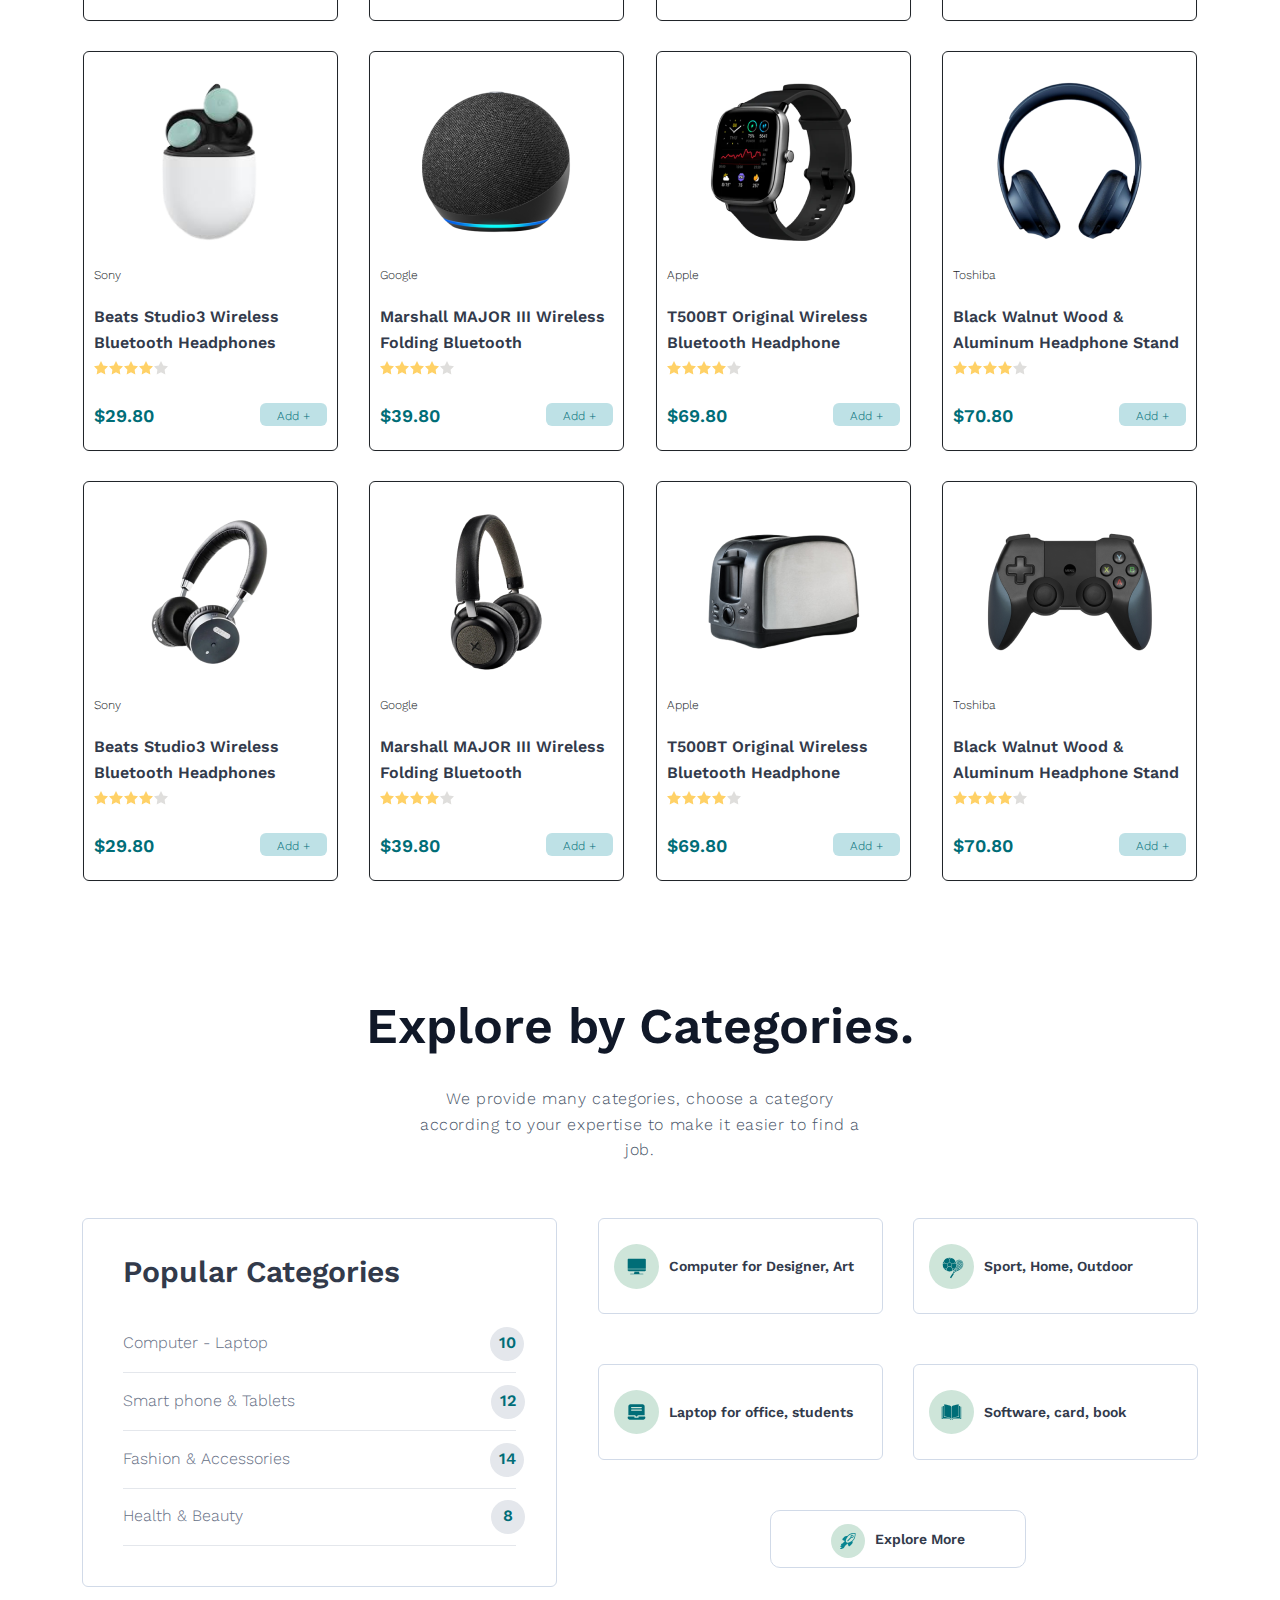
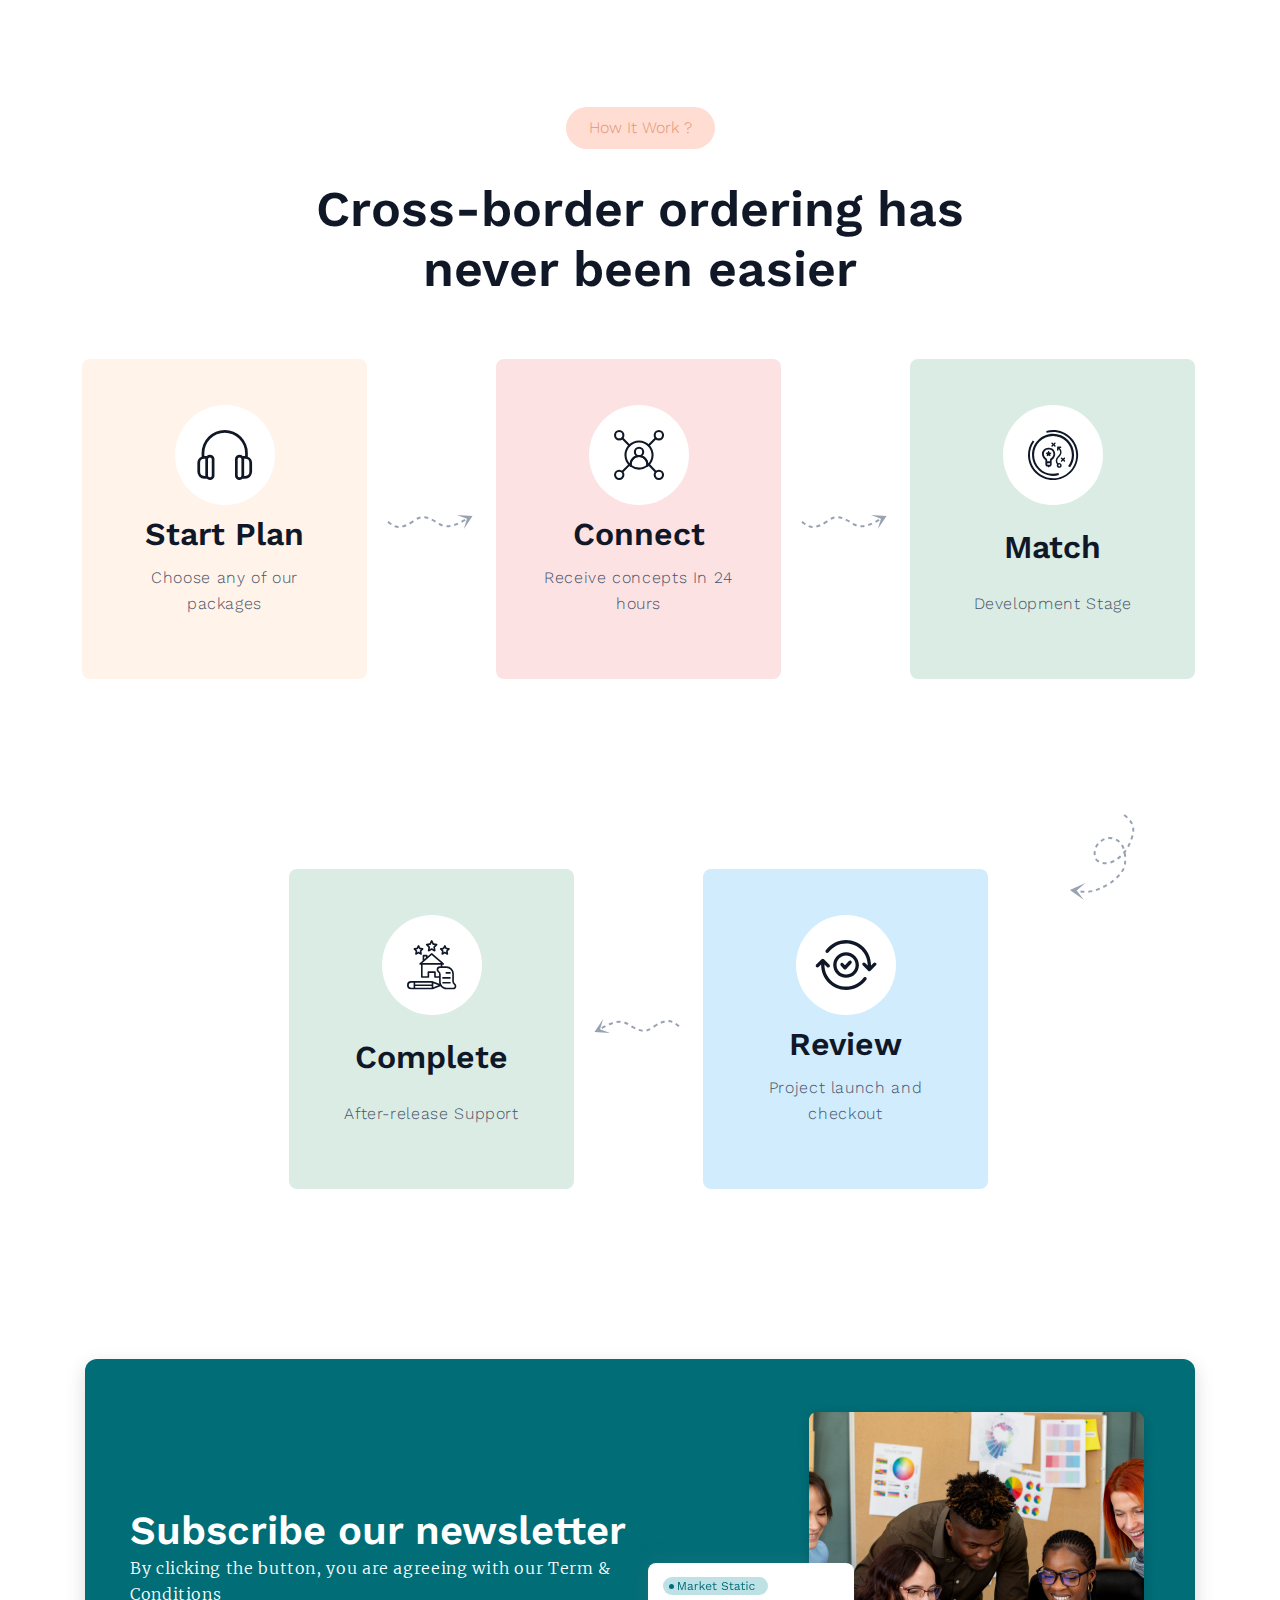
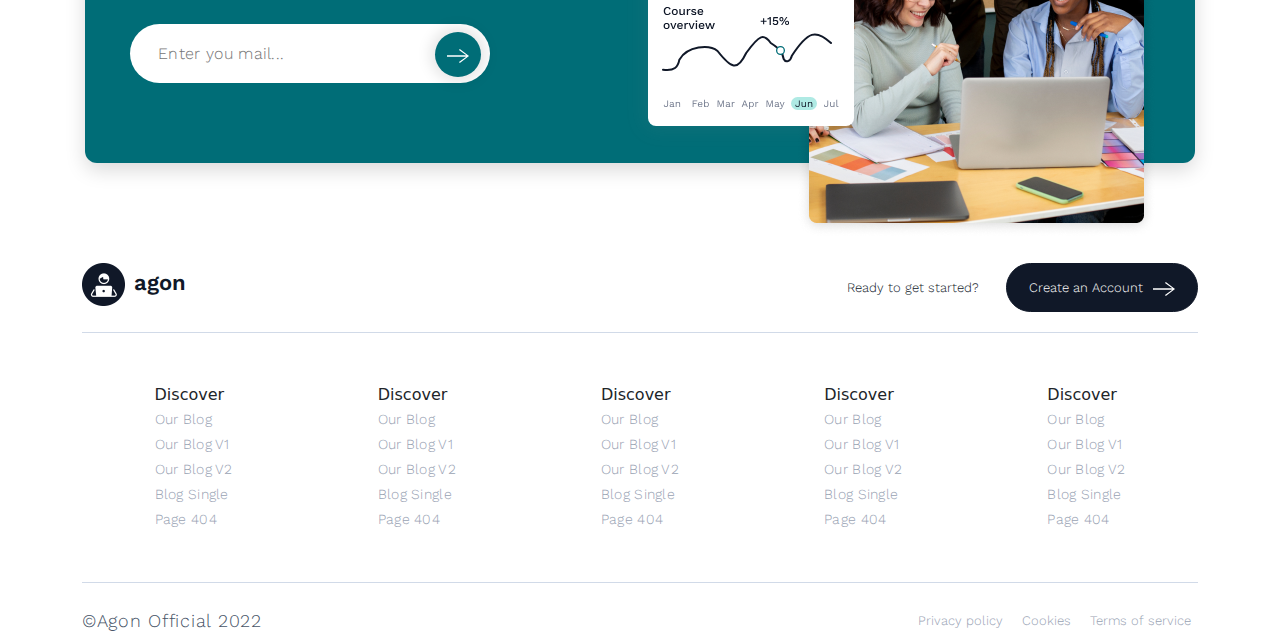
==== commit 59bf4a4d: "save_16" ====
--- a/index.html
+++ b/index.html
@@ -120,8 +120,7 @@
                         </div>
                         <div class="menu__content-info">
                             <p class="top-text menu__content-company">Sony</p>
-                            <h2 class="title menu__content-title menu__content-title--redesign">Beats Studio3 Wireless
-                                Bluetooth Headphones</h2>
+                            <h2 class="title menu__content-title menu__content-title--redesign">Beats Studio3 Wireless Bluetooth Headphones</h2>
                             <img src="vectors/stars.svg" alt="" class="menu__content-stars">
                             <div class="menu__price-and-button d-flex">
                                 <p class="menu__content-price">$29.80</p>
@@ -140,8 +139,7 @@
                         </div>
                         <div class="menu__content-info">
                             <p class="top-text menu__content-company">Google</p>
-                            <h2 class="title menu__content-title menu__content-title--redesign">Marshall MAJOR III
-                                Wireless Folding Bluetooth</h2>
+                            <h2 class="title menu__content-title menu__content-title--redesign">Marshall MAJOR III Wireless Folding Bluetooth</h2>
                             <img src="vectors/stars.svg" alt="" class="menu__content-stars">
                             <div class="menu__price-and-button d-flex">
                                 <p class="menu__content-price">$39.80</p>
@@ -160,8 +158,7 @@
                         </div>
                         <div class="menu__content-info">
                             <p class="top-text menu__content-company">Apple</p>
-                            <h2 class="title menu__content-title menu__content-title--redesign">T500BT Original Wireless
-                                Bluetooth Headphone</h2>
+                            <h2 class="title menu__content-title menu__content-title--redesign">T500BT Original Wireless Bluetooth Headphone</h2>
                             <img src="vectors/stars.svg" alt="" class="menu__content-stars">
                             <div class="menu__price-and-button d-flex">
                                 <p class="menu__content-price">$69.80</p>
@@ -180,8 +177,7 @@
                         </div>
                         <div class="menu__content-info">
                             <p class="top-text menu__content-company">Toshiba</p>
-                            <h2 class="title menu__content-title menu__content-title--redesign">Black Walnut Wood &
-                                Aluminum Headphone Stand</h2>
+                            <h2 class="title menu__content-title menu__content-title--redesign">Black Walnut Wood & Aluminum Headphone Stand</h2>
                             <img src="vectors/stars.svg" alt="" class="menu__content-stars">
                             <div class="menu__price-and-button d-flex">
                                 <p class="menu__content-price">$70.80</p>
@@ -200,8 +196,7 @@
                         </div>
                         <div class="menu__content-info">
                             <p class="top-text menu__content-company">Sony</p>
-                            <h2 class="title menu__content-title menu__content-title--redesign">Beats Studio3 Wireless
-                                Bluetooth Headphones</h2>
+                            <h2 class="title menu__content-title menu__content-title--redesign">Beats Studio3 Wireless Bluetooth Headphones</h2>
                             <img src="vectors/stars.svg" alt="" class="menu__content-stars">
                             <div class="menu__price-and-button d-flex">
                                 <p class="menu__content-price">$29.80</p>
@@ -220,8 +215,7 @@
                         </div>
                         <div class="menu__content-info">
                             <p class="top-text menu__content-company">Google</p>
-                            <h2 class="title menu__content-title menu__content-title--redesign">Marshall MAJOR III
-                                Wireless Folding Bluetooth</h2>
+                            <h2 class="title menu__content-title menu__content-title--redesign">Marshall MAJOR III Wireless Folding Bluetooth</h2>
                             <img src="vectors/stars.svg" alt="" class="menu__content-stars">
                             <div class="menu__price-and-button d-flex">
                                 <p class="menu__content-price">$39.80</p>
@@ -240,8 +234,7 @@
                         </div>
                         <div class="menu__content-info">
                             <p class="top-text menu__content-company">Apple</p>
-                            <h2 class="title menu__content-title menu__content-title--redesign">T500BT Original Wireless
-                                Bluetooth Headphone</h2>
+                            <h2 class="title menu__content-title menu__content-title--redesign">T500BT Original Wireless Bluetooth Headphone</h2>
                             <img src="vectors/stars.svg" alt="" class="menu__content-stars">
                             <div class="menu__price-and-button d-flex">
                                 <p class="menu__content-price">$69.80</p>
@@ -260,8 +253,7 @@
                         </div>
                         <div class="menu__content-info">
                             <p class="top-text menu__content-company">Toshiba</p>
-                            <h2 class="title menu__content-title menu__content-title--redesign">Black Walnut Wood &
-                                Aluminum Headphone Stand</h2>
+                            <h2 class="title menu__content-title menu__content-title--redesign">Black Walnut Wood & Aluminum Headphone Stand</h2>
                             <img src="vectors/stars.svg" alt="" class="menu__content-stars">
                             <div class="menu__price-and-button d-flex">
                                 <p class="menu__content-price">$70.80</p>
@@ -280,8 +272,7 @@
                         </div>
                         <div class="menu__content-info">
                             <p class="top-text menu__content-company">Sony</p>
-                            <h2 class="title menu__content-title menu__content-title--redesign">Beats Studio3 Wireless
-                                Bluetooth Headphones</h2>
+                            <h2 class="title menu__content-title menu__content-title--redesign">Beats Studio3 Wireless Bluetooth Headphones</h2>
                             <img src="vectors/stars.svg" alt="" class="menu__content-stars">
                             <div class="menu__price-and-button d-flex">
                                 <p class="menu__content-price">$29.80</p>
@@ -300,8 +291,7 @@
                         </div>
                         <div class="menu__content-info">
                             <p class="top-text menu__content-company">Google</p>
-                            <h2 class="title menu__content-title menu__content-title--redesign">Marshall MAJOR III
-                                Wireless Folding Bluetooth</h2>
+                            <h2 class="title menu__content-title menu__content-title--redesign">Marshall MAJOR III Wireless Folding Bluetooth</h2>
                             <img src="vectors/stars.svg" alt="" class="menu__content-stars">
                             <div class="menu__price-and-button d-flex">
                                 <p class="menu__content-price">$39.80</p>
@@ -320,8 +310,7 @@
                         </div>
                         <div class="menu__content-info">
                             <p class="top-text menu__content-company">Apple</p>
-                            <h2 class="title menu__content-title menu__content-title--redesign">T500BT Original Wireless
-                                Bluetooth Headphone</h2>
+                            <h2 class="title menu__content-title menu__content-title--redesign">T500BT Original Wireless Bluetooth Headphone</h2>
                             <img src="vectors/stars.svg" alt="" class="menu__content-stars">
                             <div class="menu__price-and-button d-flex">
                                 <p class="menu__content-price">$69.80</p>
@@ -340,8 +329,7 @@
                         </div>
                         <div class="menu__content-info">
                             <p class="top-text menu__content-company">Toshiba</p>
-                            <h2 class="title menu__content-title menu__content-title--redesign">Black Walnut Wood &
-                                Aluminum Headphone Stand</h2>
+                            <h2 class="title menu__content-title menu__content-title--redesign">Black Walnut Wood & Aluminum Headphone Stand</h2>
                             <img src="vectors/stars.svg" alt="" class="menu__content-stars">
                             <div class="menu__price-and-button d-flex">
                                 <p class="menu__content-price">$70.80</p>
--- a/styles/style.css
+++ b/styles/style.css
@@ -755,15 +755,147 @@
     background-color: var(--color-white);
 }
 
+.card-main {
+    display: grid;
+    grid-template-columns: repeat(3, 1fr);
+    gap: 30px;
+}
+
 .card-item{
+    grid-column: 1 / 3;
     margin-top: 50px;
     background-color: var(--color-border);
     border-radius: 30px;
     padding: 20px;
-    height: 500px;
-}
-
-.card__
+    margin-top: 50px;
+}
+
+.card__left-count {
+    width: 40px;
+    border: none;
+    outline: none;
+    background: 0 0;
+    text-align: center;
+    margin-top: 5px;
+}
+
+.card__left {
+    display: flex;
+    width: 600px;
+    align-items: center;
+    height: 220px;
+    padding-left: 30px;
+}
+
+.card__left-box {
+    margin-left: 40px;
+}
+
+.card__left-title {
+    font-size: 20px;
+    width: 244px;
+}
+
+.card__right {
+    display: flex;
+    flex-direction: column;
+    justify-content: space-evenly;
+    align-items: center;
+}
+
+.card__content {
+    height: 230px;
+    justify-content: space-between;
+    width: 100%;
+}
+
+.card__right-button {
+    background-color: unset;
+    border: none;
+}
+
+.card__left-button-plus,
+.card__left-button-minus {
+    position: relative;
+    border: none;
+    transition: background-color .3s ease 0s;
+    padding: 12px;
+    width: 32px;
+    height: 32px;
+    border-radius: 8px;
+    background-color: #f1f1f5;
+}
+
+.card__left-button-plus::before,
+.card__left-button-plus::after,
+.card__left-button-minus::before {
+    content: '';
+    position: absolute;
+    width: 12px;
+    height: 2px;
+    background-color: #242424;
+    border-radius: 4px;
+    display: block;
+    left: calc(50% - 6px);
+    top: 50%;
+}
+
+.card__left-button-plus::after {
+    rotate: 90deg;
+}
+
+.card-order {
+    margin-top: 50px;
+    background-color: var(--color-border);
+    border-radius: 30px;
+    padding: 20px;
+    height: 200px;
+    display: flex;
+    flex-direction: column;
+    align-self: flex-start;
+}
+
+.order__content-top,
+.order__content-bottom {
+    justify-content: space-between;
+}
+
+.order__content-product, .order__content-total, .order__total-num, .order__product-num{
+    font-family: var(--font-family);
+    font-weight: 600;
+}
+
+.order__content-product, .order__product-num{
+    font-size: 18px;
+    color: var(--color-grey-desc);
+}
+
+.order__content-total, .order__total-num{
+    font-size: 30px;
+}
+
+.order__button{
+    font-size: 20px;
+    font-weight: 600;
+    padding: 10px;
+}
+
+.card__left-container{
+    width: 150px;
+    height: 165px;
+    display: flex;
+    justify-content: center;
+}
+
+.card__right-price{
+    font-family: var(--font-family);
+    font-weight: 600;
+    font-size: 20px;
+}
+
+.card__content-index{
+    display: none;
+}
 
 
 
@@ -1168,13 +1300,14 @@
         padding: 8px;
     }
 
-    .footer__bottom-content, .footer__top-content{
+    .footer__bottom-content,
+    .footer__top-content {
         flex-direction: column;
         justify-content: center;
         align-items: center;
     }
 
-    .footer__top-logo{
+    .footer__top-logo {
         margin-bottom: 20px;
     }
 }